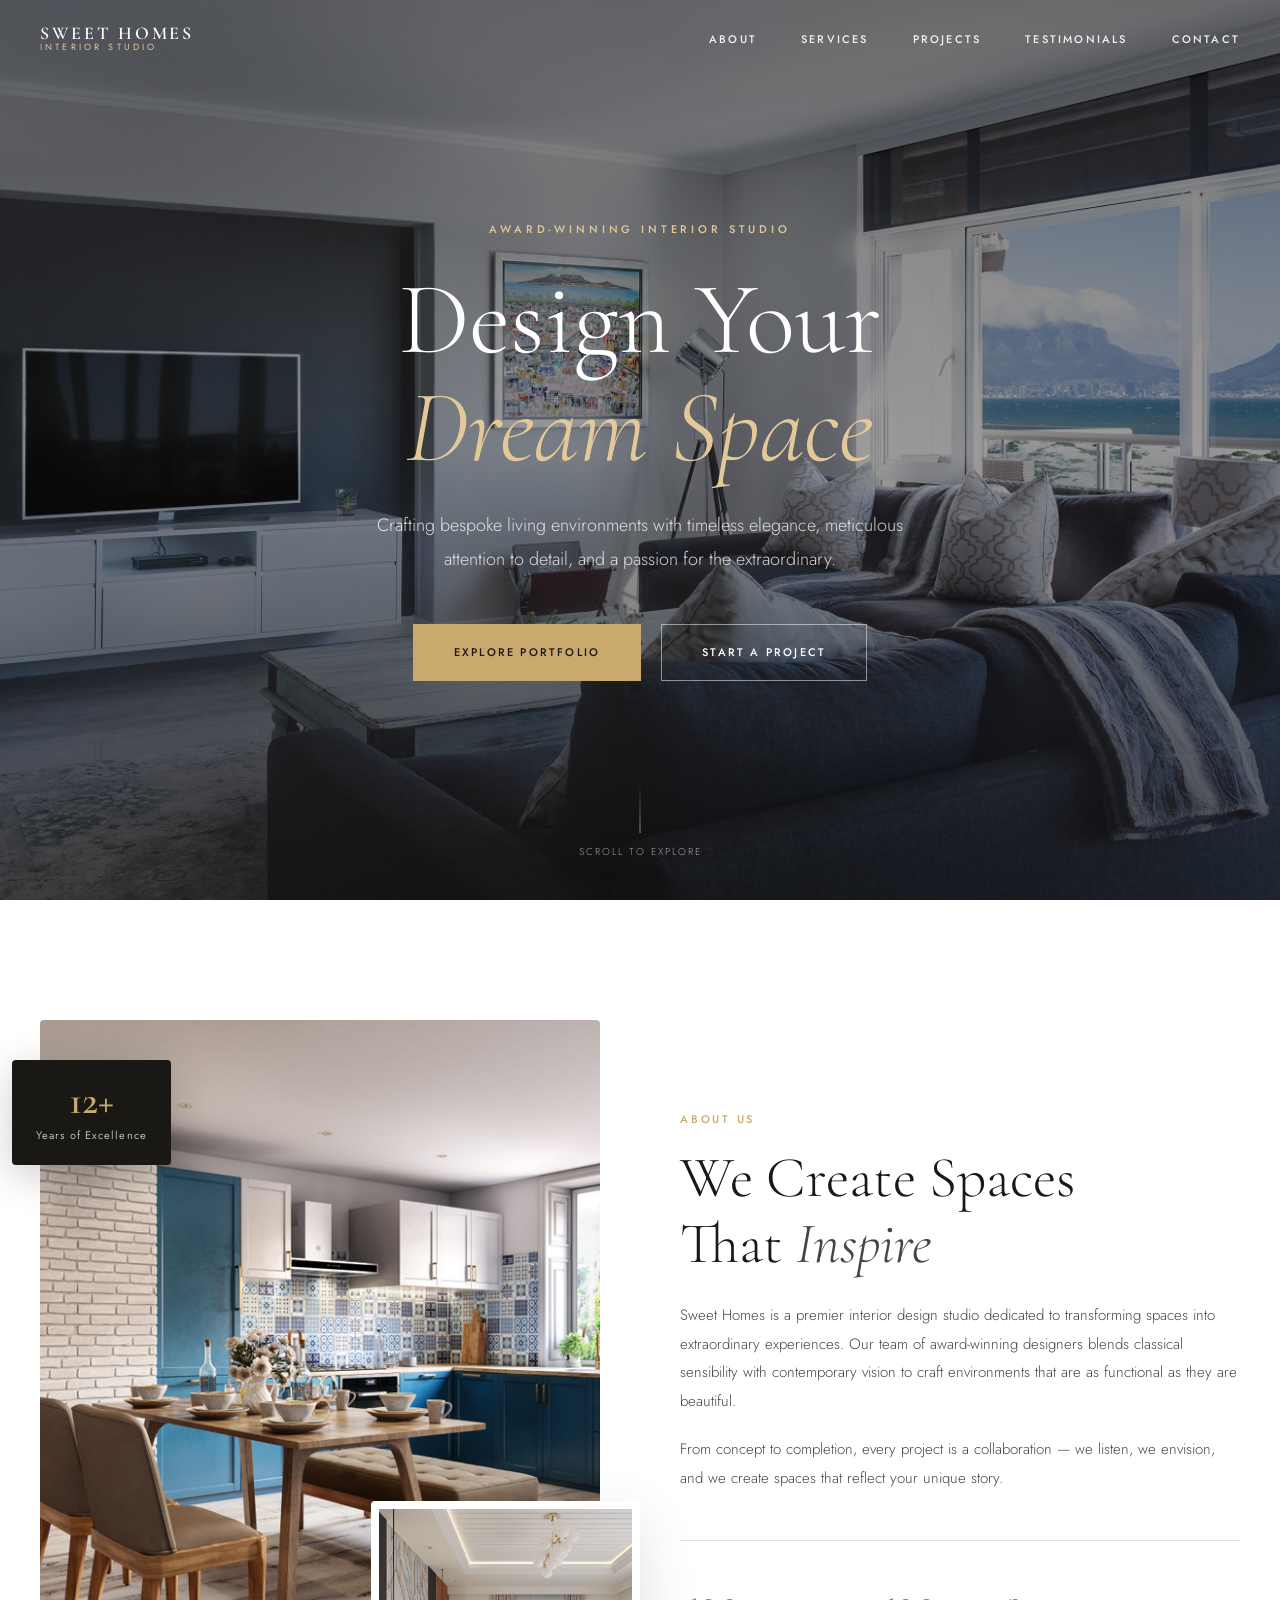
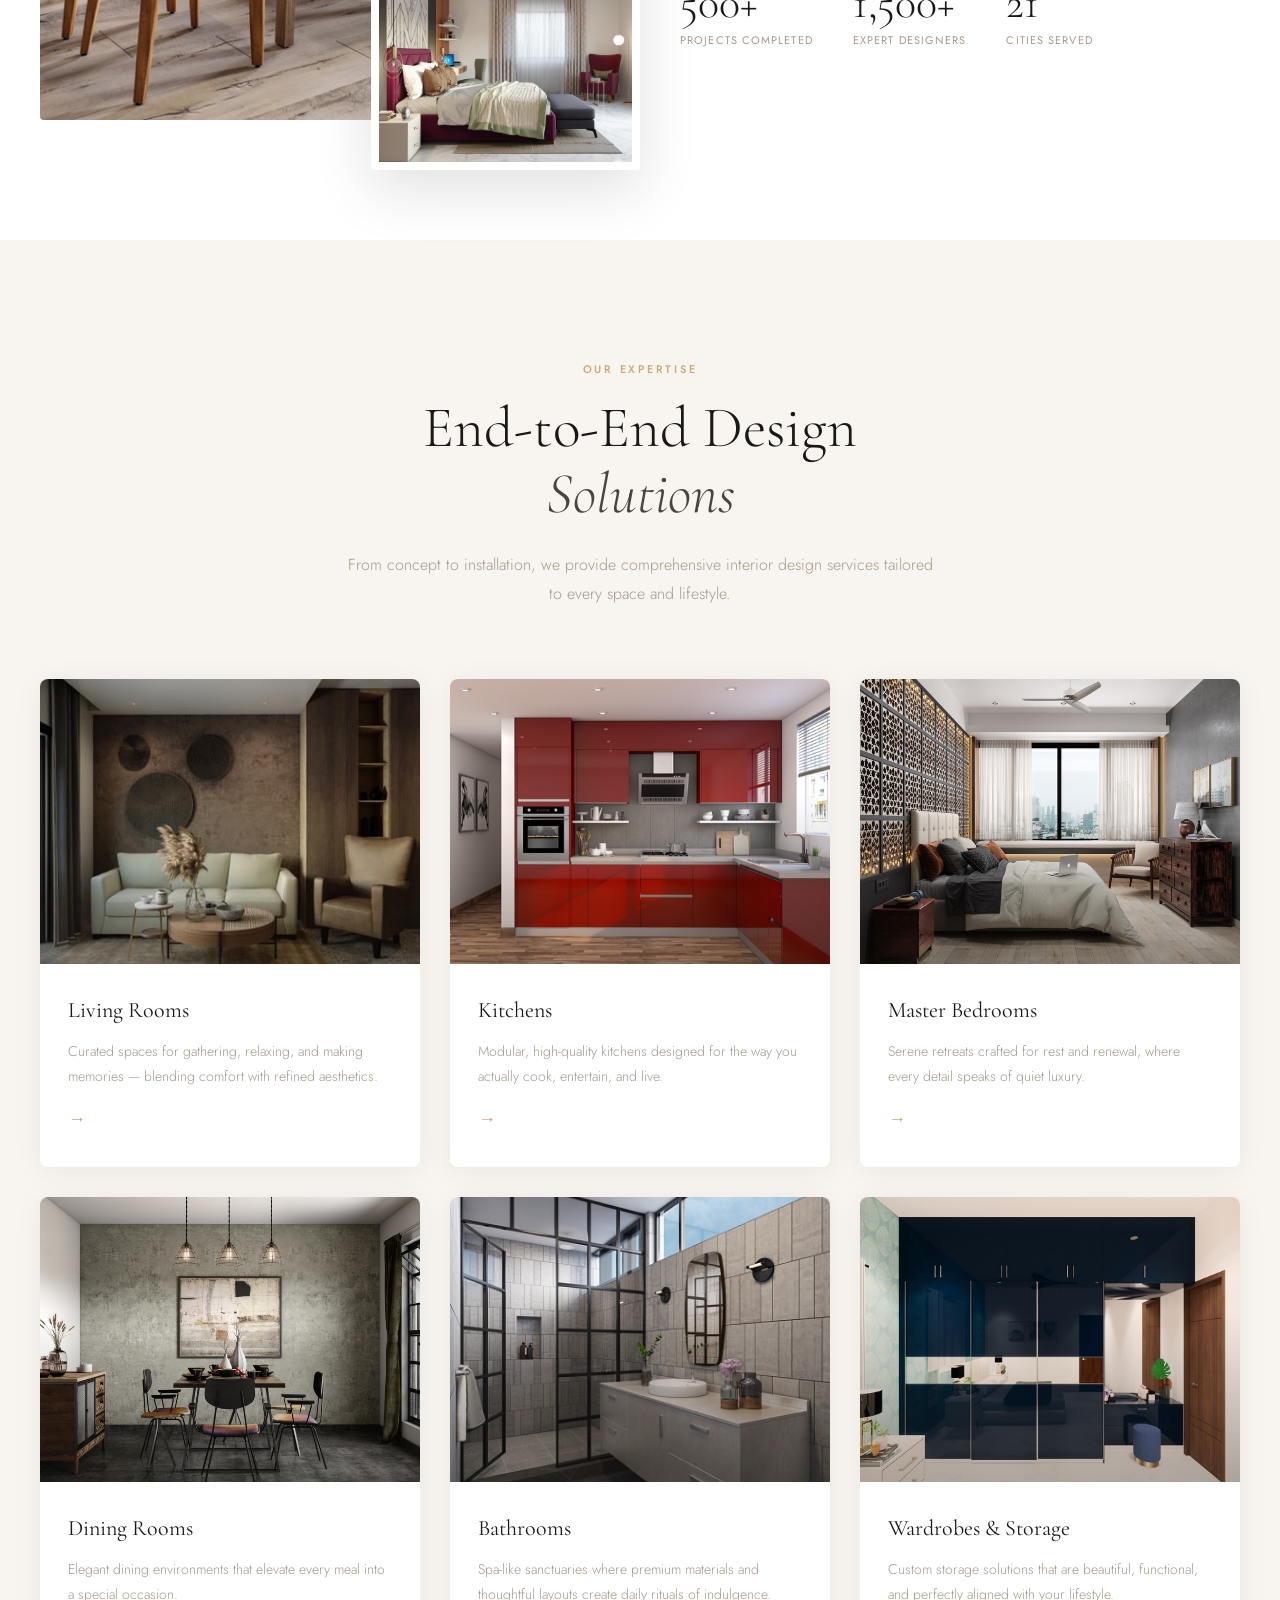
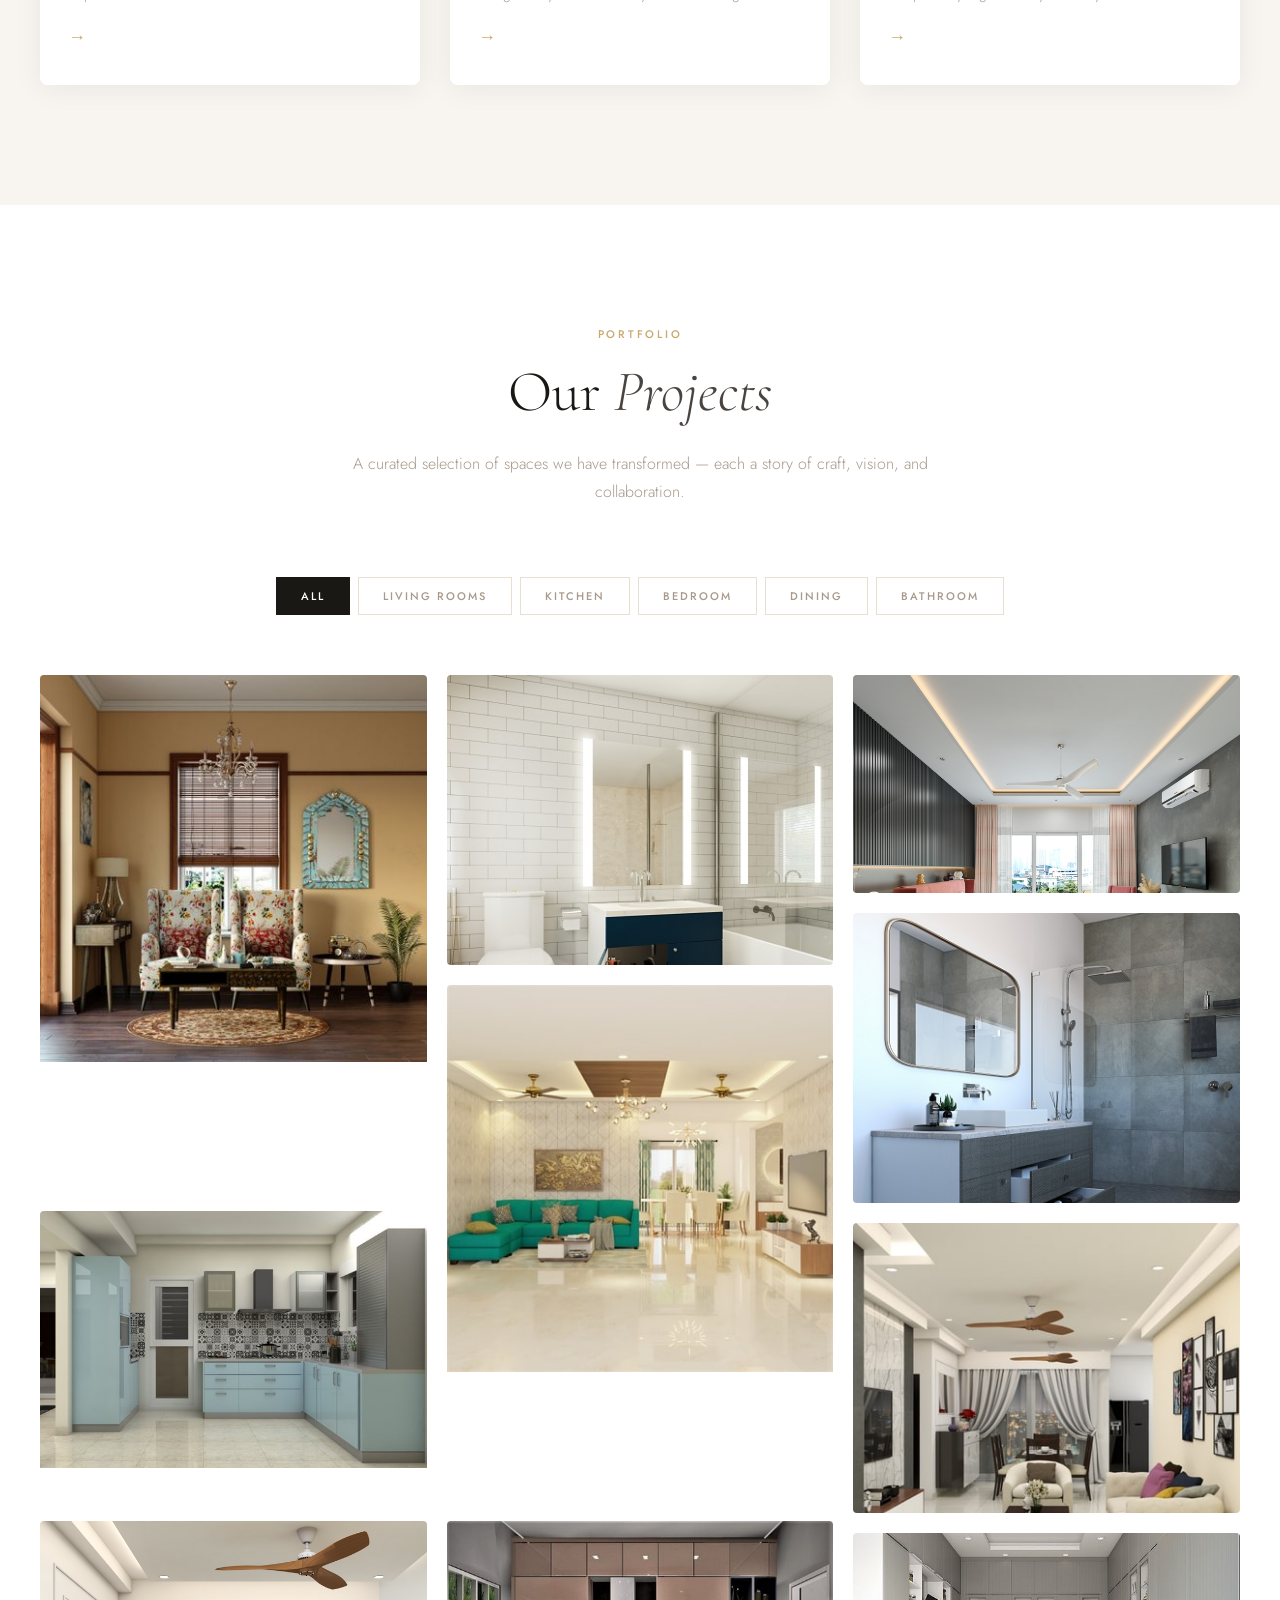
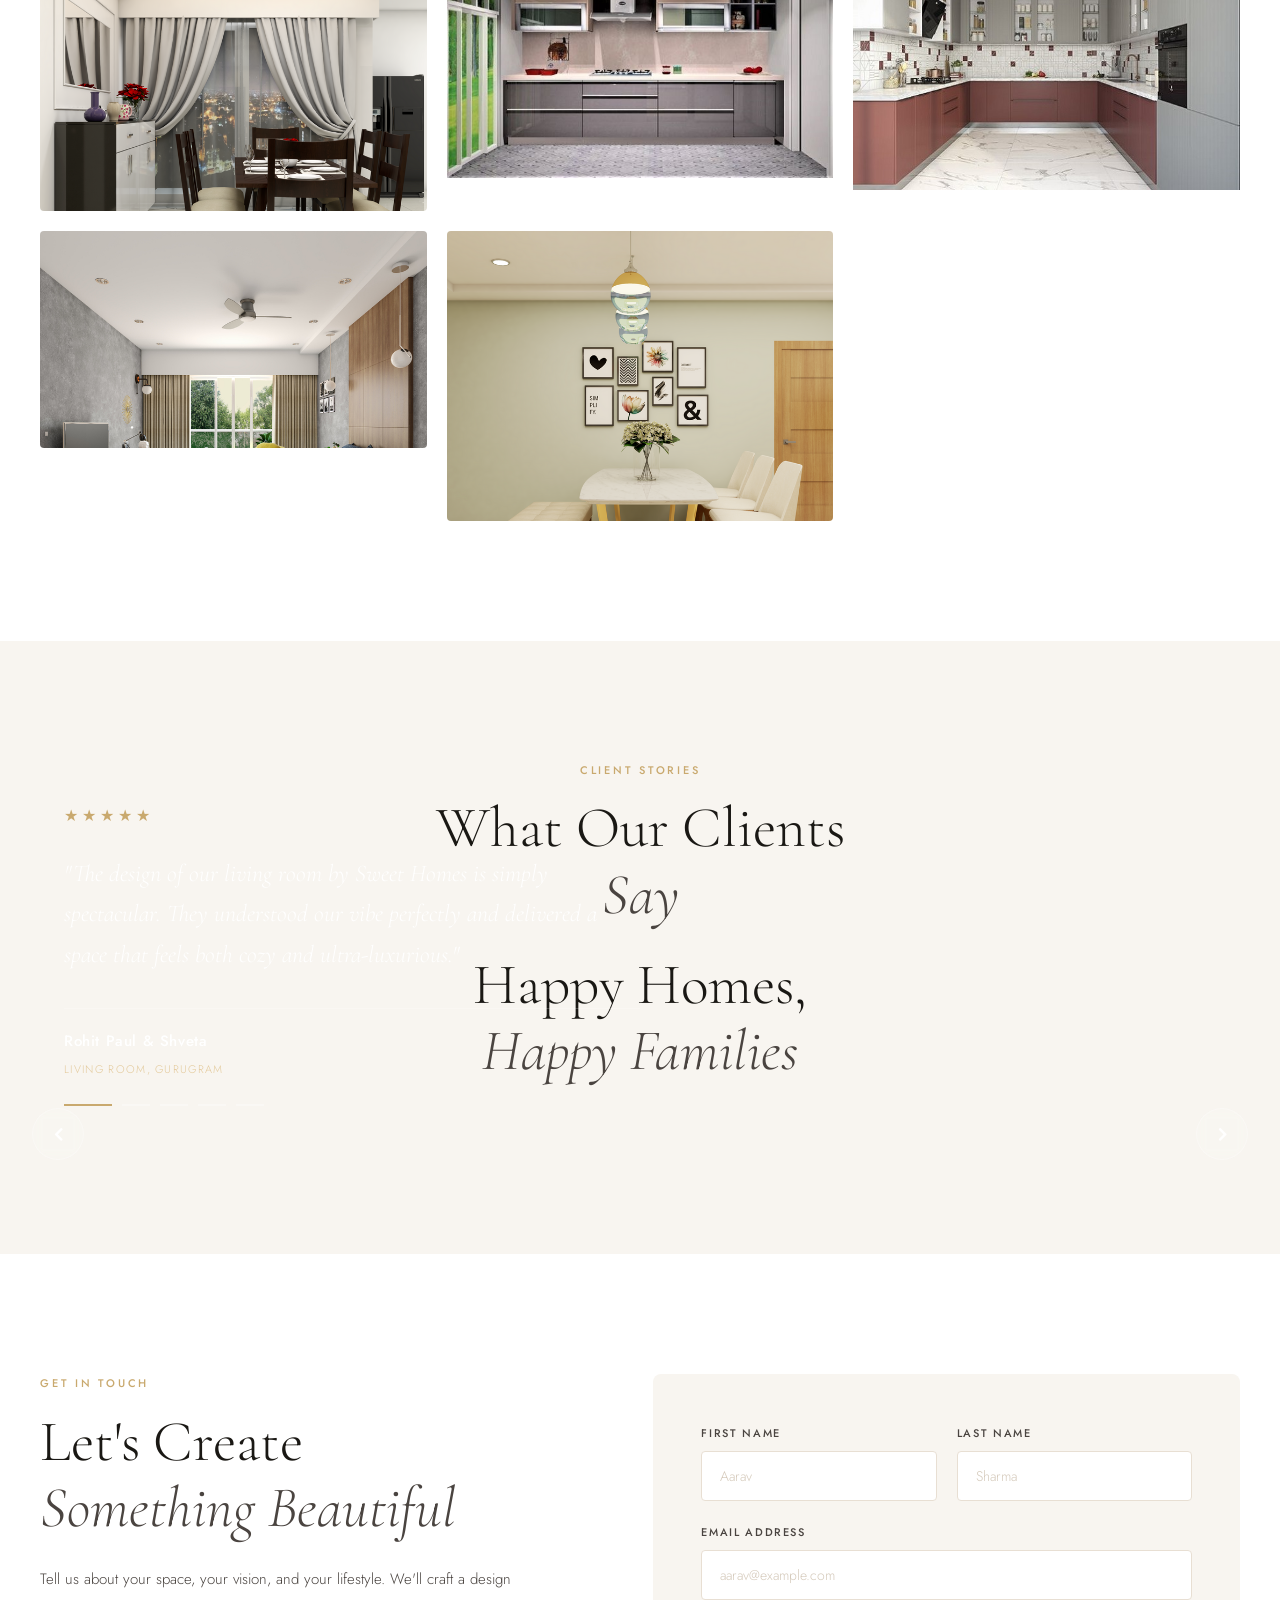
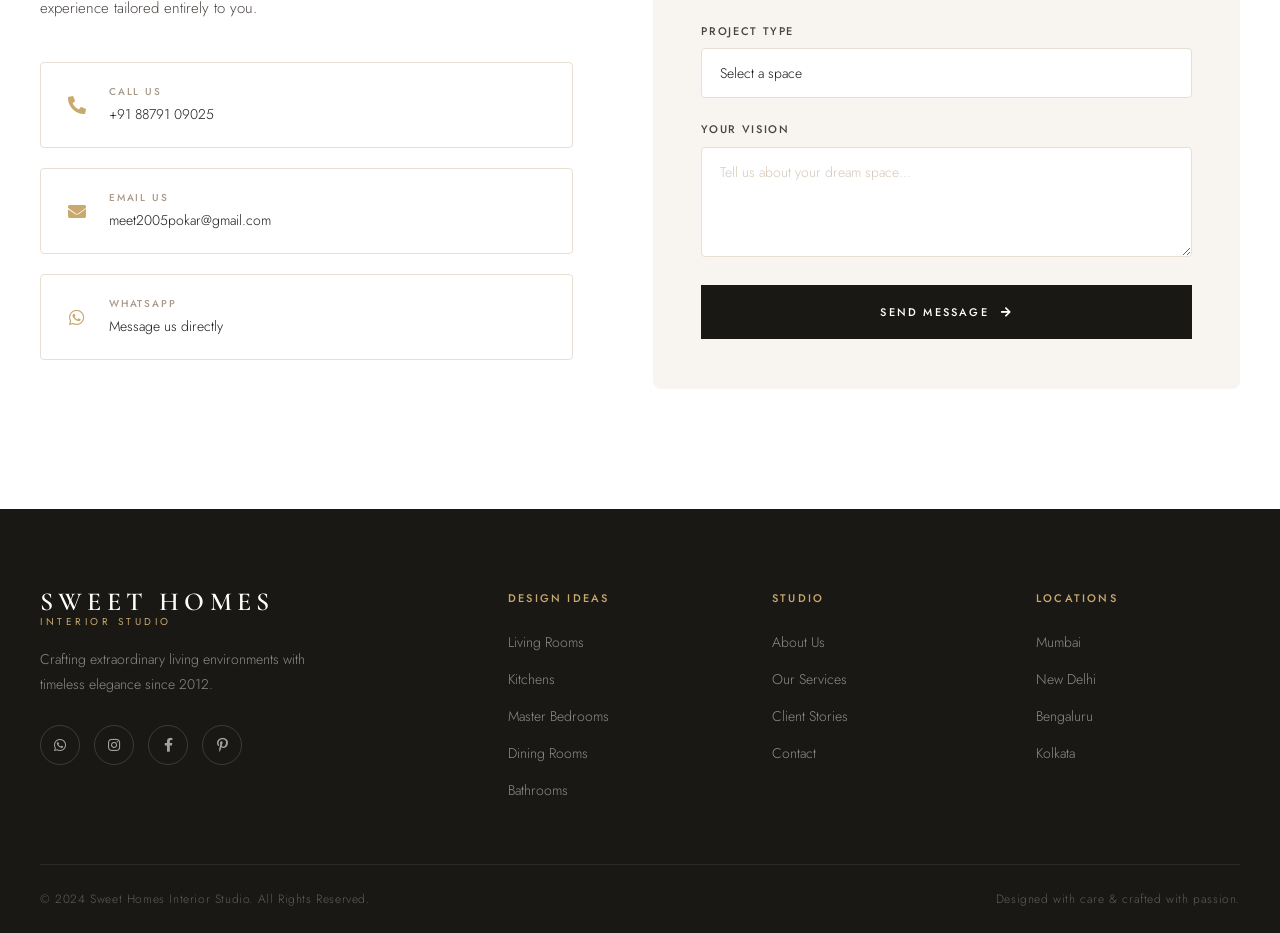
==== interior designing/Interia-main/index.html @ d879f676 "Removed gallery strip" ====
<!DOCTYPE html>
<html lang="en">

<head>
    <meta charset="UTF-8">
    <meta http-equiv="X-UA-Compatible" content="IE=edge">
    <meta name="viewport" content="width=device-width, initial-scale=1.0">
    <meta name="description"
        content="Sweet Homes — Award-winning luxury interior design studio crafting bespoke residential and commercial spaces with timeless elegance.">
    <title>Sweet Homes — Luxury Interior Design Studio</title>
    <link rel="preconnect" href="https://fonts.googleapis.com">
    <link rel="preconnect" href="https://fonts.gstatic.com" crossorigin>
    <link
        href="https://fonts.googleapis.com/css2?family=Cormorant+Garamond:ital,wght@0,300;0,400;0,600;1,300;1,400&family=Jost:wght@300;400;500;600&display=swap"
        rel="stylesheet">
    <link rel="stylesheet" href="icons/css/all.css">
    <link rel="shortcut icon" href="source/favicon.ico" type="image/x-icon">
    <link rel="stylesheet" href="luxury-style.css">
</head>

<body>

    <!-- ═══════════════════════════════════════ NAVIGATION ═══════════════════════════════════════ -->
    <nav id="navbar" class="navbar">
        <div class="nav-inner">
            <a href="#hero" class="nav-logo">
                <span class="logo-text">SWEET HOMES</span>
                <span class="logo-sub">INTERIOR STUDIO</span>
            </a>
            <ul class="nav-links">
                <li><a href="#about">About</a></li>
                <li><a href="#services">Services</a></li>
                <li><a href="#projects">Projects</a></li>
                <li><a href="#testimonials">Testimonials</a></li>
                <li><a href="#contact">Contact</a></li>
            </ul>
            <button class="nav-toggle" id="navToggle" aria-label="Toggle menu">
                <span></span><span></span><span></span>
            </button>
        </div>
    </nav>

    <!-- Mobile Menu -->
    <div class="mobile-menu" id="mobileMenu">
        <ul>
            <li><a href="#about" onclick="closeMobile()">About</a></li>
            <li><a href="#services" onclick="closeMobile()">Services</a></li>
            <li><a href="#projects" onclick="closeMobile()">Projects</a></li>
            <li><a href="#testimonials" onclick="closeMobile()">Testimonials</a></li>
            <li><a href="#contact" onclick="closeMobile()">Contact</a></li>
        </ul>
    </div>

    <!-- ═══════════════════════════════════════ HERO ═══════════════════════════════════════════ -->
    <section id="hero" class="hero">
        <div class="hero-bg"></div>
        <div class="hero-overlay"></div>
        <div class="hero-content">
            <p class="hero-eyebrow">Award-Winning Interior Studio</p>
            <h1 class="hero-title">Design Your<br><em>Dream Space</em></h1>
            <p class="hero-subtitle">Crafting bespoke living environments with timeless elegance, meticulous attention
                to detail, and a passion for the extraordinary.</p>
            <div class="hero-actions">
                <a href="#projects" class="btn-primary">Explore Portfolio</a>
                <a href="#contact" class="btn-outline">Start a Project</a>
            </div>
        </div>
        <div class="hero-scroll-indicator">
            <span></span>
            <p>Scroll to explore</p>
        </div>
    </section>

    <!-- ═══════════════════════════════════════ ABOUT ═════════════════════════════════════════ -->
    <section id="about" class="about section-padding">
        <div class="container">
            <div class="about-grid">
                <div class="about-images">
                    <div class="about-img-main">
                        <img src="source/dining-room1.jpg" alt="Luxury dining room interior design" loading="lazy">
                    </div>
                    <div class="about-img-accent">
                        <img src="source/master-bedroom1.jpg" alt="Master bedroom interior design" loading="lazy">
                    </div>
                    <div class="about-badge">
                        <span class="badge-num">12+</span>
                        <span class="badge-text">Years of Excellence</span>
                    </div>
                </div>
                <div class="about-text">
                    <p class="section-label">About Us</p>
                    <h2 class="section-title">We Create Spaces<br>That <em>Inspire</em></h2>
                    <p class="body-text">Sweet Homes is a premier interior design studio dedicated to transforming
                        spaces
                        into extraordinary experiences. Our team of award-winning designers blends classical sensibility
                        with contemporary vision to craft environments that are as functional as they are beautiful.</p>
                    <p class="body-text">From concept to completion, every project is a collaboration — we listen, we
                        envision, and we create spaces that reflect your unique story.</p>
                    <div class="about-stats">
                        <div class="stat">
                            <span class="stat-num">500+</span>
                            <span class="stat-label">Projects Completed</span>
                        </div>
                        <div class="stat">
                            <span class="stat-num">1,500+</span>
                            <span class="stat-label">Expert Designers</span>
                        </div>
                        <div class="stat">
                            <span class="stat-num">21</span>
                            <span class="stat-label">Cities Served</span>
                        </div>
                    </div>
                </div>
            </div>
        </div>
    </section>

    <!-- ═══════════════════════════════════════ SERVICES ══════════════════════════════════════ -->
    <section id="services" class="services section-padding bg-cream">
        <div class="container">
            <div class="section-header">
                <p class="section-label">Our Expertise</p>
                <h2 class="section-title">End-to-End Design<br><em>Solutions</em></h2>
                <p class="section-desc">From concept to installation, we provide comprehensive interior design services
                    tailored to every space and lifestyle.</p>
            </div>
            <div class="services-grid">
                <div class="service-card">
                    <div class="service-img">
                        <img src="source/living1.jpg" alt="Living room interior design" loading="lazy">
                        <div class="service-overlay"></div>
                    </div>
                    <div class="service-info">
                        <h3>Living Rooms</h3>
                        <p>Curated spaces for gathering, relaxing, and making memories — blending comfort with refined
                            aesthetics.</p>
                        <span class="service-arrow">→</span>
                    </div>
                </div>
                <div class="service-card">
                    <div class="service-img">
                        <img src="source/kitchen1.jpg" alt="Kitchen interior design" loading="lazy">
                        <div class="service-overlay"></div>
                    </div>
                    <div class="service-info">
                        <h3>Kitchens</h3>
                        <p>Modular, high-quality kitchens designed for the way you actually cook, entertain, and live.
                        </p>
                        <span class="service-arrow">→</span>
                    </div>
                </div>
                <div class="service-card">
                    <div class="service-img">
                        <img src="source/master-bedroom2.jpg" alt="Master bedroom interior design" loading="lazy">
                        <div class="service-overlay"></div>
                    </div>
                    <div class="service-info">
                        <h3>Master Bedrooms</h3>
                        <p>Serene retreats crafted for rest and renewal, where every detail speaks of quiet luxury.</p>
                        <span class="service-arrow">→</span>
                    </div>
                </div>
                <div class="service-card">
                    <div class="service-img">
                        <img src="source/dining-room3.jpg" alt="Dining room interior design" loading="lazy">
                        <div class="service-overlay"></div>
                    </div>
                    <div class="service-info">
                        <h3>Dining Rooms</h3>
                        <p>Elegant dining environments that elevate every meal into a special occasion.</p>
                        <span class="service-arrow">→</span>
                    </div>
                </div>
                <div class="service-card">
                    <div class="service-img">
                        <img src="source/bathroom1.jpg" alt="Bathroom interior design" loading="lazy">
                        <div class="service-overlay"></div>
                    </div>
                    <div class="service-info">
                        <h3>Bathrooms</h3>
                        <p>Spa-like sanctuaries where premium materials and thoughtful layouts create daily rituals of
                            indulgence.</p>
                        <span class="service-arrow">→</span>
                    </div>
                </div>
                <div class="service-card">
                    <div class="service-img">
                        <img src="source/wardrobe1.jpg" alt="Wardrobe interior design" loading="lazy">
                        <div class="service-overlay"></div>
                    </div>
                    <div class="service-info">
                        <h3>Wardrobes & Storage</h3>
                        <p>Custom storage solutions that are beautiful, functional, and perfectly aligned with your
                            lifestyle.</p>
                        <span class="service-arrow">→</span>
                    </div>
                </div>
            </div>
        </div>
    </section>

    <!-- ═══════════════════════════════════════ PROJECTS ══════════════════════════════════════ -->
    <section id="projects" class="projects section-padding">
        <div class="container">
            <div class="section-header">
                <p class="section-label">Portfolio</p>
                <h2 class="section-title">Our <em>Projects</em></h2>
                <p class="section-desc">A curated selection of spaces we have transformed — each a story of craft,
                    vision, and collaboration.</p>
            </div>

            <!-- Filter Tabs -->
            <div class="filter-tabs" id="filterTabs">
                <button class="filter-btn active" data-filter="all">All</button>
                <button class="filter-btn" data-filter="living">Living Rooms</button>
                <button class="filter-btn" data-filter="kitchen">Kitchen</button>
                <button class="filter-btn" data-filter="bedroom">Bedroom</button>
                <button class="filter-btn" data-filter="dining">Dining</button>
                <button class="filter-btn" data-filter="bathroom">Bathroom</button>
            </div>

            <!-- Masonry Gallery -->
            <div class="masonry-gallery" id="masonryGallery">

                <div class="masonry-item tall" data-category="living">
                    <div class="masonry-inner">
                        <img src="source/living2.jpg" alt="Modern living room" loading="lazy">
                        <div class="masonry-caption">
                            <span class="caption-tag">Living Room</span>
                            <h4>Modern Minimal Living</h4>
                            <p>3 BHK, Mumbai</p>
                        </div>
                    </div>
                </div>

                <div class="masonry-item" data-category="kitchen">
                    <div class="masonry-inner">
                        <img src="source/kitchen2.jpg" alt="Luxury modular kitchen" loading="lazy">
                        <div class="masonry-caption">
                            <span class="caption-tag">Kitchen</span>
                            <h4>Chef's Modular Kitchen</h4>
                            <p>Villa, Bengaluru</p>
                        </div>
                    </div>
                </div>

                <div class="masonry-item" data-category="dining">
                    <div class="masonry-inner">
                        <img src="source/dining-room4.jpg" alt="Elegant dining room" loading="lazy">
                        <div class="masonry-caption">
                            <span class="caption-tag">Dining</span>
                            <h4>Refined Dining Alcove</h4>
                            <p>Penthouse, Delhi</p>
                        </div>
                    </div>
                </div>

                <div class="masonry-item wide" data-category="bedroom">
                    <div class="masonry-inner">
                        <img src="source/master-bedroom3.jpg" alt="Master bedroom suite" loading="lazy">
                        <div class="masonry-caption">
                            <span class="caption-tag">Bedroom</span>
                            <h4>Serene Master Suite</h4>
                            <p>4 BHK, Gurugram</p>
                        </div>
                    </div>
                </div>

                <div class="masonry-item" data-category="bathroom">
                    <div class="masonry-inner">
                        <img src="source/bathroom3.jpg" alt="Spa-style bathroom" loading="lazy">
                        <div class="masonry-caption">
                            <span class="caption-tag">Bathroom</span>
                            <h4>Spa Sanctuary</h4>
                            <p>Luxury Apartment, Pune</p>
                        </div>
                    </div>
                </div>

                <div class="masonry-item tall" data-category="living">
                    <div class="masonry-inner">
                        <img src="source/living4.jpg" alt="Contemporary living area" loading="lazy">
                        <div class="masonry-caption">
                            <span class="caption-tag">Living Room</span>
                            <h4>Contemporary Open Plan</h4>
                            <p>2 BHK, Hyderabad</p>
                        </div>
                    </div>
                </div>

                <div class="masonry-item" data-category="kitchen">
                    <div class="masonry-inner">
                        <img src="source/kitchen5.jpg" alt="White kitchen design" loading="lazy">
                        <div class="masonry-caption">
                            <span class="caption-tag">Kitchen</span>
                            <h4>All-White Culinary Space</h4>
                            <p>3 BHK, Chennai</p>
                        </div>
                    </div>
                </div>

                <div class="masonry-item" data-category="dining">
                    <div class="masonry-inner">
                        <img src="source/dining-room6.jpg" alt="Dining room with chandelier" loading="lazy">
                        <div class="masonry-caption">
                            <span class="caption-tag">Dining</span>
                            <h4>Grand Dining Room</h4>
                            <p>Bungalow, Kolkata</p>
                        </div>
                    </div>
                </div>

                <div class="masonry-item wide" data-category="bedroom">
                    <div class="masonry-inner">
                        <img src="source/master-bedroom5.jpg" alt="Luxury bedroom with walk-in" loading="lazy">
                        <div class="masonry-caption">
                            <span class="caption-tag">Bedroom</span>
                            <h4>Ivory & Gold Retreat</h4>
                            <p>5 BHK, Ahmedabad</p>
                        </div>
                    </div>
                </div>

                <div class="masonry-item" data-category="bathroom">
                    <div class="masonry-inner">
                        <img src="source/bathroom6.jpg" alt="Marble bathroom" loading="lazy">
                        <div class="masonry-caption">
                            <span class="caption-tag">Bathroom</span>
                            <h4>Marble & Matte Black</h4>
                            <p>Villa, Jaipur</p>
                        </div>
                    </div>
                </div>

                <div class="masonry-item" data-category="living">
                    <div class="masonry-inner">
                        <img src="source/living6.jpg" alt="Cozy living room" loading="lazy">
                        <div class="masonry-caption">
                            <span class="caption-tag">Living Room</span>
                            <h4>Warm Minimalist Haven</h4>
                            <p>2 BHK, Noida</p>
                        </div>
                    </div>
                </div>

                <div class="masonry-item" data-category="kitchen">
                    <div class="masonry-inner">
                        <img src="source/kitchen7.jpg" alt="Dark kitchen design" loading="lazy">
                        <div class="masonry-caption">
                            <span class="caption-tag">Kitchen</span>
                            <h4>Matte Dark Kitchen</h4>
                            <p>Penthouse, Mumbai</p>
                        </div>
                    </div>
                </div>

            </div>
        </div>
    </section>

    <!-- ═══════════════════════════════════════ TESTIMONIALS ══════════════════════════════════ -->
    <section id="testimonials" class="testimonials section-padding bg-cream">
        <div class="container">
            <div class="section-header">
                <p class="section-label">Client Stories</p>
                <h2 class="section-title">What Our Clients<br><em>Say</em></h2>
                <h2 class="section-title">Happy Homes,<br><em>Happy Families</em></h2>
            </div>
        </div>

        <!-- Full-width Photo Slider -->
        <div class="testi-slider" id="testiSlider">
            <!-- Slide 1 -->
            <div class="testi-slide active">

                <div class="testi-overlay"></div>
                <div class="testi-quote">
                    <div class="stars">★★★★★</div>
                    <blockquote>"The design of our living room by Sweet Homes is simply spectacular. They understood our
                        vibe perfectly and delivered a space that feels both cozy and ultra-luxurious."</blockquote>
                    <div class="testimonial-author">
                        <strong>Rohit Paul &amp; Shveta</strong>
                        <span>Living Room, Gurugram</span>
                    </div>
                </div>
            </div>
            <!-- Slide 2 -->
            <div class="testi-slide">

                <div class="testi-overlay"></div>
                <div class="testi-quote">
                    <div class="stars">★★★★★</div>
                    <blockquote>"Our experience with Sweet Homes was exceptional. The bedroom design is a peaceful
                        sanctuary with gorgeous textures and smart layout options that make it a joy to wake up in every
                        morning."</blockquote>
                    <div class="testimonial-author">
                        <strong>Swati &amp; Gaurav</strong>
                        <span>Master Suite, Bangalore</span>
                    </div>
                </div>
            </div>
            <!-- Slide 3 -->
            <div class="testi-slide">

                <div class="testi-quote">
                    <div class="stars">★★★★★</div>
                    <blockquote>"The modular kitchen Sweet Homes built for us is highly functional and absolutely
                        beautiful. Every cabinet and pull-out is ergonomically perfect. We love cooking here!"
                    </blockquote>
                    <div class="testimonial-author">
                        <strong>Puja Bhatia</strong>
                        <span>Modular Kitchen, Gurugram</span>
                    </div>
                </div>
            </div>
            <!-- Slide 4 -->
            <div class="testi-slide">

                <div class="testi-overlay"></div>
                <div class="testi-quote">
                    <div class="stars">★★★★★</div>
                    <blockquote>"We reached out to Sweet Homes to design our open dining space, and they created a
                        masterpiece. It's the highlight of our home where we love hosting friends and family."
                    </blockquote>
                    <div class="testimonial-author">
                        <strong>Ananya &amp; Vikram Shah</strong>
                        <span>Dining Area, Mumbai</span>
                    </div>
                </div>
            </div>
            <!-- Slide 5 -->
            <div class="testi-slide">

                <div class="testi-overlay"></div>
                <div class="testi-quote">
                    <div class="stars">★★★★★</div>
                    <blockquote>"Our master bathroom feels like a five-star spa resort. The stone selection, minimal
                        fixtures, and perfect ambient lighting elevated the room beyond our wildest expectations."
                    </blockquote>
                    <div class="testimonial-author">
                        <strong>Meera &amp; Arjun Kapoor</strong>
                        <span>Spa Bathroom, Pune</span>
                    </div>
                </div>
            </div>

            <!-- Slider Controls -->
            <button class="testi-prev" id="testiPrev" aria-label="Previous slide">
                <i class="fas fa-chevron-left"></i>
            </button>
            <button class="testi-next" id="testiNext" aria-label="Next slide">
                <i class="fas fa-chevron-right"></i>
            </button>

            <!-- Dots -->
            <div class="testi-dots" id="testiDots">
                <button class="testi-dot active" data-slide="0" aria-label="Slide 1"></button>
                <button class="testi-dot" data-slide="1" aria-label="Slide 2"></button>
                <button class="testi-dot" data-slide="2" aria-label="Slide 3"></button>
                <button class="testi-dot" data-slide="3" aria-label="Slide 4"></button>
                <button class="testi-dot" data-slide="4" aria-label="Slide 5"></button>
            </div>
        </div>
    </section>

    <!-- ═══════════════════════════════════════ GALLERY STRIP ════════════════════════════════ -->


    <!-- ═══════════════════════════════════════ CONTACT ════════════════════════════════════ -->
    <section id="contact" class="contact section-padding">
        <div class="container">
            <div class="contact-grid">
                <div class="contact-info">
                    <p class="section-label">Get In Touch</p>
                    <h2 class="section-title">Let's Create<br><em>Something Beautiful</em></h2>
                    <p class="body-text">Tell us about your space, your vision, and your lifestyle. We'll craft a design
                        experience tailored entirely to you.</p>
                    <div class="contact-details">
                        <a href="tel:8879109025" class="contact-item">
                            <i class="fas fa-phone-alt"></i>
                            <div>
                                <span class="ci-label">Call Us</span>
                                <span class="ci-value">+91 88791 09025</span>
                            </div>
                        </a>
                        <a href="mailto:meet2005pokar@gmail.com" class="contact-item">
                            <i class="fas fa-envelope"></i>
                            <div>
                                <span class="ci-label">Email Us</span>
                                <span class="ci-value">meet2005pokar@gmail.com</span>
                            </div>
                        </a>
                        <a href="https://api.whatsapp.com/send/?phone=+918879109025&text=Hi! I am interested in interior design services."
                            target="_blank" class="contact-item">
                            <i class="fab fa-whatsapp"></i>
                            <div>
                                <span class="ci-label">WhatsApp</span>
                                <span class="ci-value">Message us directly</span>
                            </div>
                        </a>
                    </div>
                </div>
                <div class="contact-form-wrap">
                    <form class="contact-form" id="contactForm" method="POST">
                        <div class="form-row">
                            <div class="form-group">
                                <label for="firstName">First Name</label>
                                <input type="text" id="firstName" name="firstName" placeholder="Aarav" required>
                            </div>
                            <div class="form-group">
                                <label for="lastName">Last Name</label>
                                <input type="text" id="lastName" name="lastName" placeholder="Sharma" required>
                            </div>
                        </div>
                        <div class="form-group">
                            <label for="emailInput">Email Address</label>
                            <input type="email" id="emailInput" name="email" placeholder="aarav@example.com" required>
                        </div>
                        <div class="form-group">
                            <label for="projectType">Project Type</label>
                            <select id="projectType" name="projectType">
                                <option value="" disabled selected>Select a space</option>
                                <option value="full-home">Full Home Interior</option>
                                <option value="living-room">Living Room</option>
                                <option value="kitchen">Kitchen</option>
                                <option value="bedroom">Bedroom</option>
                                <option value="bathroom">Bathroom</option>
                                <option value="other">Other</option>
                            </select>
                        </div>
                        <div class="form-group">
                            <label for="messageInput">Your Vision</label>
                            <textarea id="messageInput" name="message" rows="4"
                                placeholder="Tell us about your dream space…"></textarea>
                        </div>
                        <button type="submit" class="btn-submit" id="submitBtn">
                            <span>Send Message</span>
                            <i class="fas fa-arrow-right"></i>
                        </button>
                    </form>
                </div>
            </div>
        </div>
    </section>

    <!-- ═══════════════════════════════════════ FOOTER ══════════════════════════════════════ -->
    <footer class="footer">
        <div class="container">
            <div class="footer-grid">
                <div class="footer-brand">
                    <div class="footer-logo">
                        <span class="logo-text">SWEET HOMES</span>
                        <span class="logo-sub">INTERIOR STUDIO</span>
                    </div>
                    <p>Crafting extraordinary living environments with timeless elegance since 2012.</p>
                    <div class="social-links">
                        <a href="https://api.whatsapp.com/send/?phone=+918879109025&text=Hey There!" target="_blank"
                            aria-label="WhatsApp"><i class="fab fa-whatsapp"></i></a>
                        <a href="https://www.instagram.com/meetpatel_2801/" target="_blank" aria-label="Instagram"><i
                                class="fab fa-instagram"></i></a>
                        <a href="https://www.facebook.com/profile.php?id=100061907891820" target="_blank"
                            aria-label="Facebook"><i class="fab fa-facebook-f"></i></a>
                        <a href="https://www.pinterest.com/" target="_blank" aria-label="Pinterest"><i
                                class="fab fa-pinterest-p"></i></a>
                    </div>
                </div>
                <div class="footer-col">
                    <h4>Design Ideas</h4>
                    <ul>
                        <li><a href="#projects">Living Rooms</a></li>
                        <li><a href="#projects">Kitchens</a></li>
                        <li><a href="#projects">Master Bedrooms</a></li>
                        <li><a href="#projects">Dining Rooms</a></li>
                        <li><a href="#projects">Bathrooms</a></li>
                    </ul>
                </div>
                <div class="footer-col">
                    <h4>Studio</h4>
                    <ul>
                        <li><a href="#about">About Us</a></li>
                        <li><a href="#services">Our Services</a></li>
                        <li><a href="#testimonials">Client Stories</a></li>
                        <li><a href="#contact">Contact</a></li>
                    </ul>
                </div>
                <div class="footer-col">
                    <h4>Locations</h4>
                    <ul>
                        <li><a href="https://www.google.com/maps/place/Mumbai" target="_blank">Mumbai</a></li>
                        <li><a href="https://www.google.com/maps/place/New+Delhi" target="_blank">New Delhi</a></li>
                        <li><a href="https://www.google.com/maps/place/Bengaluru" target="_blank">Bengaluru</a></li>
                        <li><a href="https://www.google.com/maps/place/Kolkata" target="_blank">Kolkata</a></li>
                    </ul>
                </div>
            </div>
            <div class="footer-bottom">
                <p>© 2024 Sweet Homes Interior Studio. All Rights Reserved.</p>
                <p>Designed with care &amp; crafted with passion.</p>
            </div>
        </div>
    </footer>

    <!-- Scroll to top -->
    <button class="scroll-top" id="scrollTop" onclick="window.scrollTo({top:0,behavior:'smooth'})"
        aria-label="Scroll to top">
        <i class="fas fa-arrow-up"></i>
    </button>

    <script src="luxury-code.js"></script>
</body>
---- interior designing/Interia-main/luxury-style.css ----
/* ═══════════════════════════════════════════════════════════
   SWEET HOMES — LUXURY INTERIOR DESIGN
   A minimal, elegant, image-focused single-page portfolio
═══════════════════════════════════════════════════════════ */

/* ── TOKENS ── */
:root {
    --white: #ffffff;
    --cream: #f8f5f0;
    --cream-deep: #f1ece4;
    --beige: #e8dfd3;
    --beige-mid: #d4c9ba;
    --taupe: #a8998a;
    --dark: #1a1814;
    --dark-mid: #2d2925;
    --charcoal: #4a4440;
    --gold: #c9a96e;
    --gold-light: #e3c99a;

    --font-serif: 'Cormorant Garamond', Georgia, serif;
    --font-sans: 'Jost', 'Helvetica Neue', sans-serif;

    --section-gap: 120px;
    --container-max: 1320px;
    --radius: 4px;
    --radius-lg: 8px;

    --transition: 0.4s cubic-bezier(0.25, 0.46, 0.45, 0.94);
    --transition-slow: 0.8s cubic-bezier(0.25, 0.46, 0.45, 0.94);
}

/* ── RESET & BASE ── */
*,
*::before,
*::after {
    margin: 0;
    padding: 0;
    box-sizing: border-box;
}

html {
    scroll-behavior: smooth;
    font-size: 16px;
}

body {
    background: var(--white);
    color: var(--dark);
    font-family: var(--font-sans);
    font-weight: 300;
    line-height: 1.7;
    overflow-x: hidden;
}

img {
    display: block;
    width: 100%;
    height: 100%;
    object-fit: cover;
}

a {
    text-decoration: none;
    color: inherit;
}

ul {
    list-style: none;
}

/* ── SCROLLBAR ── */
::-webkit-scrollbar {
    width: 5px;
}

::-webkit-scrollbar-track {
    background: var(--cream);
}

::-webkit-scrollbar-thumb {
    background: var(--beige-mid);
    border-radius: 10px;
}

/* ── CONTAINER ── */
.container {
    max-width: var(--container-max);
    margin: 0 auto;
    padding: 0 40px;
}

.section-padding {
    padding: var(--section-gap) 0;
}

.bg-cream {
    background: var(--cream);
}

/* ── TYPOGRAPHY ── */
.section-label {
    font-family: var(--font-sans);
    font-size: 11px;
    font-weight: 500;
    letter-spacing: 0.25em;
    text-transform: uppercase;
    color: var(--gold);
    display: block;
    margin-bottom: 16px;
}

.section-title {
    font-family: var(--font-serif);
    font-size: clamp(38px, 4.5vw, 60px);
    font-weight: 300;
    line-height: 1.15;
    color: var(--dark);
    margin-bottom: 24px;
}

.section-title em {
    font-style: italic;
    color: var(--charcoal);
}

.section-desc {
    font-size: 16px;
    color: var(--taupe);
    max-width: 520px;
    line-height: 1.8;
}

.body-text {
    font-size: 15px;
    color: var(--charcoal);
    line-height: 1.9;
    margin-bottom: 20px;
}

.section-header {
    text-align: center;
    margin-bottom: 70px;
}

.section-header .section-desc {
    margin: 0 auto;
    max-width: 600px;
}

/* ══════════════════════════════════════════════════════════
   NAVIGATION
══════════════════════════════════════════════════════════ */
.navbar {
    position: fixed;
    top: 0;
    left: 0;
    width: 100%;
    z-index: 1000;
    transition: var(--transition);
    padding: 24px 0;
}

.navbar.scrolled {
    background: rgba(255, 255, 255, 0.97);
    backdrop-filter: blur(12px);
    -webkit-backdrop-filter: blur(12px);
    padding: 16px 0;
    box-shadow: 0 1px 0 var(--beige);
}

.navbar.scrolled .nav-logo .logo-text,
.navbar.scrolled .nav-logo .logo-sub,
.navbar.scrolled .nav-links a {
    color: var(--dark);
}

.navbar.scrolled .nav-toggle span {
    background: var(--dark);
}

.nav-inner {
    max-width: var(--container-max);
    margin: 0 auto;
    padding: 0 40px;
    display: flex;
    align-items: center;
    justify-content: space-between;
}

.nav-logo {
    display: flex;
    flex-direction: column;
    line-height: 1;
}

.logo-text {
    font-family: var(--font-serif);
    font-size: 18px;
    font-weight: 600;
    letter-spacing: 0.15em;
    color: var(--white);
    transition: var(--transition);
}

.logo-sub {
    font-family: var(--font-sans);
    font-size: 9px;
    font-weight: 400;
    letter-spacing: 0.35em;
    color: var(--gold-light);
    transition: var(--transition);
}

.navbar.scrolled .logo-sub {
    color: var(--gold);
}

.nav-links {
    display: flex;
    gap: 44px;
    align-items: center;
}

.nav-links a {
    font-family: var(--font-sans);
    font-size: 11px;
    font-weight: 500;
    letter-spacing: 0.2em;
    text-transform: uppercase;
    color: rgba(255, 255, 255, 0.9);
    position: relative;
    padding-bottom: 4px;
    transition: var(--transition);
}

.nav-links a::after {
    content: '';
    position: absolute;
    bottom: 0;
    left: 0;
    width: 0;
    height: 1px;
    background: var(--gold);
    transition: var(--transition);
}

.nav-links a:hover::after,
.nav-links a.active::after {
    width: 100%;
}

.nav-links a:hover {
    color: var(--gold-light);
}

.navbar.scrolled .nav-links a:hover {
    color: var(--gold);
}

/* Nav Toggle (mobile) */
.nav-toggle {
    display: none;
    flex-direction: column;
    gap: 5px;
    cursor: pointer;
    background: transparent;
    border: none;
    padding: 4px;
}

.nav-toggle span {
    display: block;
    width: 24px;
    height: 1.5px;
    background: var(--white);
    transition: var(--transition);
}

/* Mobile Menu */
.mobile-menu {
    position: fixed;
    top: 0;
    right: 0;
    width: 100%;
    height: 100vh;
    background: var(--dark);
    z-index: 999;
    display: flex;
    align-items: center;
    justify-content: center;
    transform: translateX(100%);
    transition: var(--transition-slow);
}

.mobile-menu.open {
    transform: translateX(0);
}

.mobile-menu ul {
    text-align: center;
}

.mobile-menu ul li {
    margin: 24px 0;
}

.mobile-menu ul li a {
    font-family: var(--font-serif);
    font-size: 36px;
    font-weight: 300;
    color: var(--white);
    letter-spacing: 0.05em;
    transition: var(--transition);
}

.mobile-menu ul li a:hover {
    color: var(--gold);
}

/* ══════════════════════════════════════════════════════════
   HERO
══════════════════════════════════════════════════════════ */
.hero {
    position: relative;
    height: 100vh;
    min-height: 700px;
    display: flex;
    align-items: center;
    justify-content: center;
    overflow: hidden;
}

.hero-bg {
    position: absolute;
    inset: 0;
    background-image: url('source/home-background.jpg');
    background-size: cover;
    background-position: center;
    transform: scale(1.05);
    animation: heroZoom 18s ease-in-out infinite alternate;
}

@keyframes heroZoom {
    from {
        transform: scale(1.05);
    }

    to {
        transform: scale(1.12);
    }
}

.hero-overlay {
    position: absolute;
    inset: 0;
    background: linear-gradient(to bottom,
            rgba(20, 17, 14, 0.55) 0%,
            rgba(20, 17, 14, 0.42) 50%,
            rgba(20, 17, 14, 0.68) 100%);
}

.hero-content {
    position: relative;
    z-index: 2;
    text-align: center;
    color: var(--white);
    padding: 0 24px;
    max-width: 900px;
}

.hero-eyebrow {
    font-family: var(--font-sans);
    font-size: 11px;
    font-weight: 500;
    letter-spacing: 0.35em;
    text-transform: uppercase;
    color: var(--gold-light);
    margin-bottom: 28px;
    animation: fadeUp 1s ease 0.2s both;
}

.hero-title {
    font-family: var(--font-serif);
    font-size: clamp(56px, 8vw, 110px);
    font-weight: 300;
    line-height: 1.05;
    color: var(--white);
    margin-bottom: 28px;
    animation: fadeUp 1s ease 0.45s both;
}

.hero-title em {
    font-style: italic;
    color: var(--gold-light);
}

.hero-subtitle {
    font-size: clamp(15px, 1.5vw, 18px);
    font-weight: 300;
    color: rgba(255, 255, 255, 0.8);
    max-width: 580px;
    margin: 0 auto 48px;
    line-height: 1.85;
    animation: fadeUp 1s ease 0.65s both;
}

.hero-actions {
    display: flex;
    gap: 20px;
    justify-content: center;
    flex-wrap: wrap;
    animation: fadeUp 1s ease 0.85s both;
}

.hero-scroll-indicator {
    position: absolute;
    bottom: 40px;
    left: 50%;
    transform: translateX(-50%);
    display: flex;
    flex-direction: column;
    align-items: center;
    gap: 10px;
    color: rgba(255, 255, 255, 0.6);
    font-size: 10px;
    letter-spacing: 0.2em;
    text-transform: uppercase;
    z-index: 2;
    animation: fadeIn 1s ease 1.5s both;
}

.hero-scroll-indicator span {
    display: block;
    width: 1px;
    height: 50px;
    background: linear-gradient(to bottom, rgba(255, 255, 255, 0), rgba(255, 255, 255, 0.5));
    animation: scrollPulse 2s ease-in-out infinite;
}

@keyframes scrollPulse {

    0%,
    100% {
        opacity: 0.4;
        transform: scaleY(1);
    }

    50% {
        opacity: 1;
        transform: scaleY(1.1);
    }
}

/* Buttons */
.btn-primary {
    display: inline-flex;
    align-items: center;
    gap: 10px;
    font-family: var(--font-sans);
    font-size: 11px;
    font-weight: 500;
    letter-spacing: 0.2em;
    text-transform: uppercase;
    padding: 18px 40px;
    background: var(--gold);
    color: var(--dark);
    border: 1.5px solid var(--gold);
    border-radius: 0;
    cursor: pointer;
    transition: var(--transition);
    position: relative;
    overflow: hidden;
}

.btn-primary::before {
    content: '';
    position: absolute;
    inset: 0;
    background: var(--gold-light);
    transform: scaleX(0);
    transform-origin: left;
    transition: var(--transition);
}

.btn-primary:hover::before {
    transform: scaleX(1);
}

.btn-primary span,
.btn-primary {
    z-index: 1;
}

.btn-primary:hover {
    color: var(--dark);
}

.btn-outline {
    display: inline-flex;
    align-items: center;
    font-family: var(--font-sans);
    font-size: 11px;
    font-weight: 500;
    letter-spacing: 0.2em;
    text-transform: uppercase;
    padding: 18px 40px;
    background: transparent;
    color: var(--white);
    border: 1.5px solid rgba(255, 255, 255, 0.5);
    cursor: pointer;
    transition: var(--transition);
}

.btn-outline:hover {
    background: rgba(255, 255, 255, 0.08);
    border-color: var(--white);
}

/* ══════════════════════════════════════════════════════════
   ABOUT
══════════════════════════════════════════════════════════ */
.about-grid {
    display: grid;
    grid-template-columns: 1fr 1fr;
    gap: 80px;
    align-items: center;
}

.about-images {
    position: relative;
}

.about-img-main {
    width: 100%;
    aspect-ratio: 4/5;
    overflow: hidden;
    border-radius: var(--radius);
}

.about-img-main img {
    transition: var(--transition-slow);
}

.about-img-main:hover img {
    transform: scale(1.04);
}

.about-img-accent {
    position: absolute;
    bottom: -50px;
    right: -40px;
    width: 48%;
    aspect-ratio: 1;
    overflow: hidden;
    border-radius: var(--radius);
    border: 8px solid var(--white);
    box-shadow: 0 20px 60px rgba(0, 0, 0, 0.12);
}

.about-img-accent img {
    transition: var(--transition-slow);
}

.about-img-accent:hover img {
    transform: scale(1.04);
}

.about-badge {
    position: absolute;
    top: 40px;
    left: -28px;
    background: var(--dark);
    color: var(--white);
    padding: 20px 24px;
    border-radius: var(--radius);
    text-align: center;
    box-shadow: 0 10px 40px rgba(0, 0, 0, 0.2);
}

.badge-num {
    display: block;
    font-family: var(--font-serif);
    font-size: 40px;
    font-weight: 600;
    color: var(--gold);
    line-height: 1;
}

.badge-text {
    display: block;
    font-size: 11px;
    font-weight: 400;
    letter-spacing: 0.1em;
    color: rgba(255, 255, 255, 0.7);
    margin-top: 6px;
}

.about-text {
    padding-top: 20px;
}

.about-stats {
    display: flex;
    gap: 40px;
    margin-top: 48px;
    padding-top: 40px;
    border-top: 1px solid var(--beige);
}

.stat {}

.stat-num {
    display: block;
    font-family: var(--font-serif);
    font-size: 44px;
    font-weight: 300;
    color: var(--dark);
    line-height: 1;
}

.stat-label {
    display: block;
    font-size: 11px;
    font-weight: 400;
    letter-spacing: 0.1em;
    color: var(--taupe);
    margin-top: 6px;
    text-transform: uppercase;
}

/* ══════════════════════════════════════════════════════════
   SERVICES
══════════════════════════════════════════════════════════ */
.services-grid {
    display: grid;
    grid-template-columns: repeat(3, 1fr);
    gap: 30px;
}

.service-card {
    border-radius: var(--radius-lg);
    overflow: hidden;
    background: var(--white);
    box-shadow: 0 4px 30px rgba(0, 0, 0, 0.06);
    transition: var(--transition);
    cursor: pointer;
}

.service-card:hover {
    transform: translateY(-6px);
    box-shadow: 0 16px 50px rgba(0, 0, 0, 0.12);
}

.service-img {
    position: relative;
    aspect-ratio: 4/3;
    overflow: hidden;
}

.service-img img {
    transition: var(--transition-slow);
}

.service-card:hover .service-img img {
    transform: scale(1.08);
}

.service-overlay {
    position: absolute;
    inset: 0;
    background: linear-gradient(to top, rgba(26, 24, 20, 0.3), transparent 60%);
}

.service-info {
    padding: 28px 28px 32px;
    background: var(--white);
    position: relative;
}

.service-info h3 {
    font-family: var(--font-serif);
    font-size: 22px;
    font-weight: 400;
    color: var(--dark);
    margin-bottom: 10px;
}

.service-info p {
    font-size: 14px;
    color: var(--taupe);
    line-height: 1.75;
    margin-bottom: 16px;
}

.service-arrow {
    font-size: 18px;
    color: var(--gold);
    display: inline-block;
    transition: var(--transition);
}

.service-card:hover .service-arrow {
    transform: translateX(6px);
}

/* ══════════════════════════════════════════════════════════
   PROJECTS / MASONRY
══════════════════════════════════════════════════════════ */
.filter-tabs {
    display: flex;
    gap: 8px;
    justify-content: center;
    flex-wrap: wrap;
    margin-bottom: 60px;
}

.filter-btn {
    font-family: var(--font-sans);
    font-size: 11px;
    font-weight: 500;
    letter-spacing: 0.18em;
    text-transform: uppercase;
    padding: 10px 24px;
    border: 1.5px solid var(--beige);
    background: transparent;
    color: var(--taupe);
    cursor: pointer;
    border-radius: 0;
    transition: var(--transition);
}

.filter-btn:hover,
.filter-btn.active {
    background: var(--dark);
    border-color: var(--dark);
    color: var(--white);
}

/* Masonry */
.masonry-gallery {
    columns: 3;
    column-gap: 20px;
}

.masonry-item {
    break-inside: avoid;
    margin-bottom: 20px;
    border-radius: var(--radius);
    overflow: hidden;
    cursor: pointer;
}

.masonry-item.hidden {
    display: none;
}

.masonry-inner {
    position: relative;
    overflow: hidden;
}

.masonry-item.tall .masonry-inner {
    aspect-ratio: 3/4;
}

.masonry-item.wide .masonry-inner {
    aspect-ratio: 16/9;
}

.masonry-item:not(.tall):not(.wide) .masonry-inner {
    aspect-ratio: 4/3;
}

.masonry-inner img {
    transition: var(--transition-slow);
    width: 100%;
    height: auto;
    object-fit: cover;
}

.masonry-item:hover .masonry-inner img {
    transform: scale(1.07);
}

.masonry-caption {
    position: absolute;
    inset: 0;
    background: linear-gradient(to top, rgba(20, 17, 14, 0.75) 0%, rgba(20, 17, 14, 0) 55%);
    display: flex;
    flex-direction: column;
    justify-content: flex-end;
    padding: 28px;
    color: var(--white);
    opacity: 0;
    transition: var(--transition);
}

.masonry-item:hover .masonry-caption {
    opacity: 1;
}

.caption-tag {
    font-size: 10px;
    font-weight: 500;
    letter-spacing: 0.22em;
    text-transform: uppercase;
    color: var(--gold-light);
    margin-bottom: 8px;
}

.masonry-caption h4 {
    font-family: var(--font-serif);
    font-size: 20px;
    font-weight: 400;
    line-height: 1.2;
    margin-bottom: 4px;
}

.masonry-caption p {
    font-size: 12px;
    color: rgba(255, 255, 255, 0.7);
    letter-spacing: 0.08em;
}

/* ══════════════════════════════════════════════════════════
   TESTIMONIALS — FULL-WIDTH PHOTO SLIDER
══════════════════════════════════════════════════════════ */
.testimonials .section-header {
    margin-bottom: 50px;
}

.testi-slider {
    position: relative;
    width: 100%;
    height: auto;
    overflow: visible;
    background: transparent;
}


.testi-slide {
    position: relative;
    opacity: 1;
}

.testi-slide.active {
    opacity: 1;
    pointer-events: auto;
}

.testi-slide img {
    width: 100%;
    height: 100%;
    object-fit: cover;
    object-position: center;
}

.testi-overlay {
    position: absolute;
    inset: 0;
    background: linear-gradient(to right,
            rgba(20, 17, 14, 0.72) 0%,
            rgba(20, 17, 14, 0.45) 55%,
            rgba(20, 17, 14, 0.1) 100%);
}

.testi-quote {
    position: absolute;
    bottom: 0;
    left: 0;
    width: 55%;
    padding: 56px 64px;
    color: var(--white);
    transform: translateY(20px);
    opacity: 0;
    transition: transform 0.7s ease 0.3s, opacity 0.7s ease 0.3s;
}

.testi-slide.active .testi-quote {
    transform: translateY(0);
    opacity: 1;
}

.testi-quote .stars {
    color: var(--gold);
    font-size: 16px;
    letter-spacing: 4px;
    margin-bottom: 24px;
}

.testi-quote blockquote {
    font-family: var(--font-serif);
    font-size: clamp(17px, 2vw, 24px);
    font-style: italic;
    font-weight: 300;
    line-height: 1.7;
    color: rgba(255, 255, 255, 0.95);
    margin-bottom: 32px;
}

.testimonial-author {
    display: flex;
    flex-direction: column;
    gap: 5px;
    padding-top: 20px;
    border-top: 1px solid rgba(255, 255, 255, 0.2);
}

.testimonial-author strong {
    font-size: 15px;
    font-weight: 500;
    color: var(--white);
    letter-spacing: 0.04em;
}

.testimonial-author span {
    font-size: 11px;
    color: var(--gold-light);
    letter-spacing: 0.12em;
    text-transform: uppercase;
}

/* Arrows */
.testi-prev,
.testi-next {
    position: absolute;
    top: 50%;
    transform: translateY(-50%);
    width: 52px;
    height: 52px;
    background: rgba(255, 255, 255, 0.1);
    backdrop-filter: blur(6px);
    border: 1px solid rgba(255, 255, 255, 0.25);
    border-radius: 50%;
    color: var(--white);
    font-size: 15px;
    display: flex;
    align-items: center;
    justify-content: center;
    cursor: pointer;
    z-index: 10;
    transition: var(--transition);
}

.testi-prev {
    left: 32px;
}

.testi-next {
    right: 32px;
}

.testi-prev:hover,
.testi-next:hover {
    background: var(--gold);
    border-color: var(--gold);
    color: var(--dark);
}

/* Dot indicators */
.testi-dots {
    position: absolute;
    bottom: 28px;
    left: 64px;
    display: flex;
    gap: 10px;
    z-index: 10;
}

.testi-dot {
    width: 28px;
    height: 2px;
    border-radius: 0;
    background: rgba(255, 255, 255, 0.3);
    border: none;
    cursor: pointer;
    transition: var(--transition);
    padding: 0;
}

.testi-dot.active,
.testi-dot:hover {
    background: var(--gold);
    width: 48px;
}

.testi-spacer {
    height: 0;
}

/* Stars global (needed for slider) */
.stars {
    color: var(--gold);
    font-size: 14px;
    letter-spacing: 2px;
    margin-bottom: 16px;
}

/* ══════════════════════════════════════════════════════════
   GALLERY STRIP (Infinite Scroll)
══════════════════════════════════════════════════════════ */


.gallery-strip:hover .strip-track {
    animation-play-state: paused;
}

/* ══════════════════════════════════════════════════════════
   CONTACT
══════════════════════════════════════════════════════════ */
.contact-grid {
    display: grid;
    grid-template-columns: 1fr 1.1fr;
    gap: 80px;
    align-items: start;
}

.contact-details {
    display: flex;
    flex-direction: column;
    gap: 20px;
    margin-top: 40px;
}

.contact-item {
    display: flex;
    align-items: center;
    gap: 20px;
    padding: 20px 24px;
    border: 1px solid var(--beige);
    border-radius: var(--radius);
    transition: var(--transition);
    color: var(--dark);
}

.contact-item:hover {
    border-color: var(--gold);
    background: var(--cream);
}

.contact-item i {
    font-size: 18px;
    color: var(--gold);
    width: 24px;
    text-align: center;
}

.contact-item div {
    display: flex;
    flex-direction: column;
    gap: 3px;
}

.ci-label {
    font-size: 10px;
    font-weight: 500;
    letter-spacing: 0.18em;
    text-transform: uppercase;
    color: var(--taupe);
}

.ci-value {
    font-size: 14px;
    color: var(--dark);
}

/* Form */
.contact-form-wrap {
    background: var(--cream);
    padding: 50px 48px;
    border-radius: var(--radius-lg);
}

.contact-form {
    display: flex;
    flex-direction: column;
    gap: 22px;
}

.form-row {
    display: grid;
    grid-template-columns: 1fr 1fr;
    gap: 20px;
}

.form-group {
    display: flex;
    flex-direction: column;
    gap: 8px;
}

.form-group label {
    font-size: 11px;
    font-weight: 500;
    letter-spacing: 0.15em;
    text-transform: uppercase;
    color: var(--charcoal);
}

.form-group input,
.form-group select,
.form-group textarea {
    font-family: var(--font-sans);
    font-size: 14px;
    font-weight: 300;
    color: var(--dark);
    background: var(--white);
    border: 1.5px solid var(--beige);
    border-radius: var(--radius);
    padding: 14px 18px;
    transition: var(--transition);
    outline: none;
    appearance: none;
    -webkit-appearance: none;
}

.form-group input::placeholder,
.form-group textarea::placeholder {
    color: var(--beige-mid);
}

.form-group input:focus,
.form-group select:focus,
.form-group textarea:focus {
    border-color: var(--gold);
    box-shadow: 0 0 0 3px rgba(201, 169, 110, 0.12);
}

.form-group textarea {
    resize: vertical;
    min-height: 100px;
}

.btn-submit {
    display: inline-flex;
    align-items: center;
    gap: 12px;
    justify-content: center;
    font-family: var(--font-sans);
    font-size: 11px;
    font-weight: 500;
    letter-spacing: 0.2em;
    text-transform: uppercase;
    padding: 18px 40px;
    background: var(--dark);
    color: var(--white);
    border: 1.5px solid var(--dark);
    cursor: pointer;
    transition: var(--transition);
    border-radius: 0;
    width: 100%;
    margin-top: 6px;
}

.btn-submit:hover {
    background: var(--gold);
    border-color: var(--gold);
    color: var(--dark);
}

.form-success {
    display: none;
    text-align: center;
    color: var(--gold);
    font-size: 13px;
    letter-spacing: 0.05em;
    padding: 12px;
    border: 1px solid var(--gold-light);
    border-radius: var(--radius);
    background: rgba(201, 169, 110, 0.05);
}

/* ══════════════════════════════════════════════════════════
   FOOTER
══════════════════════════════════════════════════════════ */
.footer {
    background: var(--dark);
    color: var(--white);
    padding: 80px 0 0;
}

.footer-grid {
    display: grid;
    grid-template-columns: 2fr 1fr 1fr 1fr;
    gap: 60px;
    padding-bottom: 60px;
    border-bottom: 1px solid rgba(255, 255, 255, 0.08);
}

.footer-logo {
    display: flex;
    flex-direction: column;
    line-height: 1;
    margin-bottom: 20px;
}

.footer-logo .logo-text {
    font-family: var(--font-serif);
    font-size: 26px;
    font-weight: 600;
    letter-spacing: 0.2em;
    color: var(--white);
}

.footer-logo .logo-sub {
    font-size: 10px;
    letter-spacing: 0.35em;
    color: var(--gold);
    margin-top: 2px;
}

.footer-brand p {
    font-size: 14px;
    color: rgba(255, 255, 255, 0.5);
    line-height: 1.8;
    max-width: 280px;
}

.social-links {
    display: flex;
    gap: 14px;
    margin-top: 28px;
}

.social-links a {
    width: 40px;
    height: 40px;
    border: 1px solid rgba(255, 255, 255, 0.15);
    border-radius: 50%;
    display: flex;
    align-items: center;
    justify-content: center;
    color: rgba(255, 255, 255, 0.6);
    font-size: 14px;
    transition: var(--transition);
}

.social-links a:hover {
    border-color: var(--gold);
    color: var(--gold);
    background: rgba(201, 169, 110, 0.08);
}

.footer-col h4 {
    font-family: var(--font-sans);
    font-size: 11px;
    font-weight: 500;
    letter-spacing: 0.2em;
    text-transform: uppercase;
    color: var(--gold);
    margin-bottom: 20px;
}

.footer-col ul {
    display: flex;
    flex-direction: column;
    gap: 10px;
}

.footer-col ul li a {
    font-size: 14px;
    color: rgba(255, 255, 255, 0.5);
    transition: var(--transition);
}

.footer-col ul li a:hover {
    color: var(--white);
}

.footer-bottom {
    display: flex;
    justify-content: space-between;
    align-items: center;
    padding: 24px 0;
}

.footer-bottom p {
    font-size: 12px;
    color: rgba(255, 255, 255, 0.3);
    letter-spacing: 0.05em;
}

/* ══════════════════════════════════════════════════════════
   SCROLL TO TOP
══════════════════════════════════════════════════════════ */
.scroll-top {
    position: fixed;
    bottom: 32px;
    right: 32px;
    width: 48px;
    height: 48px;
    background: var(--dark);
    color: var(--white);
    border: none;
    border-radius: 50%;
    display: flex;
    align-items: center;
    justify-content: center;
    font-size: 14px;
    cursor: pointer;
    opacity: 0;
    visibility: hidden;
    transform: translateY(10px);
    transition: var(--transition);
    z-index: 900;
    box-shadow: 0 4px 20px rgba(0, 0, 0, 0.2);
}

.scroll-top.visible {
    opacity: 1;
    visibility: visible;
    transform: translateY(0);
}

.scroll-top:hover {
    background: var(--gold);
    color: var(--dark);
}

/* ══════════════════════════════════════════════════════════
   ANIMATIONS
══════════════════════════════════════════════════════════ */
@keyframes fadeUp {
    from {
        opacity: 0;
        transform: translateY(30px);
    }

    to {
        opacity: 1;
        transform: translateY(0);
    }
}

@keyframes fadeIn {
    from {
        opacity: 0;
    }

    to {
        opacity: 1;
    }
}

/* Scroll reveal */
.reveal {
    opacity: 0;
    transform: translateY(40px);
    transition: opacity 0.8s ease, transform 0.8s ease;
}

.reveal.visible {
    opacity: 1;
    transform: translateY(0);
}

.reveal-delay-1 {
    transition-delay: 0.1s;
}

.reveal-delay-2 {
    transition-delay: 0.2s;
}

.reveal-delay-3 {
    transition-delay: 0.3s;
}

/* ══════════════════════════════════════════════════════════
   RESPONSIVE
══════════════════════════════════════════════════════════ */
@media (max-width: 1100px) {
    .services-grid {
        grid-template-columns: repeat(2, 1fr);
    }

    .testimonial-grid {
        grid-template-columns: 1fr 1fr;
    }

    .testimonial-card.featured {
        grid-column: span 2;
    }

    .testimonial-card.featured .testimonial-img {
        aspect-ratio: 16/7;
    }

    .footer-grid {
        grid-template-columns: 1.5fr 1fr 1fr;
    }

    .footer-col:last-child {
        grid-column: span 2;
    }
}

@media (max-width: 900px) {
    :root {
        --section-gap: 80px;
    }

    .container {
        padding: 0 24px;
    }

    .about-grid {
        grid-template-columns: 1fr;
        gap: 100px;
    }

    .about-images {
        min-height: 440px;
    }

    .masonry-gallery {
        columns: 2;
    }

    .contact-grid {
        grid-template-columns: 1fr;
        gap: 50px;
    }

    .footer-grid {
        grid-template-columns: 1fr 1fr;
        gap: 40px;
    }

    .footer-brand {
        grid-column: span 2;
    }

    .nav-links {
        display: none;
    }

    .nav-toggle {
        display: flex;
    }
}

@media (max-width: 640px) {
    :root {
        --section-gap: 60px;
    }

    .container {
        padding: 0 20px;
    }

    .services-grid {
        grid-template-columns: 1fr;
    }

    .testimonial-grid {
        grid-template-columns: 1fr;
    }

    .testimonial-card.featured {
        grid-column: span 1;
    }

    .masonry-gallery {
        columns: 1;
    }

    .form-row {
        grid-template-columns: 1fr;
    }

    .contact-form-wrap {
        padding: 32px 24px;
    }

    .footer-grid {
        grid-template-columns: 1fr;
    }

    .footer-brand {
        grid-column: span 1;
    }

    .footer-bottom {
        flex-direction: column;
        gap: 8px;
        text-align: center;
    }

    .hero-actions {
        flex-direction: column;
        align-items: center;
    }

    .about-badge {
        left: 0;
        top: 20px;
    }

    .about-img-accent {
        right: 0;
        bottom: -30px;
    }

    .strip-track img {
        width: 260px;
        height: 180px;
    }
}
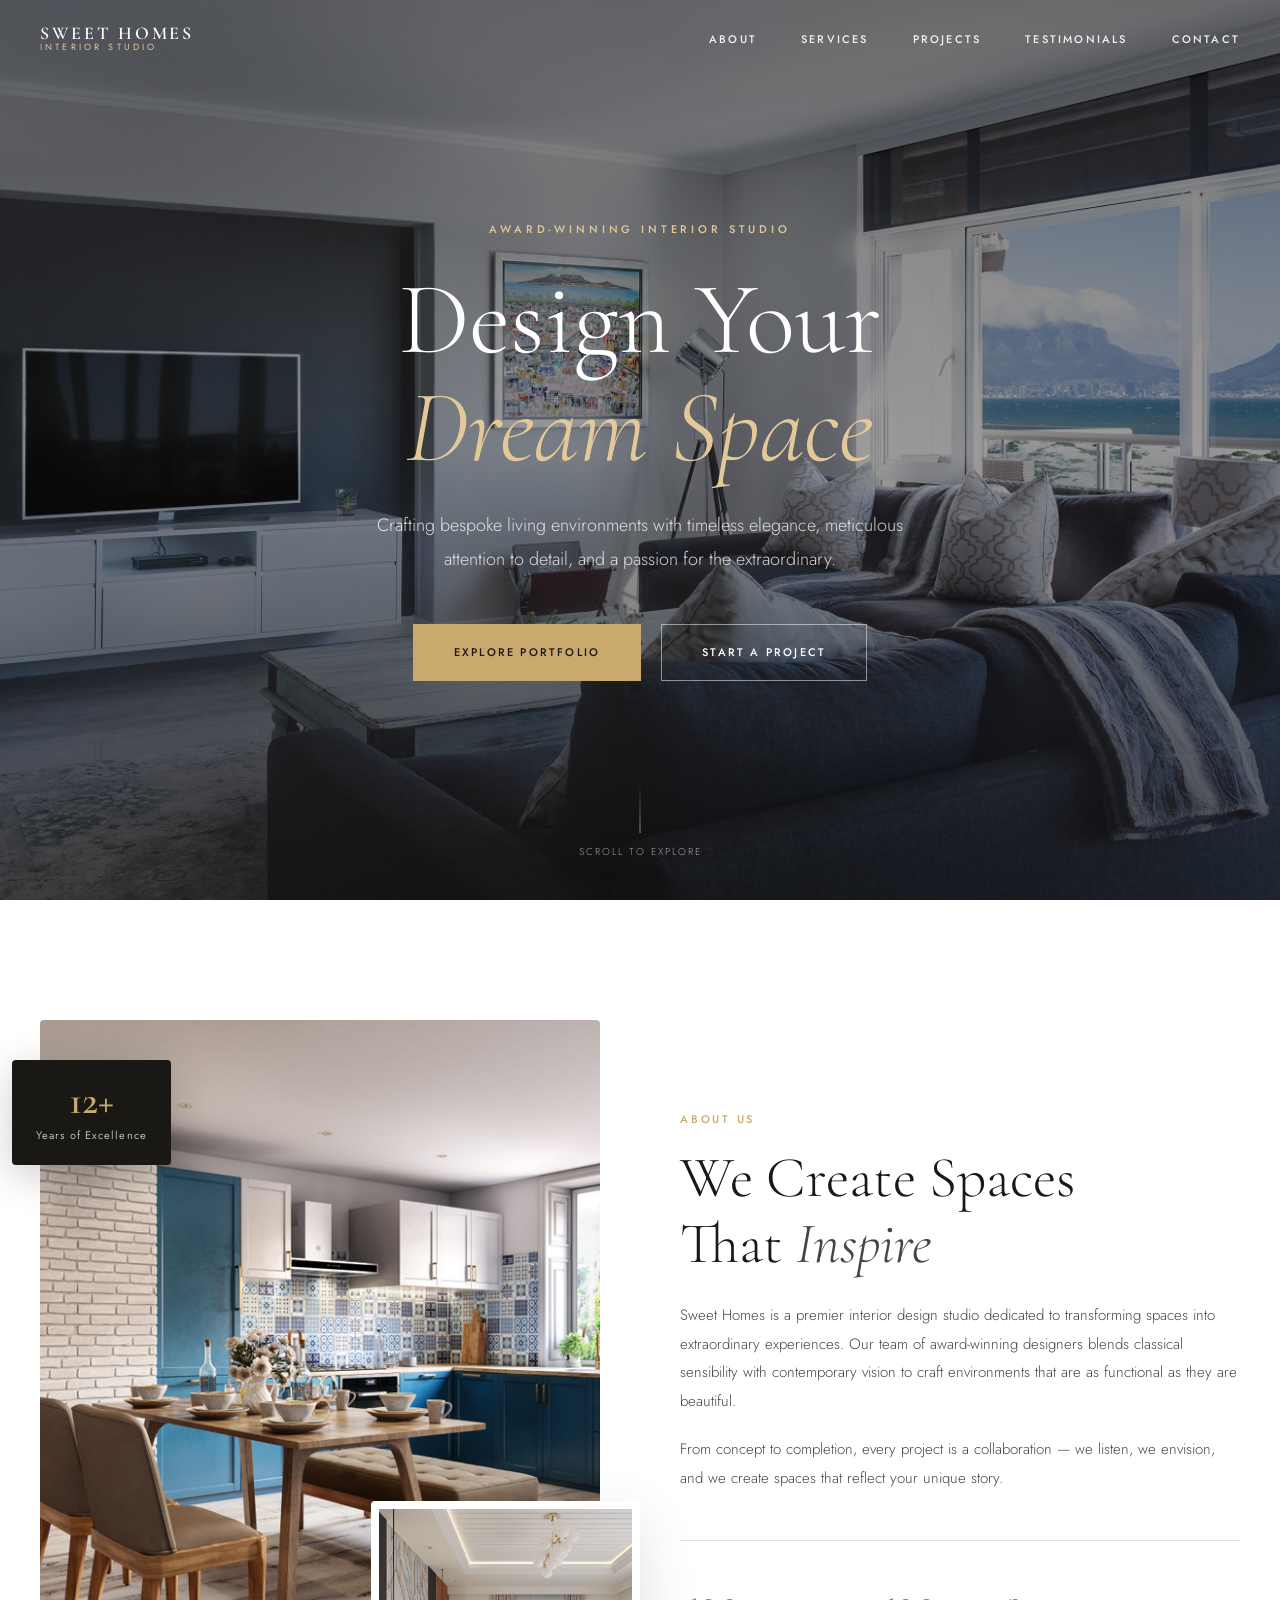
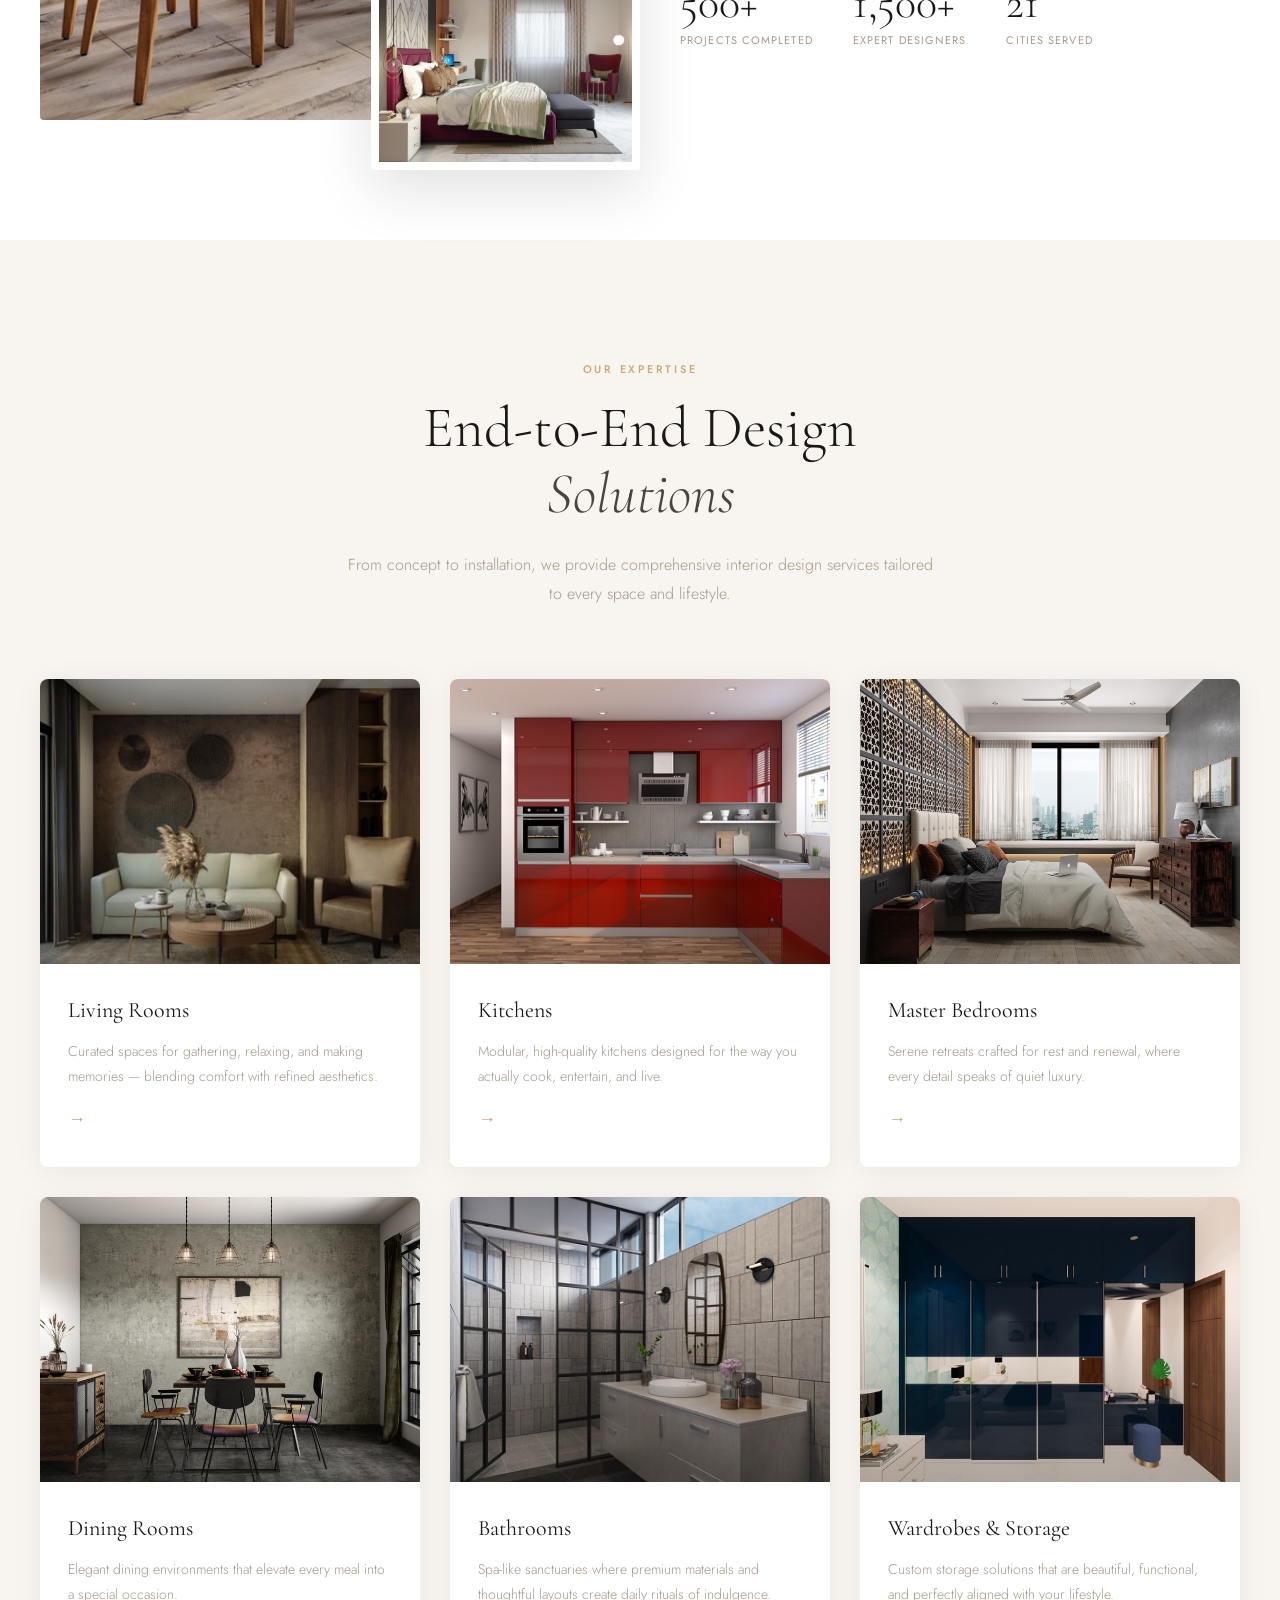
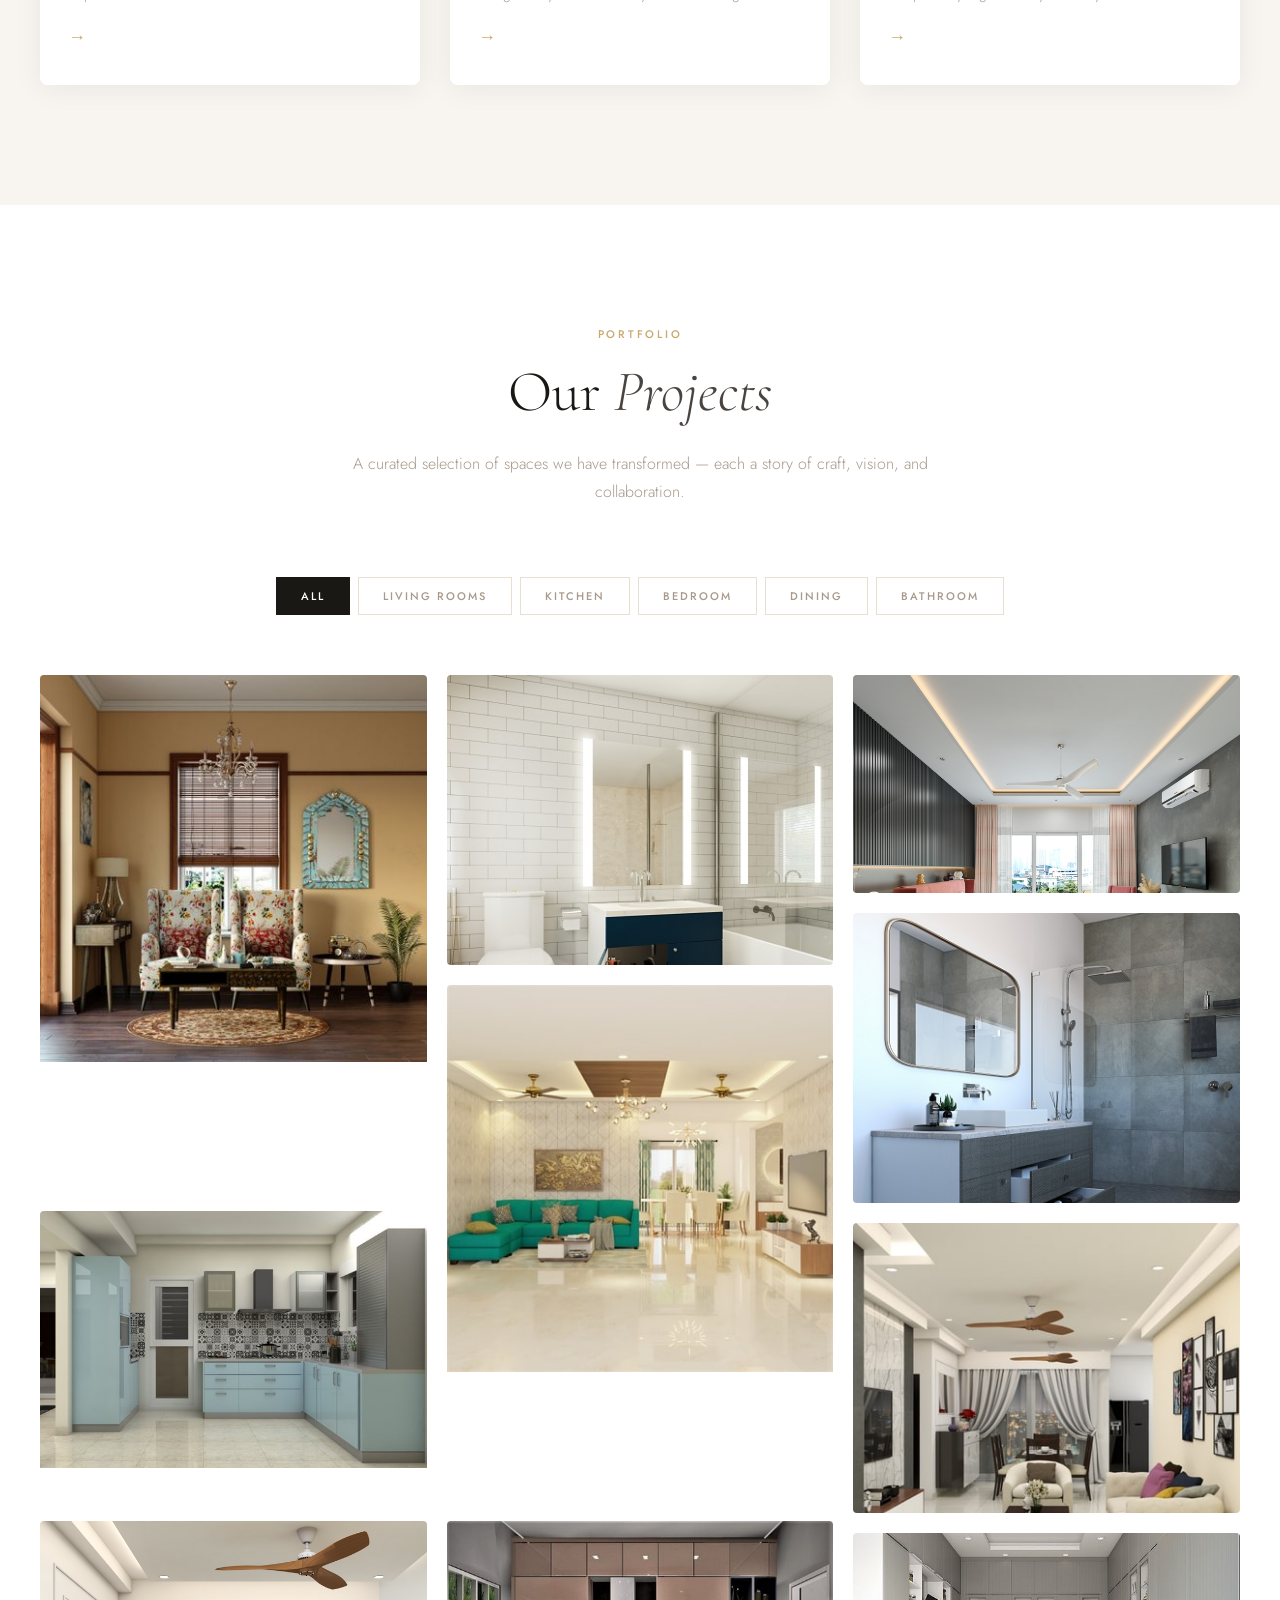
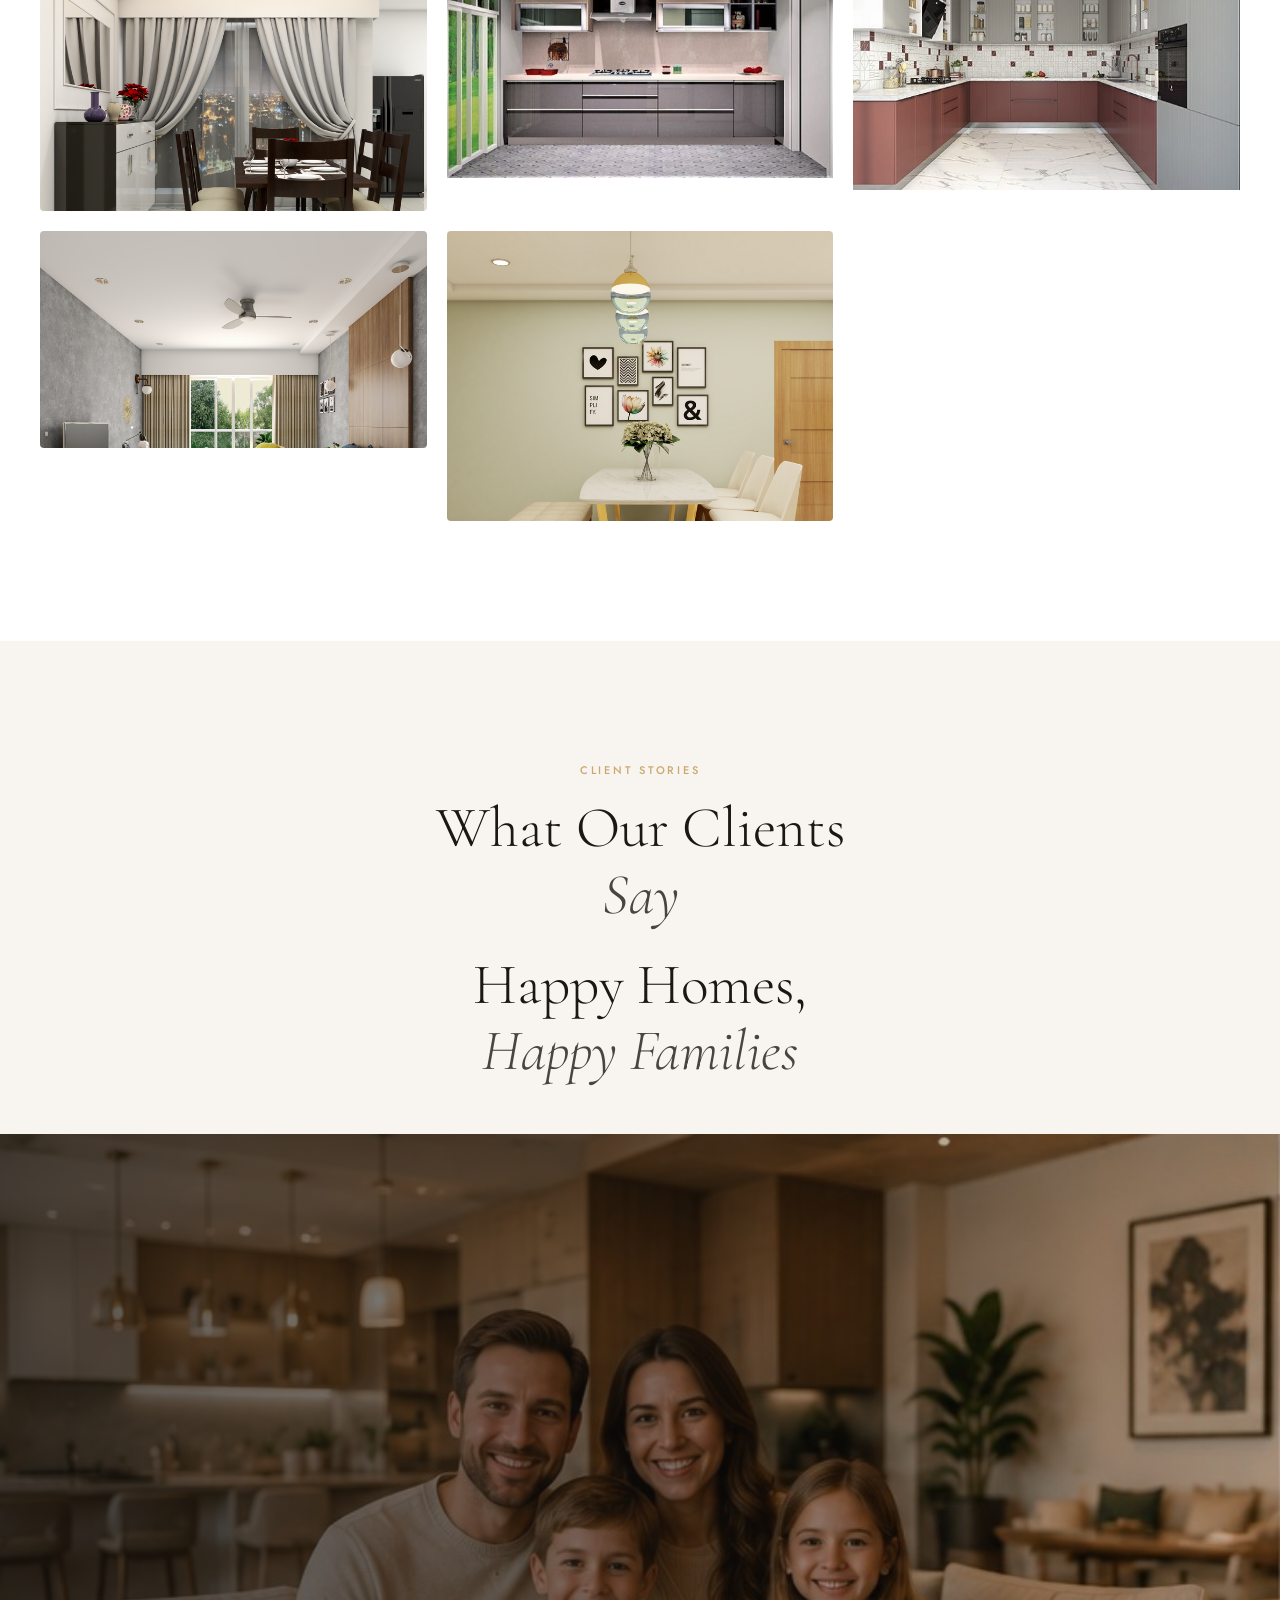
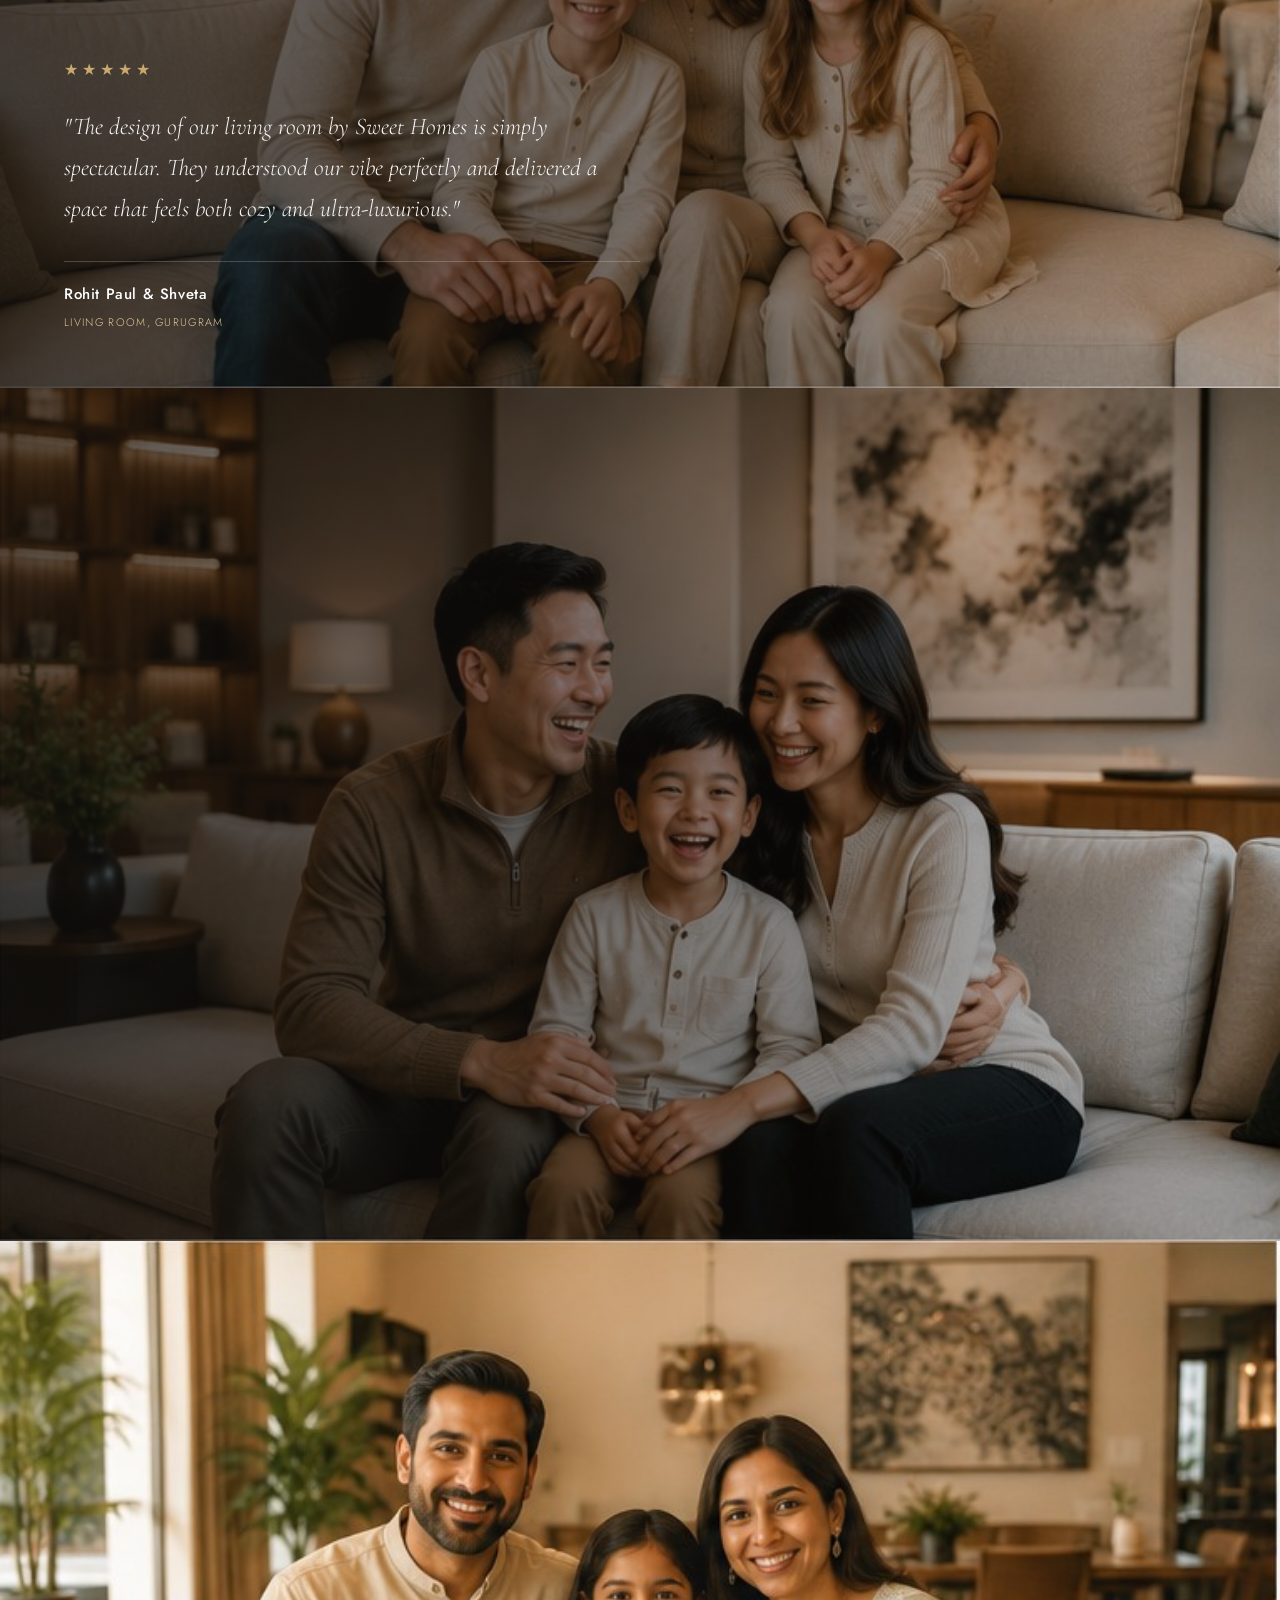
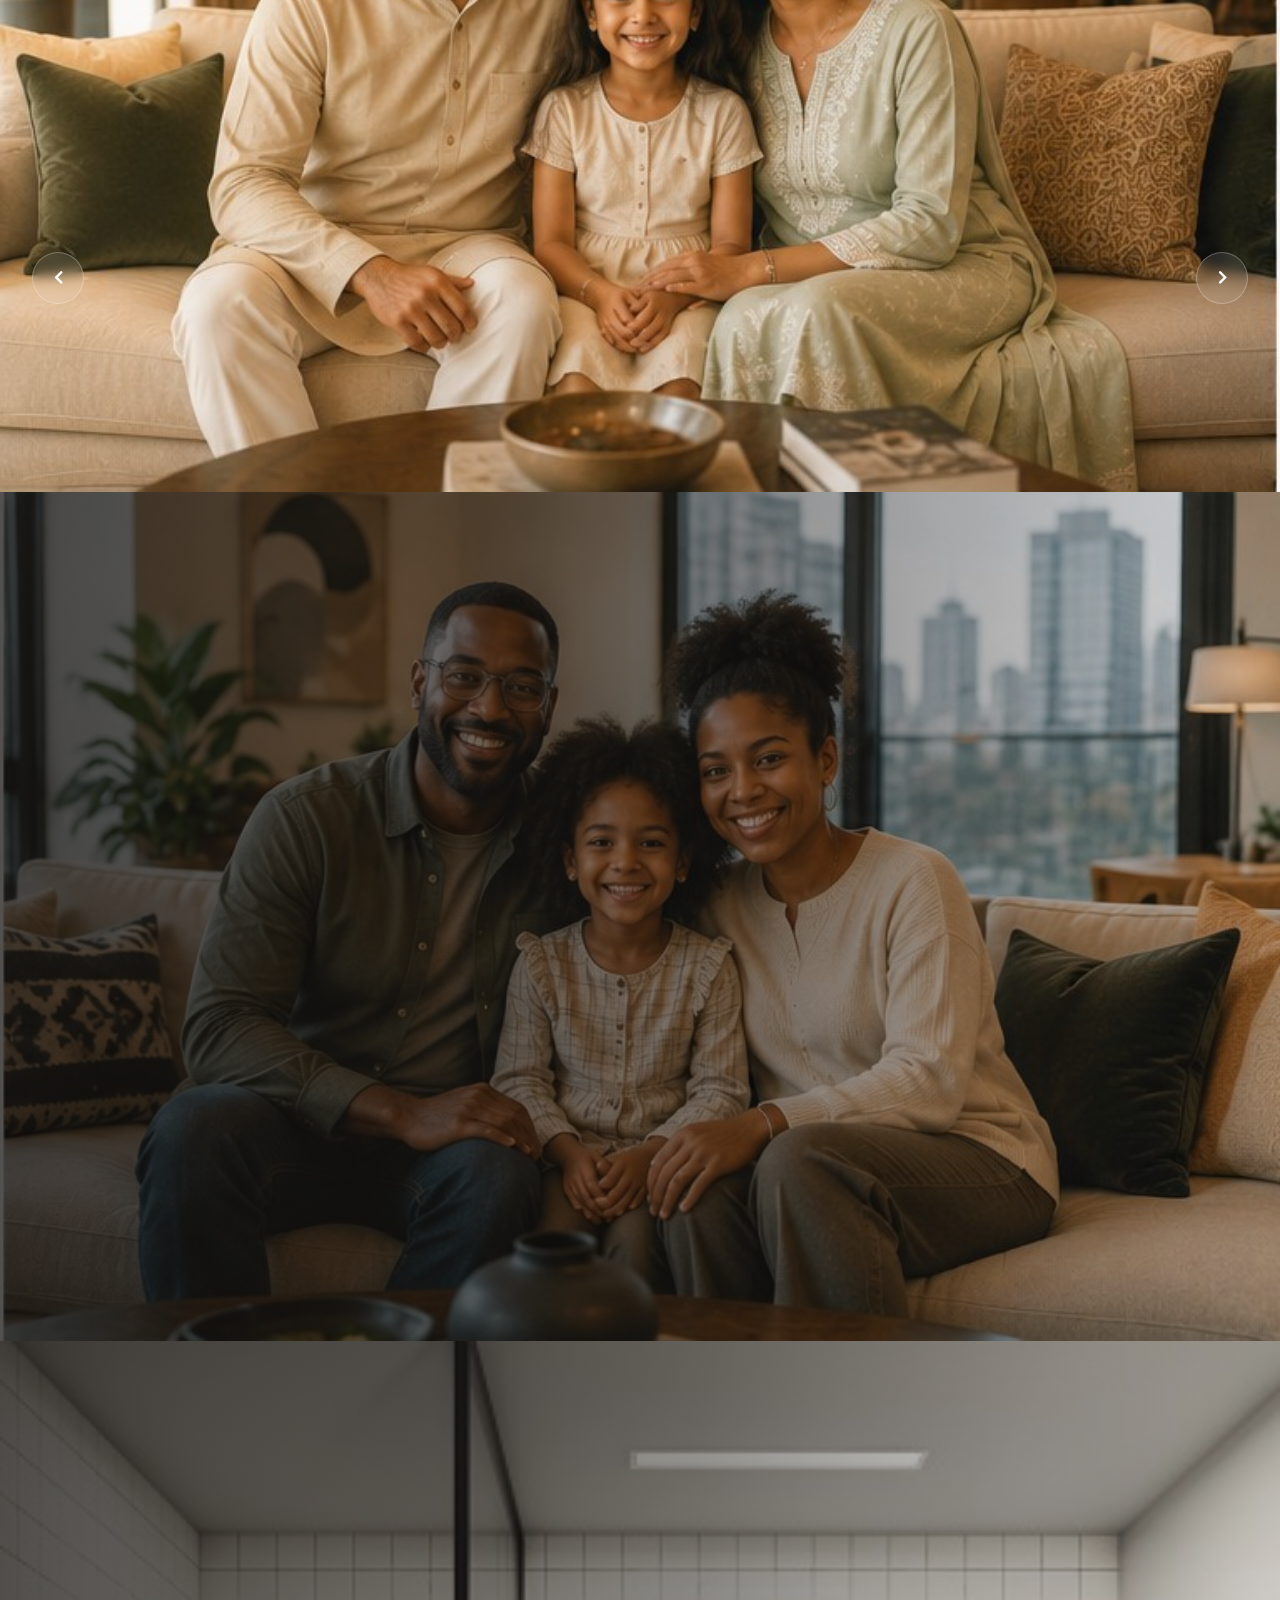
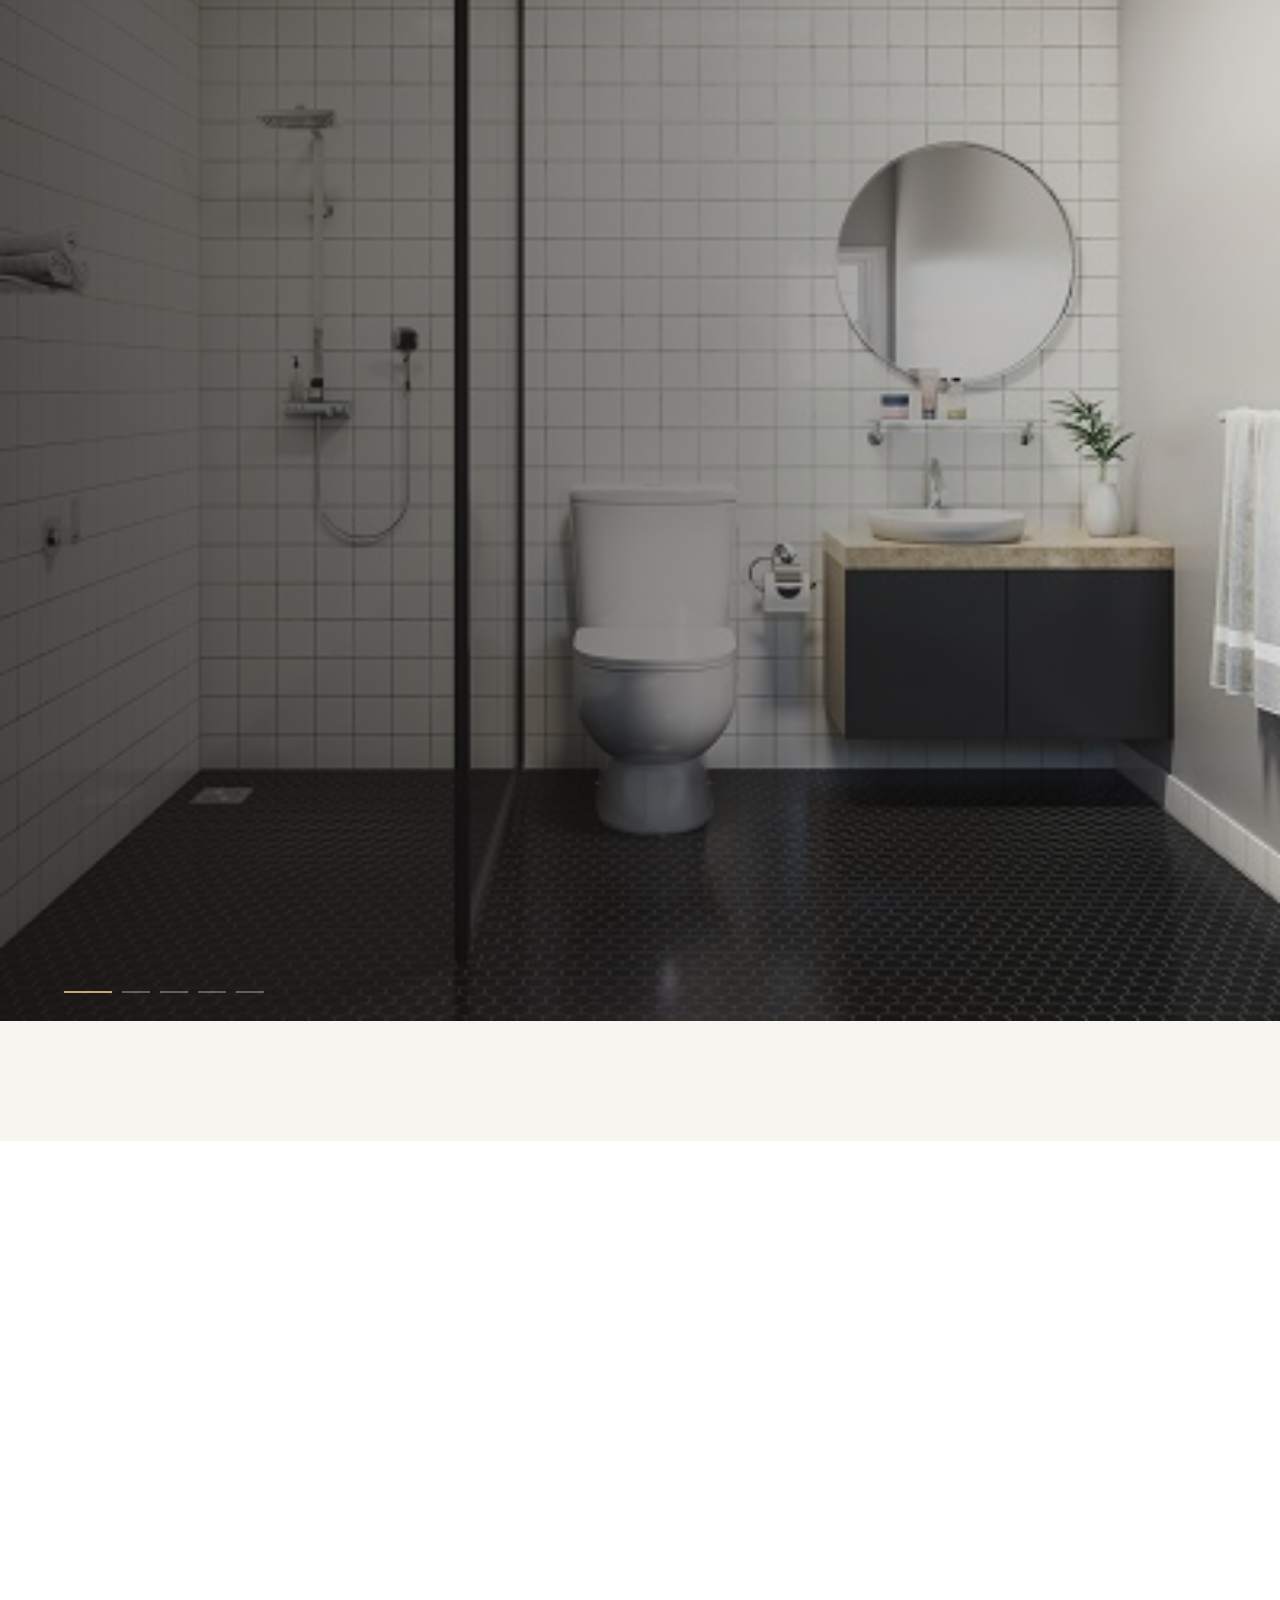
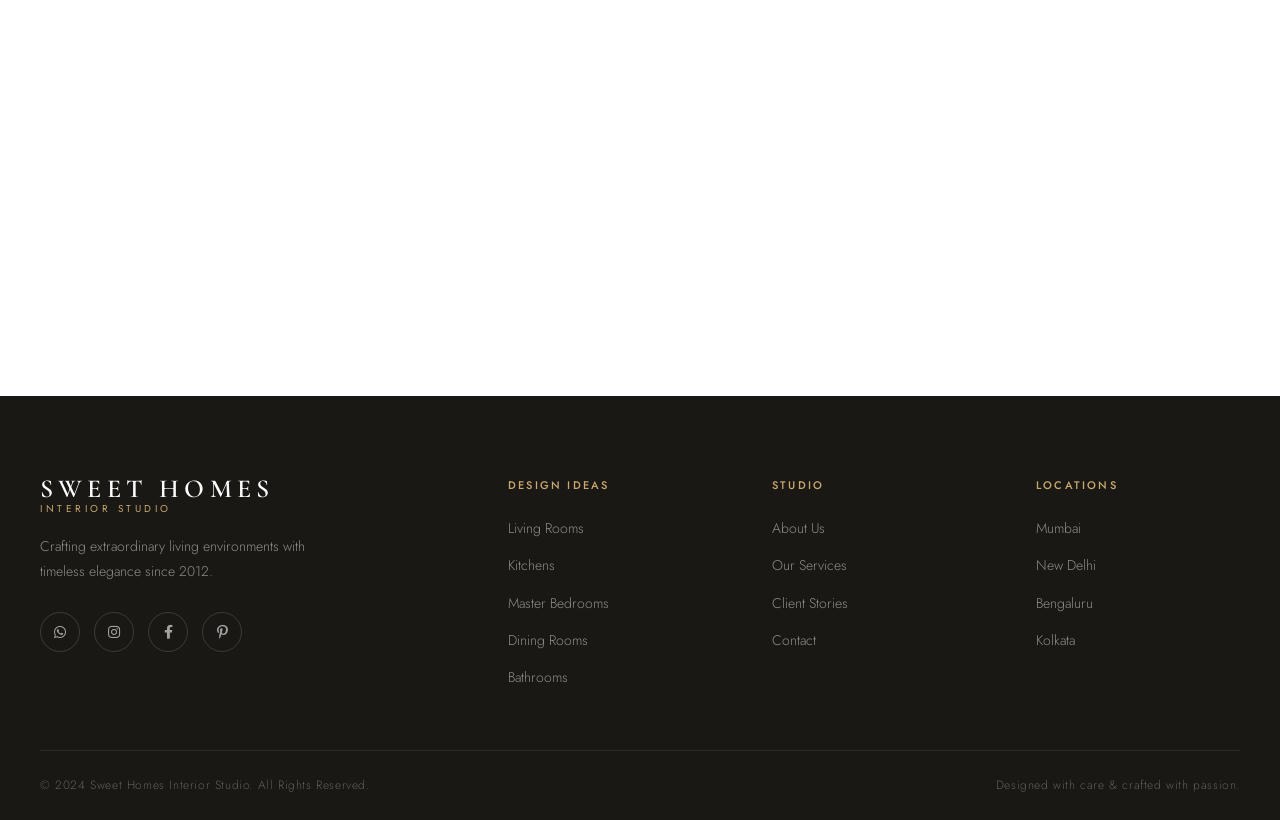
==== commit 9858aa43: "Fixed testimonials and removed gallery strip" ====
--- a/interior designing/Interia-main/index.html
+++ b/interior designing/Interia-main/index.html
@@ -372,6 +372,7 @@
         <div class="testi-slider" id="testiSlider">
             <!-- Slide 1 -->
             <div class="testi-slide active">
+                <img src="source/living8.jpg" alt="Living room project" loading="lazy">
 
                 <div class="testi-overlay"></div>
                 <div class="testi-quote">
@@ -386,6 +387,8 @@
             </div>
             <!-- Slide 2 -->
             <div class="testi-slide">
+                <img src="source/master-bedroom7.jpg" alt="Bedroom project" loading="lazy">
+
 
                 <div class="testi-overlay"></div>
                 <div class="testi-quote">
@@ -401,6 +404,7 @@
             </div>
             <!-- Slide 3 -->
             <div class="testi-slide">
+                <img src="source/kitchen3.jpg" alt="Kitchen project" loading="lazy">
 
                 <div class="testi-quote">
                     <div class="stars">★★★★★</div>
@@ -415,6 +419,7 @@
             </div>
             <!-- Slide 4 -->
             <div class="testi-slide">
+                <img src="source/dining-room5.jpg" alt="Dining room project" loading="lazy">
 
                 <div class="testi-overlay"></div>
                 <div class="testi-quote">
@@ -430,6 +435,7 @@
             </div>
             <!-- Slide 5 -->
             <div class="testi-slide">
+                <img src="source/bathroom9.jpg" alt="Bathroom project" loading="lazy">
 
                 <div class="testi-overlay"></div>
                 <div class="testi-quote">
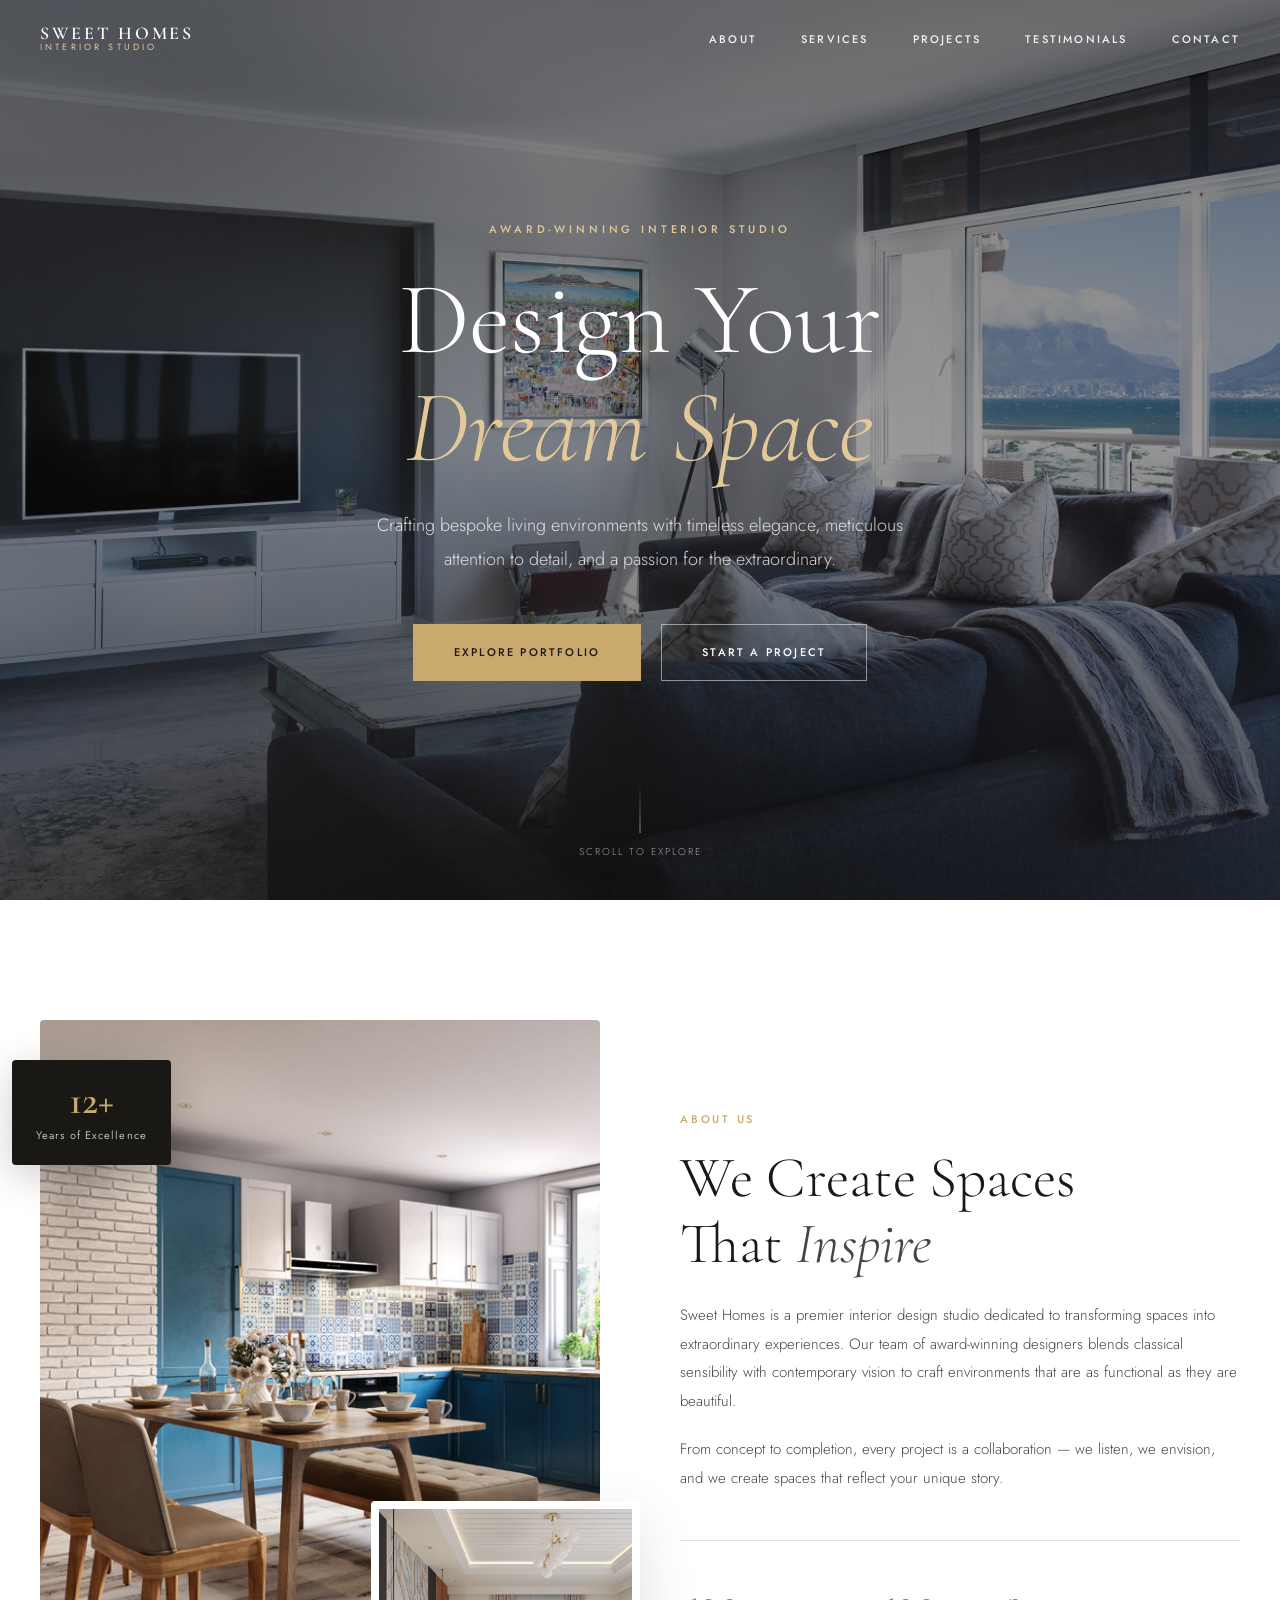
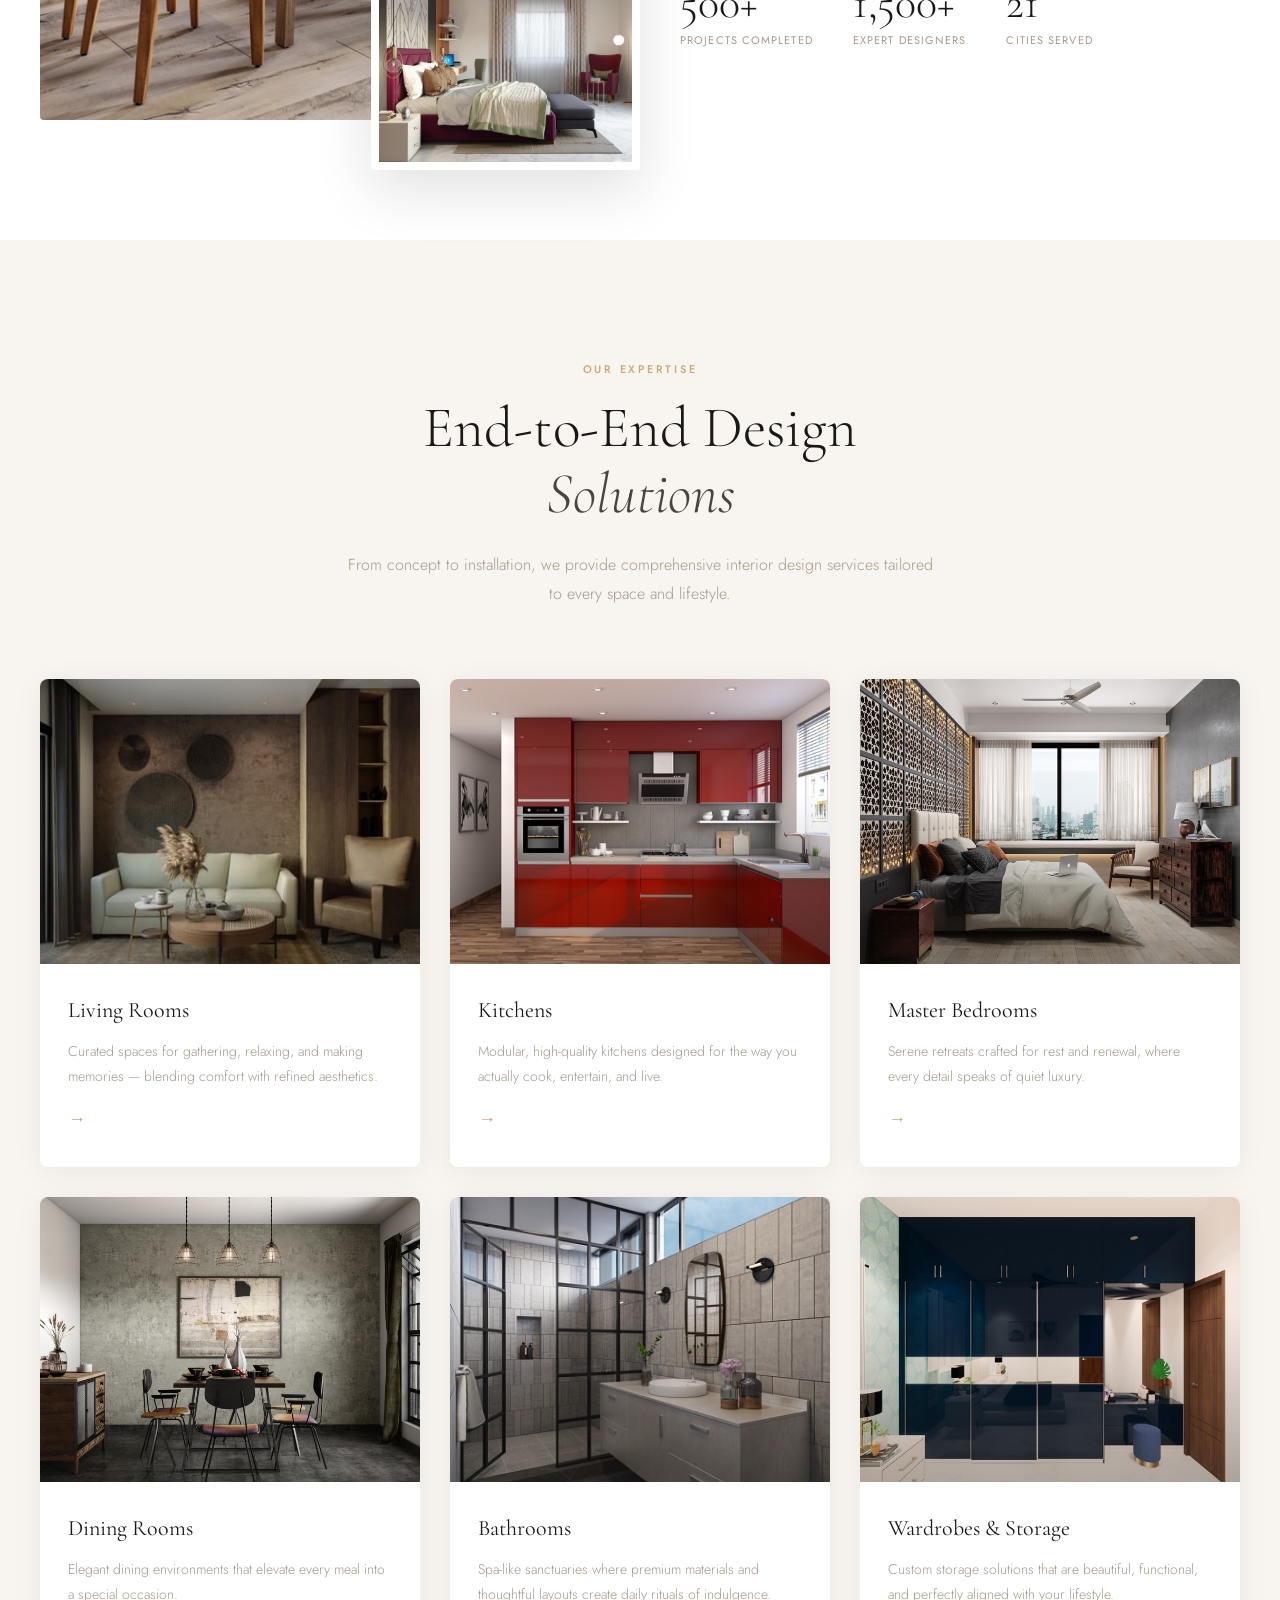
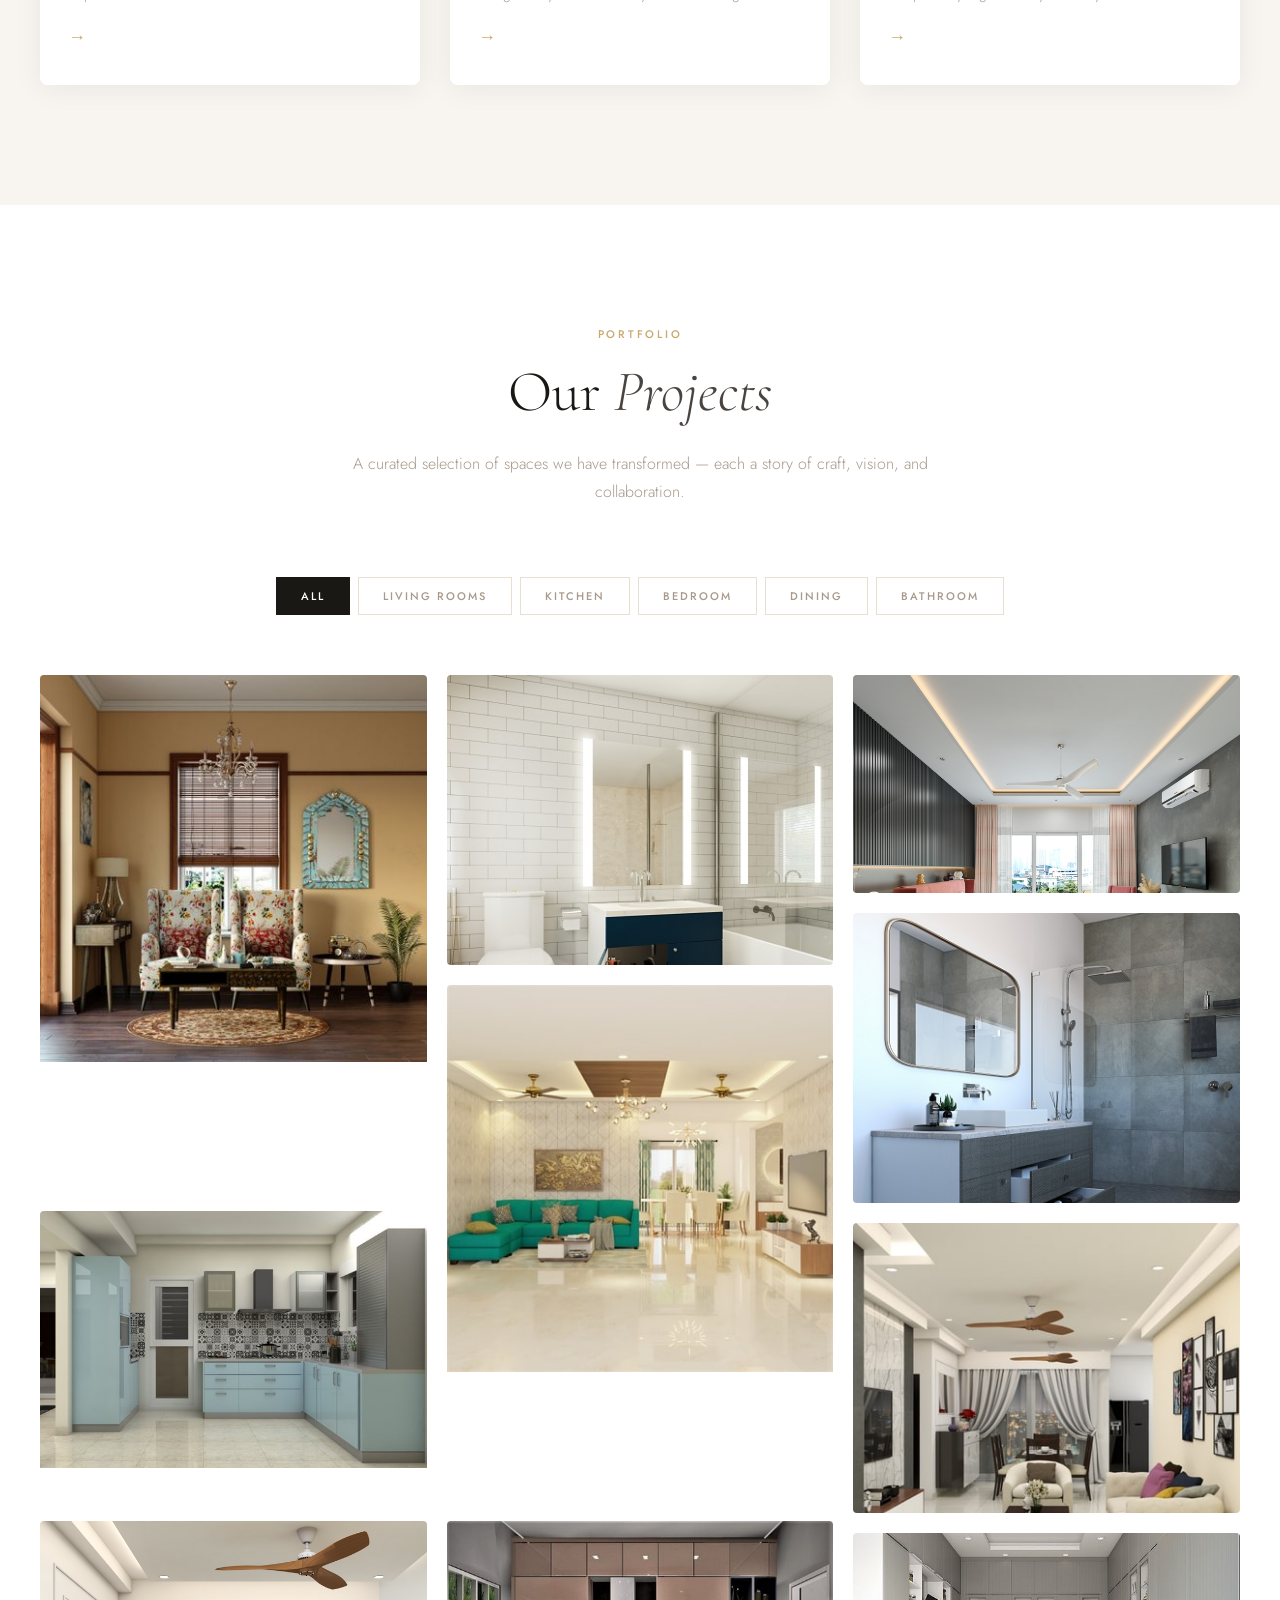
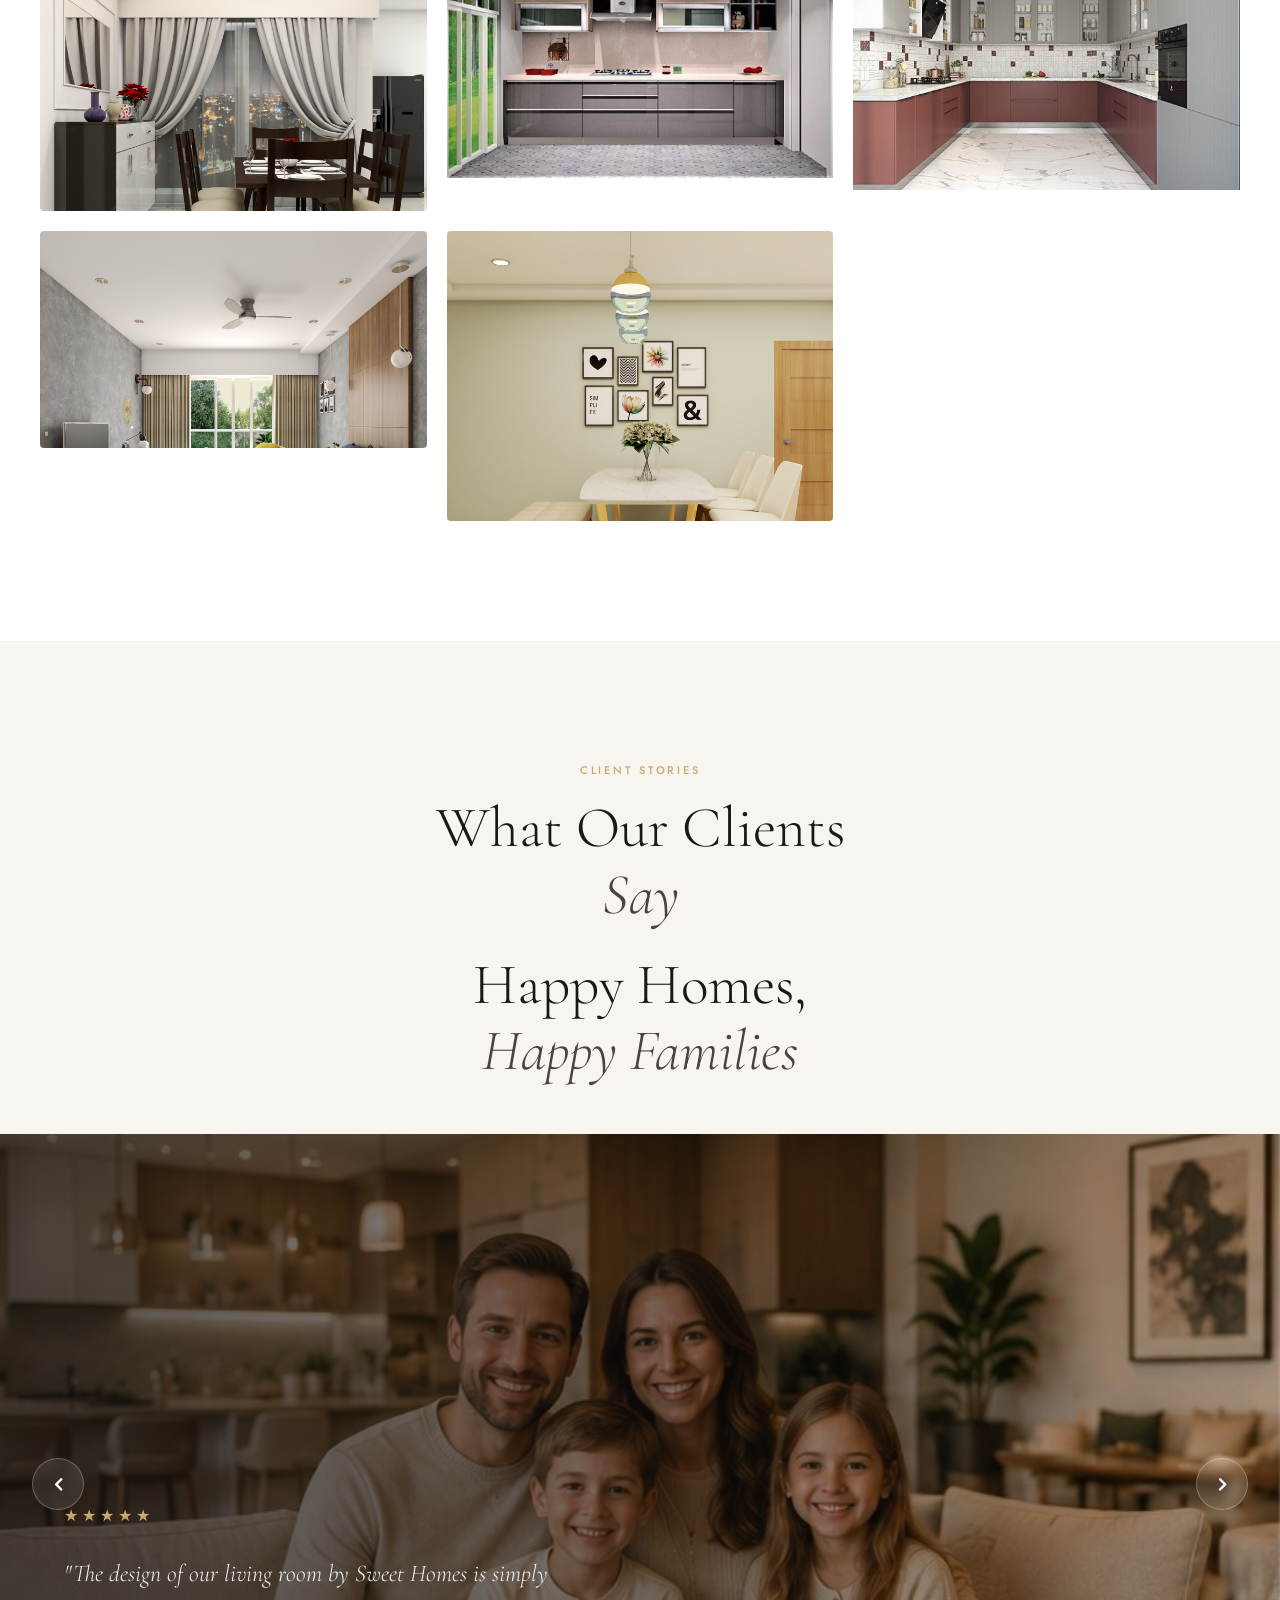
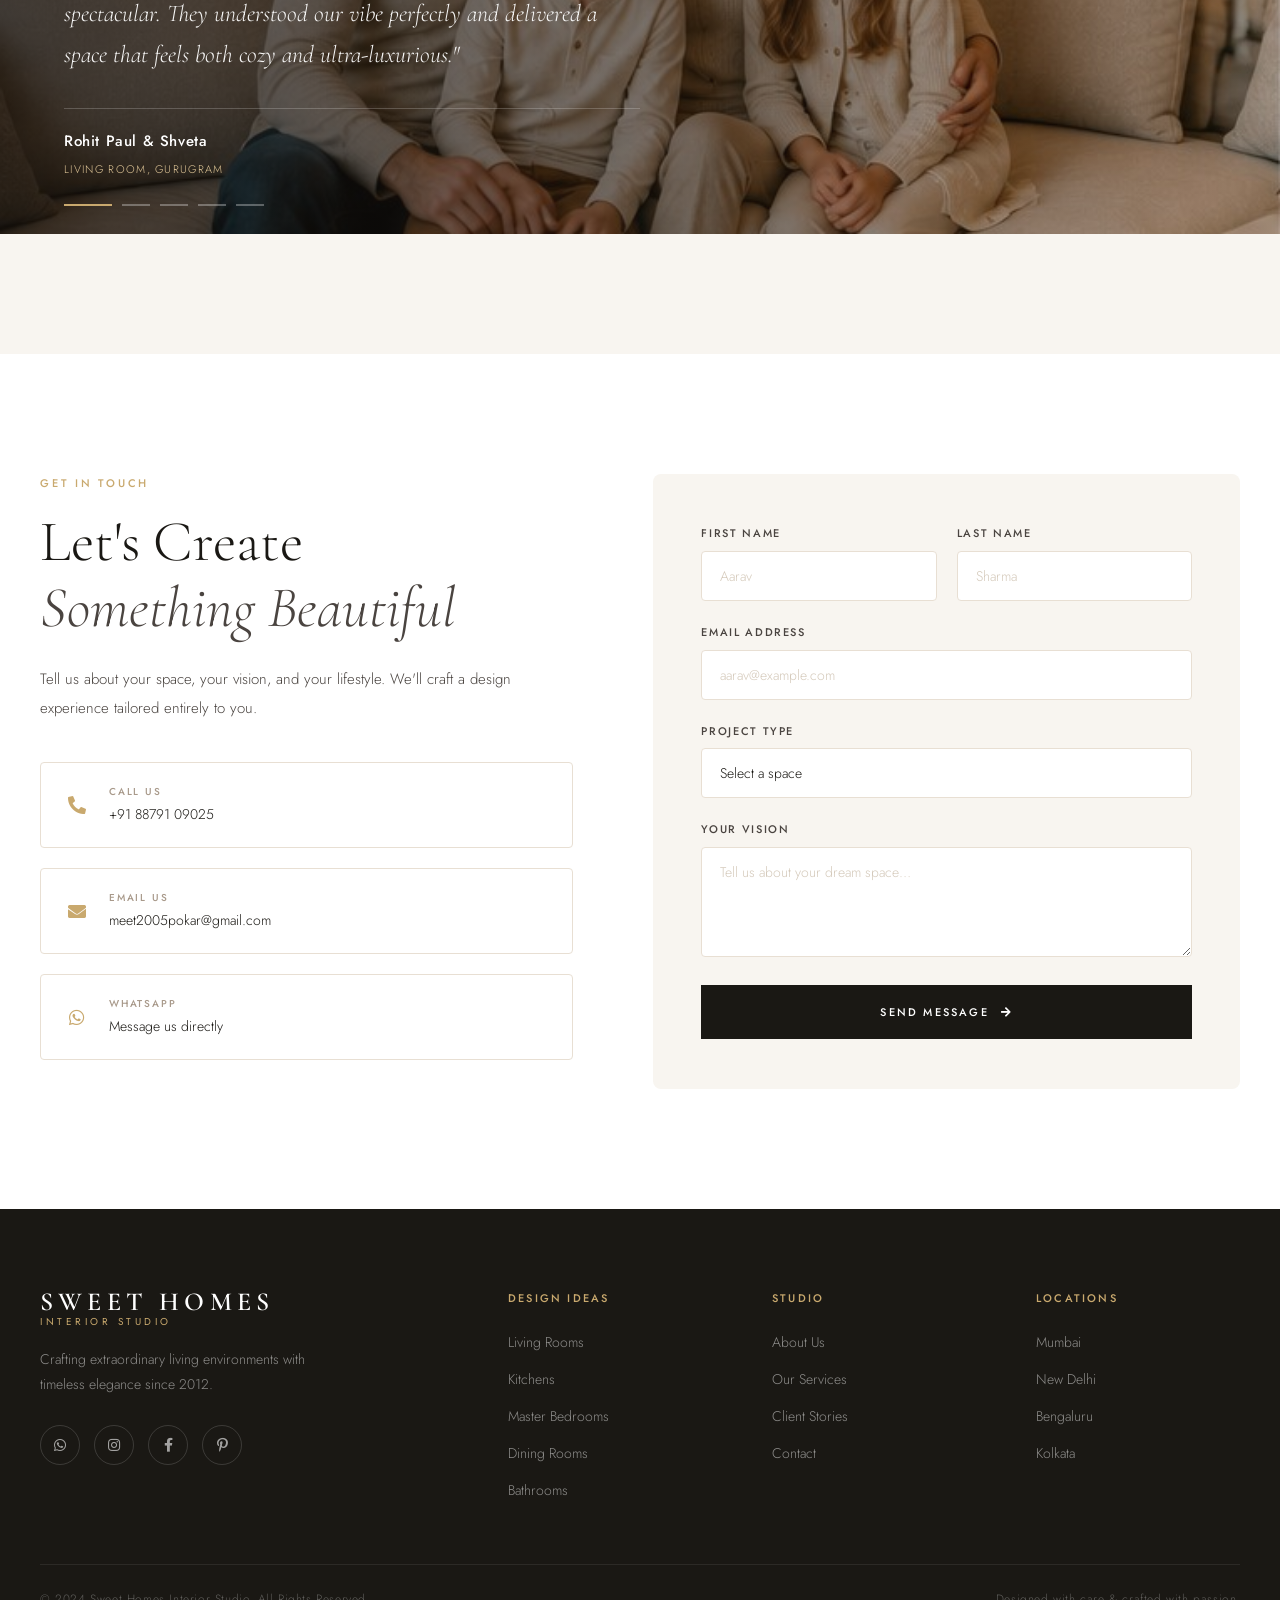
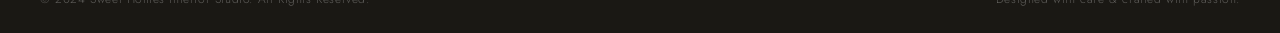
==== commit eb723836: "Fixed testimonials slider" ====
--- a/interior designing/Interia-main/index.html
+++ b/interior designing/Interia-main/index.html
@@ -405,6 +405,7 @@
             <!-- Slide 3 -->
             <div class="testi-slide">
                 <img src="source/kitchen3.jpg" alt="Kitchen project" loading="lazy">
+                <div class="testi-overlay"></div>
 
                 <div class="testi-quote">
                     <div class="stars">★★★★★</div>
--- a/interior designing/Interia-main/luxury-style.css
+++ b/interior designing/Interia-main/luxury-style.css
@@ -832,15 +832,17 @@
 .testi-slider {
     position: relative;
     width: 100%;
-    height: auto;
-    overflow: visible;
-    background: transparent;
-}
-
+    height: 700px;
+    overflow: hidden;
+    background: var(--dark);
+}
 
 .testi-slide {
-    position: relative;
-    opacity: 1;
+    position: absolute;
+    inset: 0;
+    opacity: 0;
+    transition: opacity 0.8s ease;
+    pointer-events: none;
 }
 
 .testi-slide.active {
@@ -849,6 +851,8 @@
 }
 
 .testi-slide img {
+    position: absolute;
+    inset: 0;
     width: 100%;
     height: 100%;
     object-fit: cover;
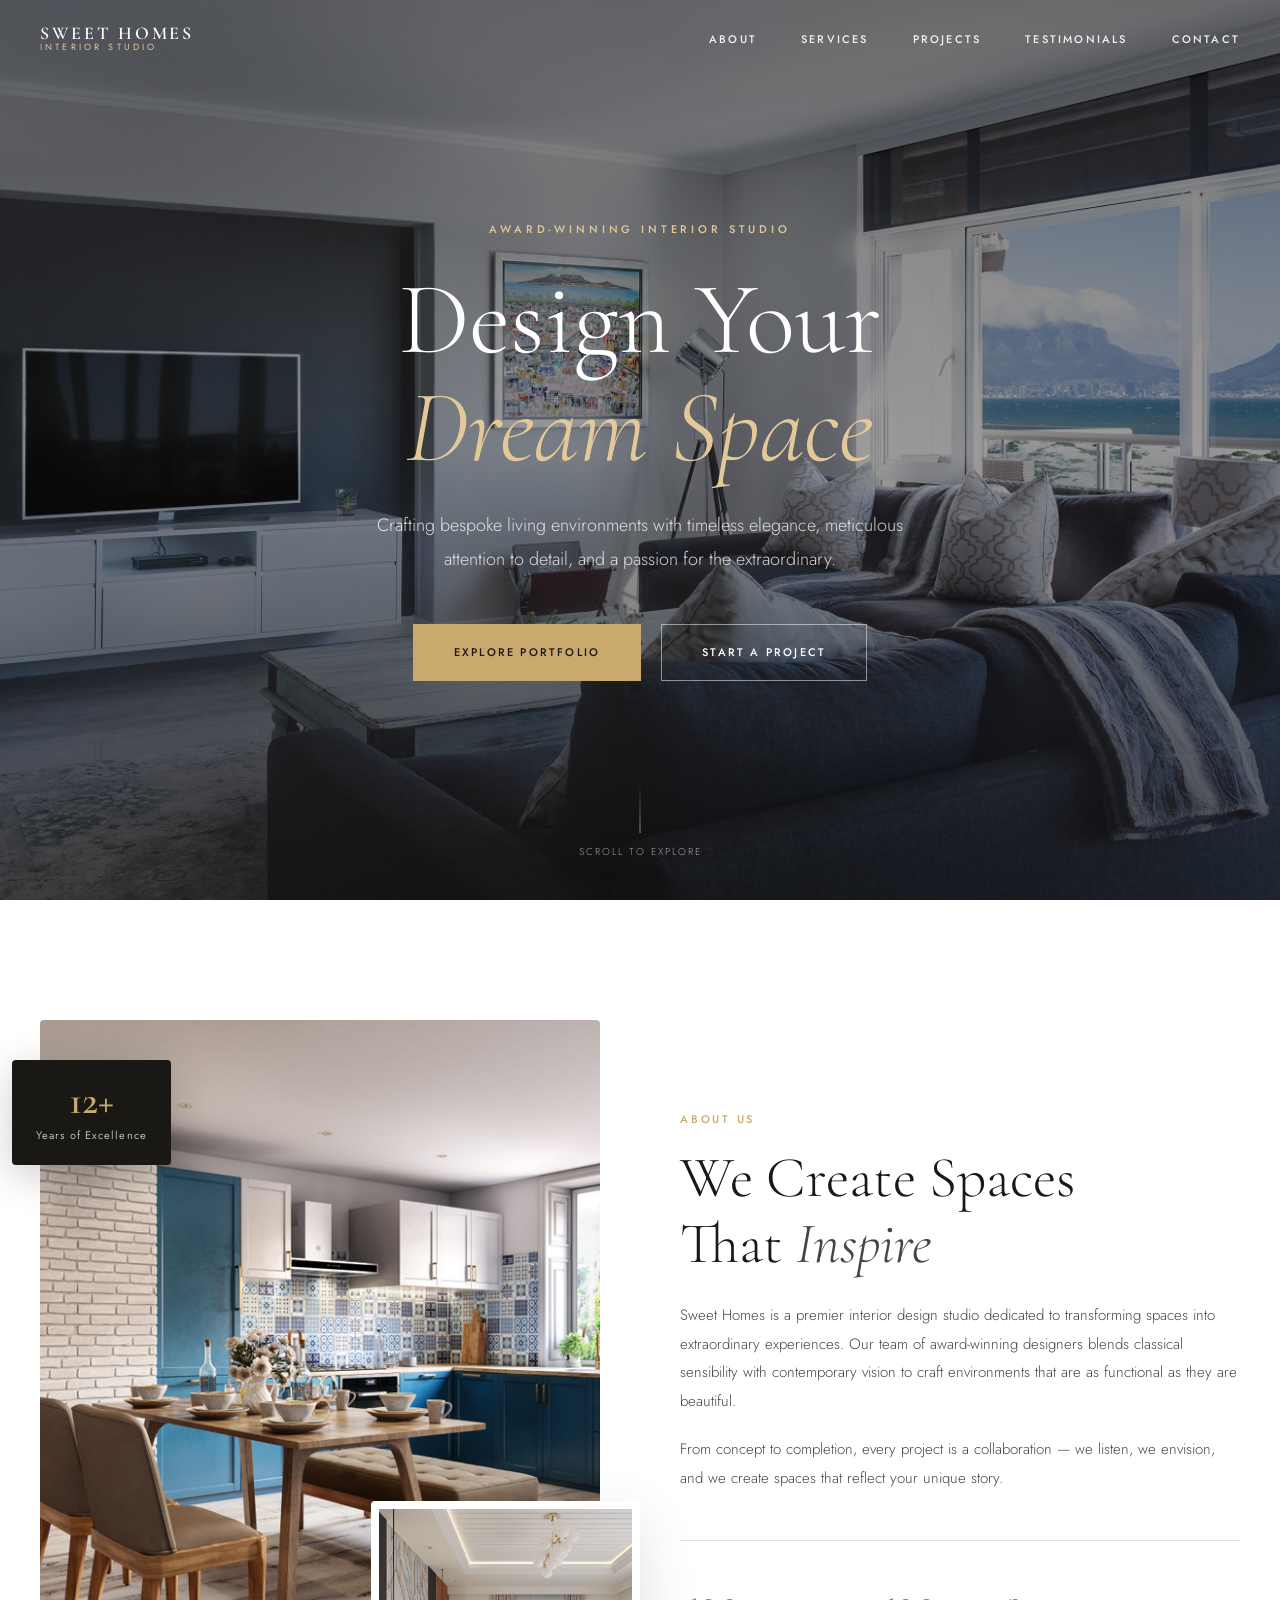
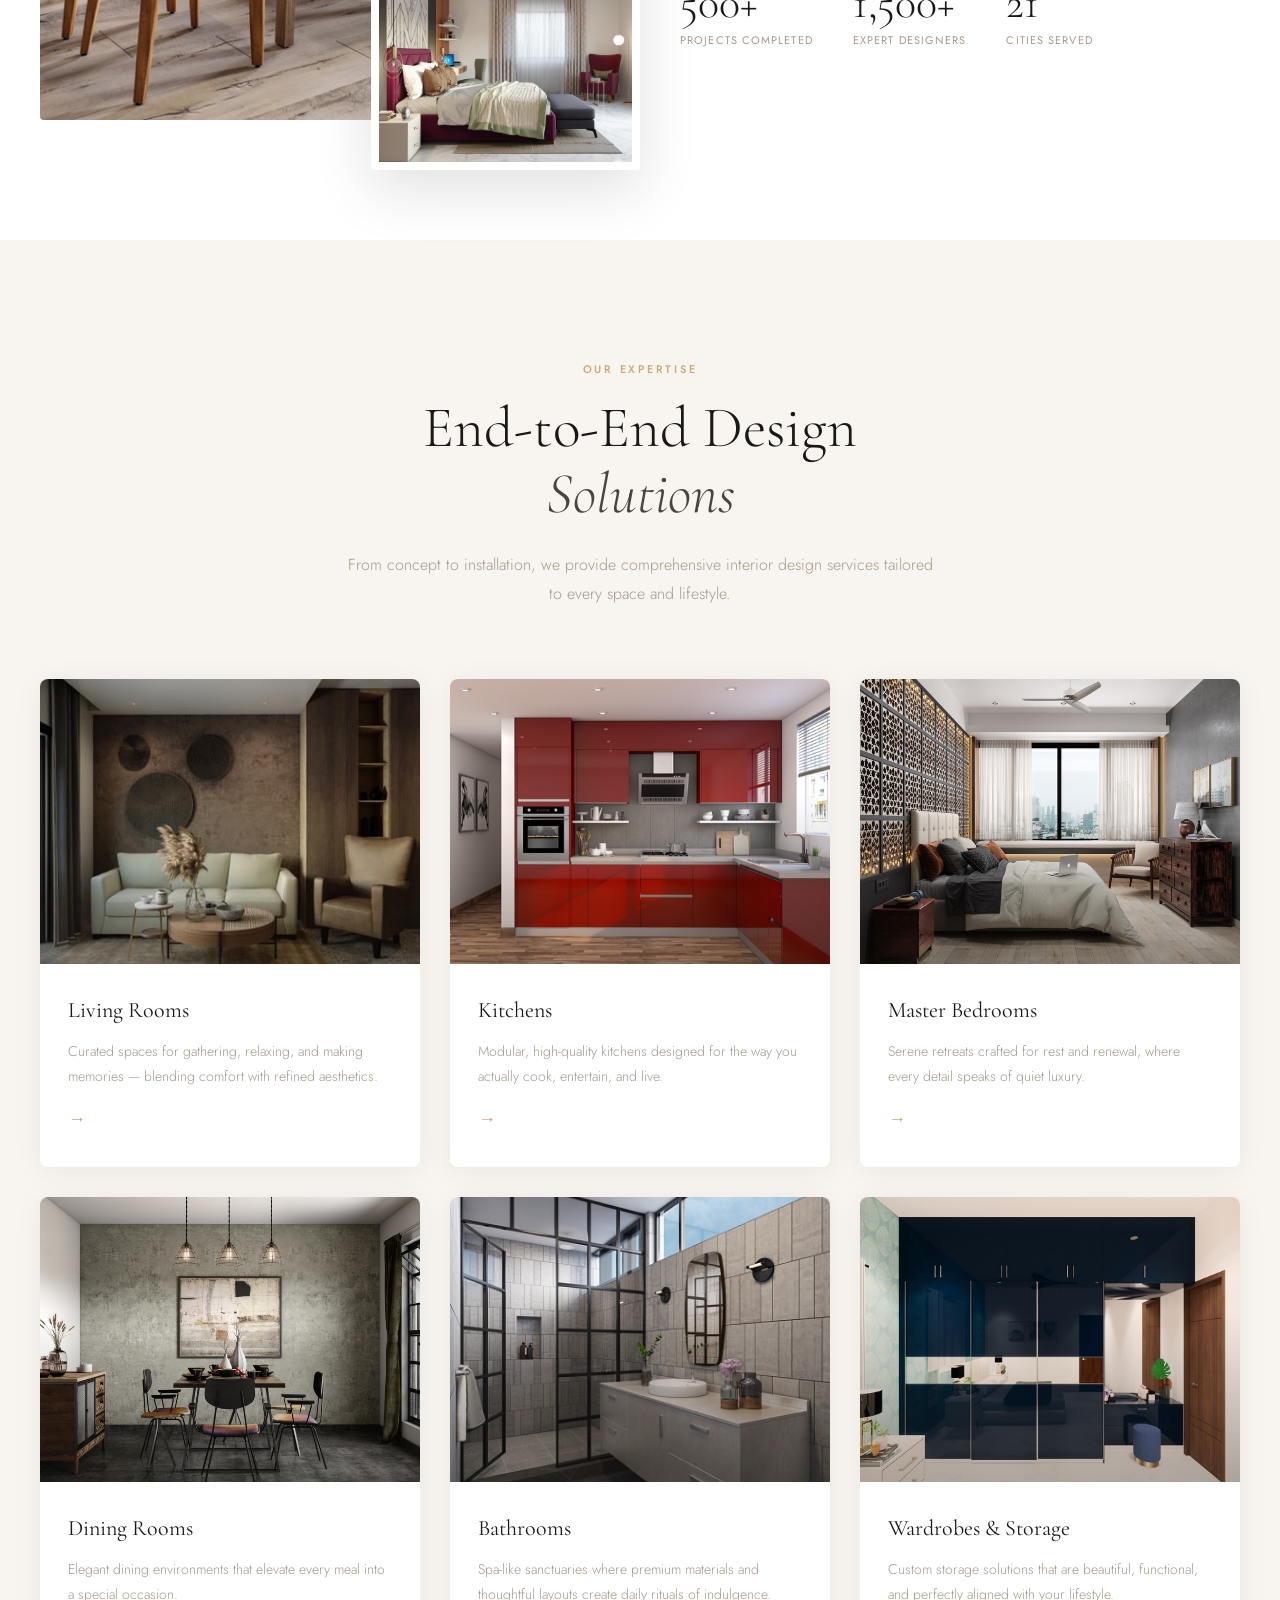
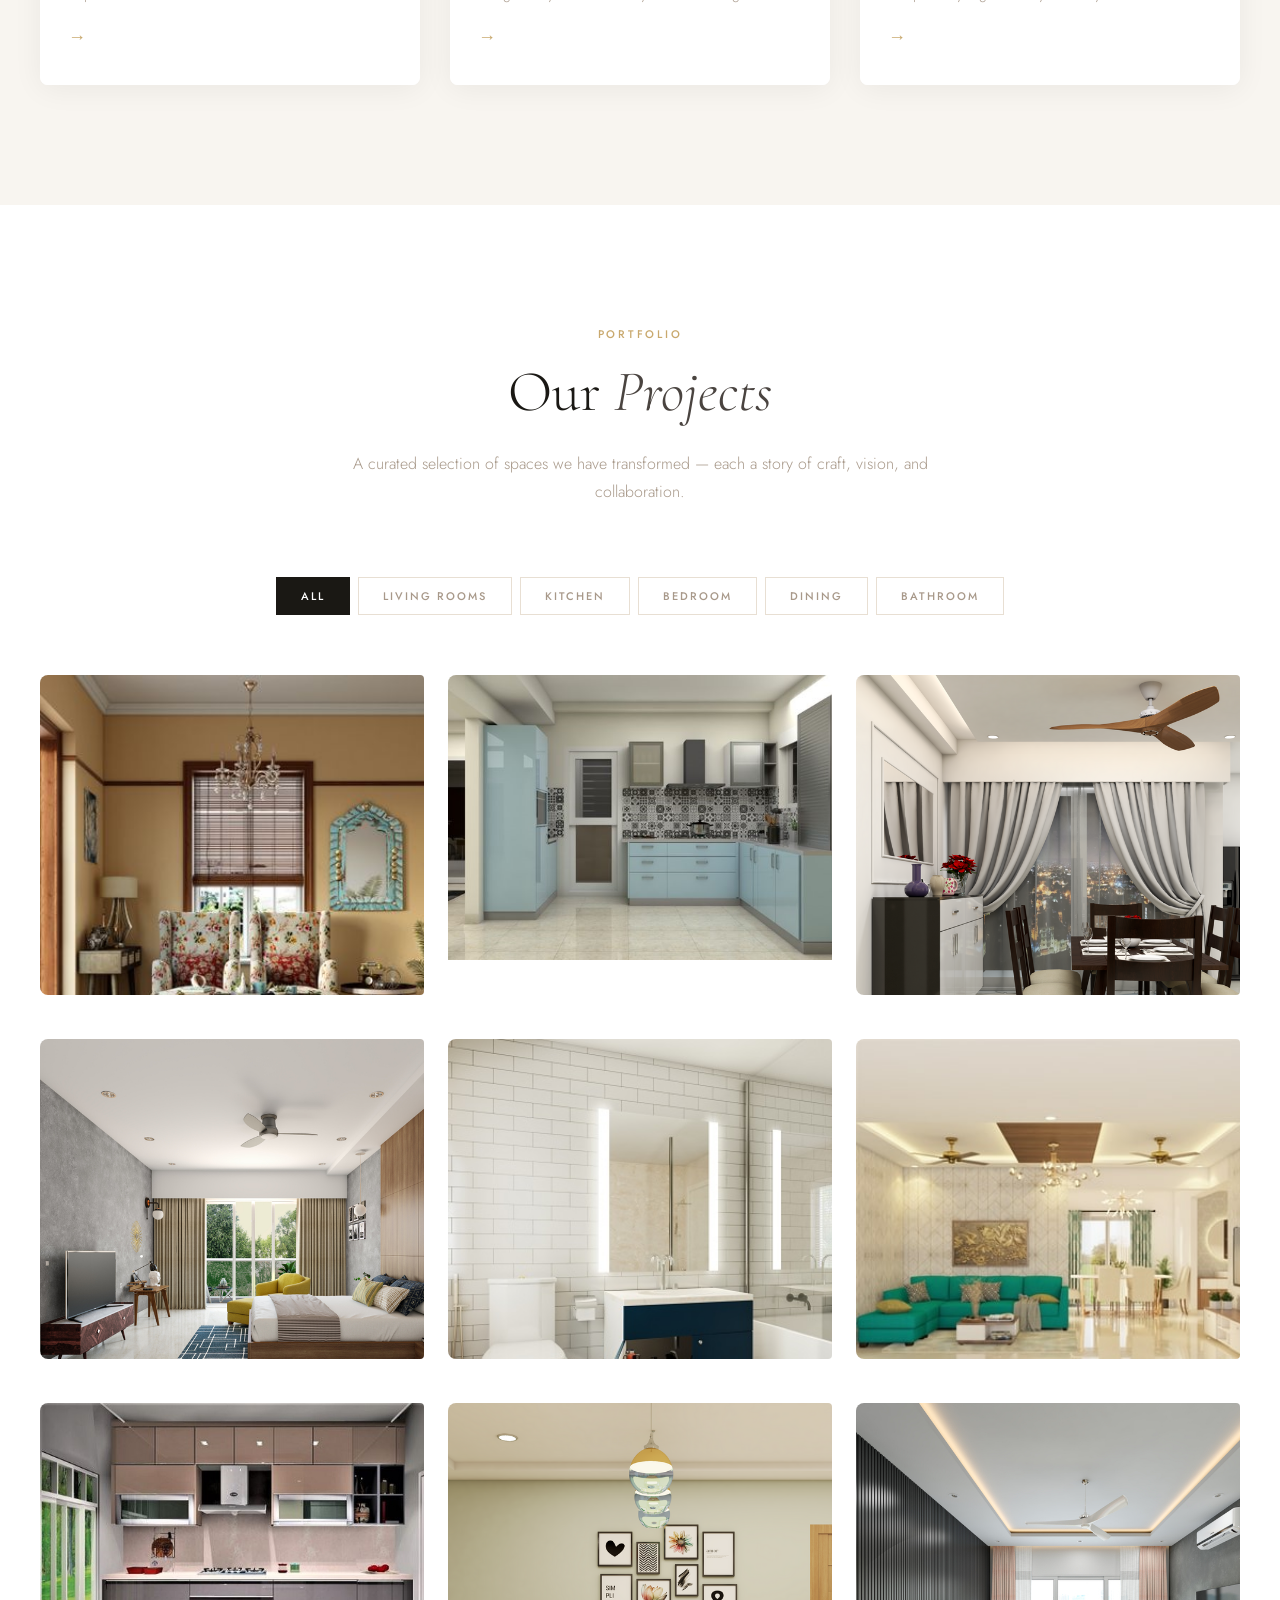
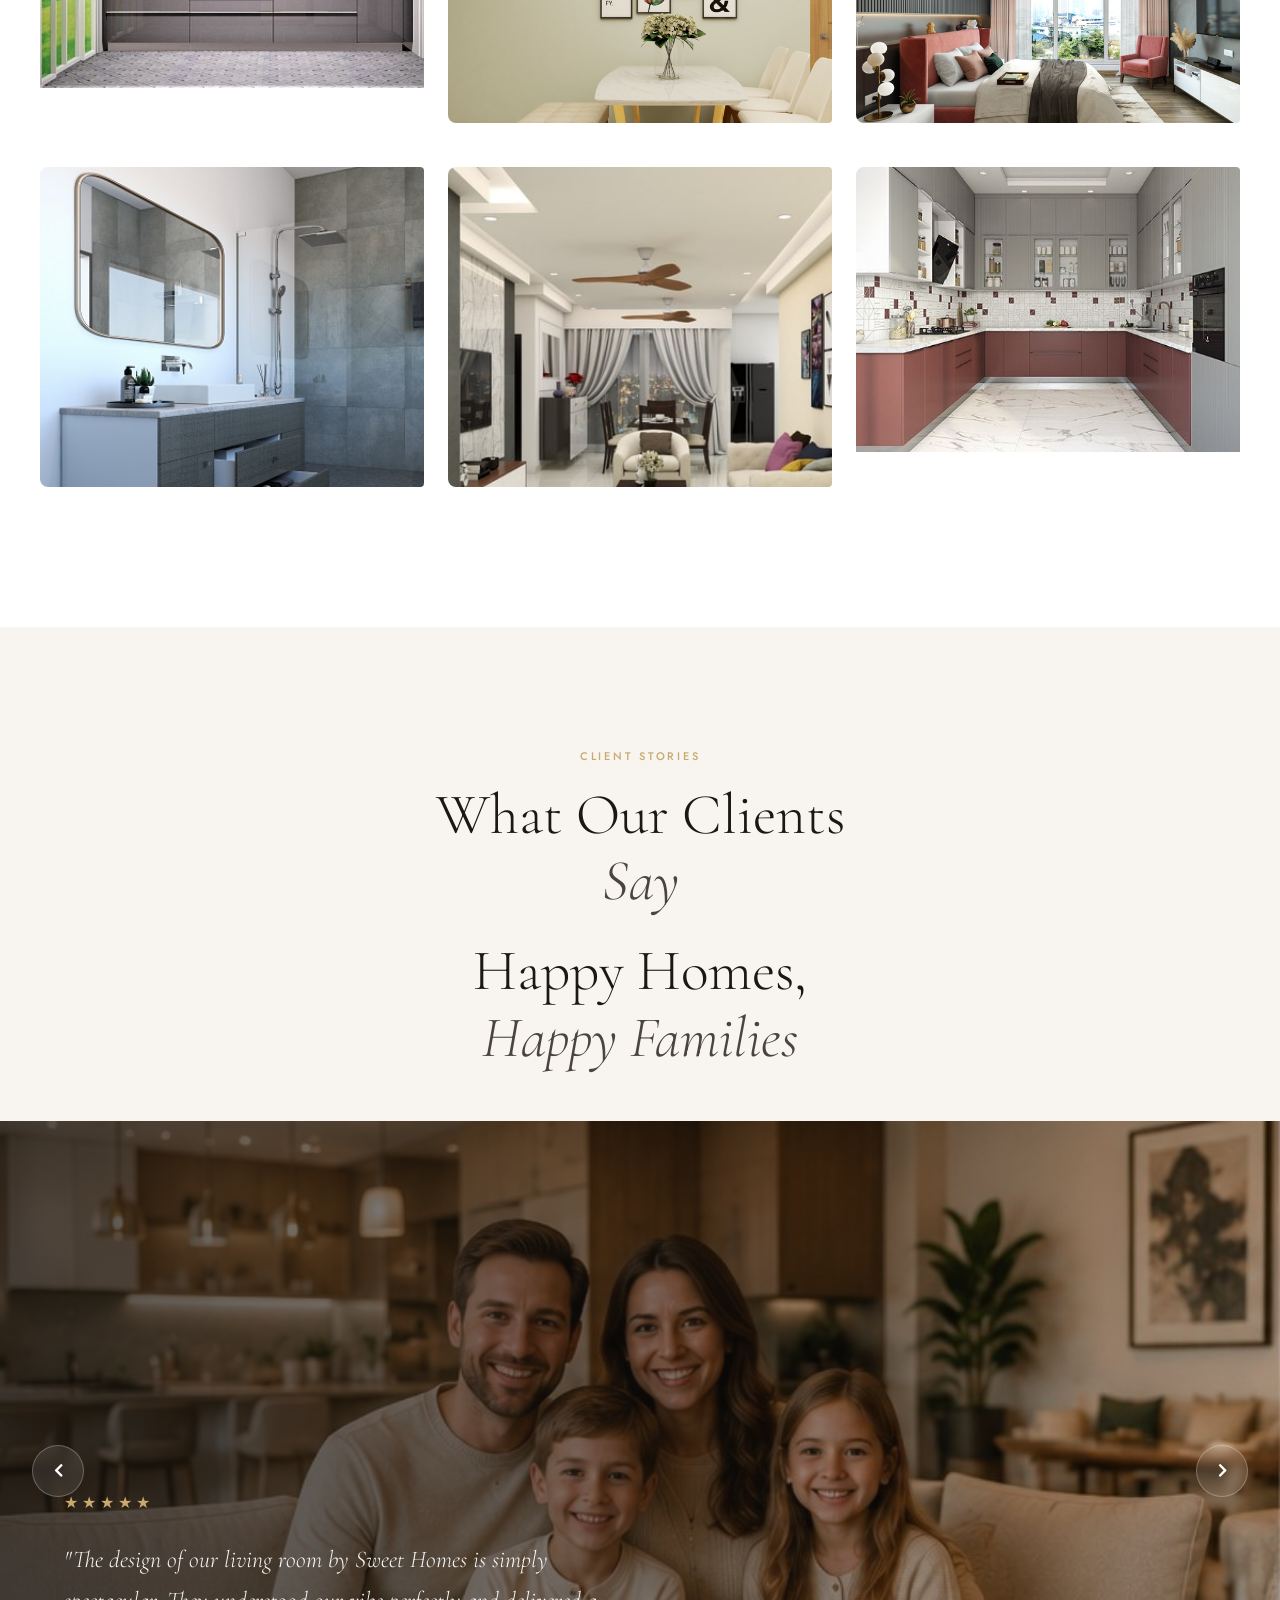
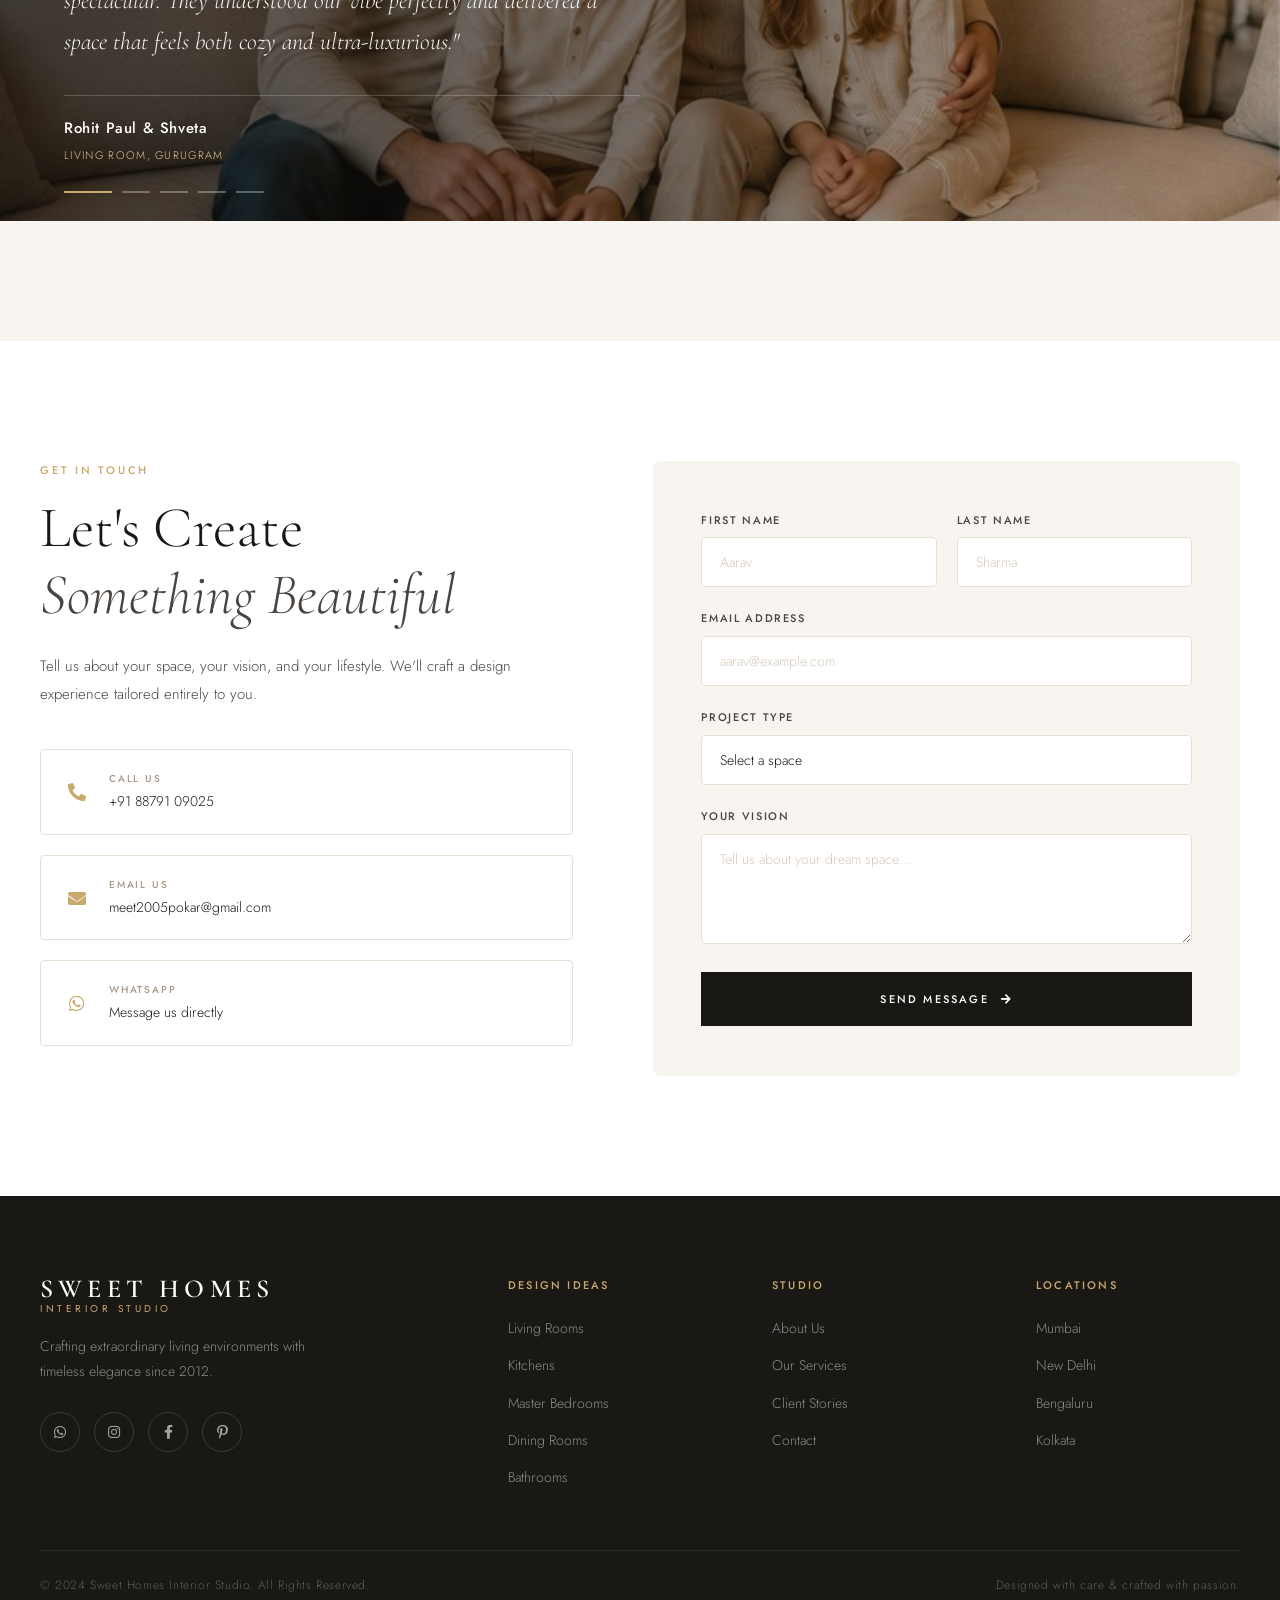
==== commit f36f7bc9: "Make project gallery images uniform" ====
--- a/interior designing/Interia-main/index.html
+++ b/interior designing/Interia-main/index.html
@@ -61,7 +61,9 @@
             <p class="hero-subtitle">Crafting bespoke living environments with timeless elegance, meticulous attention
                 to detail, and a passion for the extraordinary.</p>
             <div class="hero-actions">
-                <a href="#projects" class="btn-primary">Explore Portfolio</a>
+                <a href="#projects" class="btn-primary">
+                    <span>Explore Portfolio</span>
+                </a>
                 <a href="#contact" class="btn-outline">Start a Project</a>
             </div>
         </div>
@@ -222,7 +224,7 @@
             <!-- Masonry Gallery -->
             <div class="masonry-gallery" id="masonryGallery">
 
-                <div class="masonry-item tall" data-category="living">
+                <div class="masonry-item" data-category="living">
                     <div class="masonry-inner">
                         <img src="source/living2.jpg" alt="Modern living room" loading="lazy">
                         <div class="masonry-caption">
@@ -255,7 +257,7 @@
                     </div>
                 </div>
 
-                <div class="masonry-item wide" data-category="bedroom">
+                <div class="masonry-item" data-category="bedroom">
                     <div class="masonry-inner">
                         <img src="source/master-bedroom3.jpg" alt="Master bedroom suite" loading="lazy">
                         <div class="masonry-caption">
@@ -277,7 +279,7 @@
                     </div>
                 </div>
 
-                <div class="masonry-item tall" data-category="living">
+                <div class="masonry-item" data-category="living">
                     <div class="masonry-inner">
                         <img src="source/living4.jpg" alt="Contemporary living area" loading="lazy">
                         <div class="masonry-caption">
@@ -310,7 +312,7 @@
                     </div>
                 </div>
 
-                <div class="masonry-item wide" data-category="bedroom">
+                <div class="masonry-item" data-category="bedroom">
                     <div class="masonry-inner">
                         <img src="source/master-bedroom5.jpg" alt="Luxury bedroom with walk-in" loading="lazy">
                         <div class="masonry-caption">
--- a/interior designing/Interia-main/luxury-style.css
+++ b/interior designing/Interia-main/luxury-style.css
@@ -738,8 +738,25 @@
 
 /* Masonry */
 .masonry-gallery {
-    columns: 3;
-    column-gap: 20px;
+    display: grid;
+    grid-template-columns: repeat(3, 1fr);
+    gap: 24px;
+}
+
+.masonry-item {
+    margin-bottom: 0;
+}
+
+.masonry-inner {
+    aspect-ratio: 4/3;
+    overflow: hidden;
+    border-radius: 8px;
+}
+
+.masonry-item.tall .masonry-inner,
+.masonry-item.wide .masonry-inner,
+.masonry-item:not(.tall):not(.wide) .masonry-inner {
+    aspect-ratio: 4/3;
 }
 
 .masonry-item {
@@ -759,16 +776,16 @@
     overflow: hidden;
 }
 
-.masonry-item.tall .masonry-inner {
-    aspect-ratio: 3/4;
-}
-
-.masonry-item.wide .masonry-inner {
-    aspect-ratio: 16/9;
-}
-
-.masonry-item:not(.tall):not(.wide) .masonry-inner {
-    aspect-ratio: 4/3;
+.masonry-item .masonry-inner {
+    aspect-ratio: 4/3 !important;
+    height: 320px;
+    overflow: hidden;
+}
+
+.masonry-item img {
+    width: 100%;
+    height: 100%;
+    object-fit: cover;
 }
 
 .masonry-inner img {
@@ -1418,7 +1435,7 @@
     }
 
     .masonry-gallery {
-        columns: 2;
+        grid-template-columns: repeat(2, 1fr);
     }
 
     .contact-grid {
@@ -1466,7 +1483,7 @@
     }
 
     .masonry-gallery {
-        columns: 1;
+        grid-template-columns: 1fr;
     }
 
     .form-row {
@@ -1510,4 +1527,18 @@
         width: 260px;
         height: 180px;
     }
+}
+
+.btn-primary span {
+    position: relative;
+    z-index: 2;
+}
+
+.btn-primary:hover {
+    background: #e3c99a !important;
+    color: #1a1814 !important;
+}
+
+.btn-primary:hover::before {
+    transform: none !important;
 }
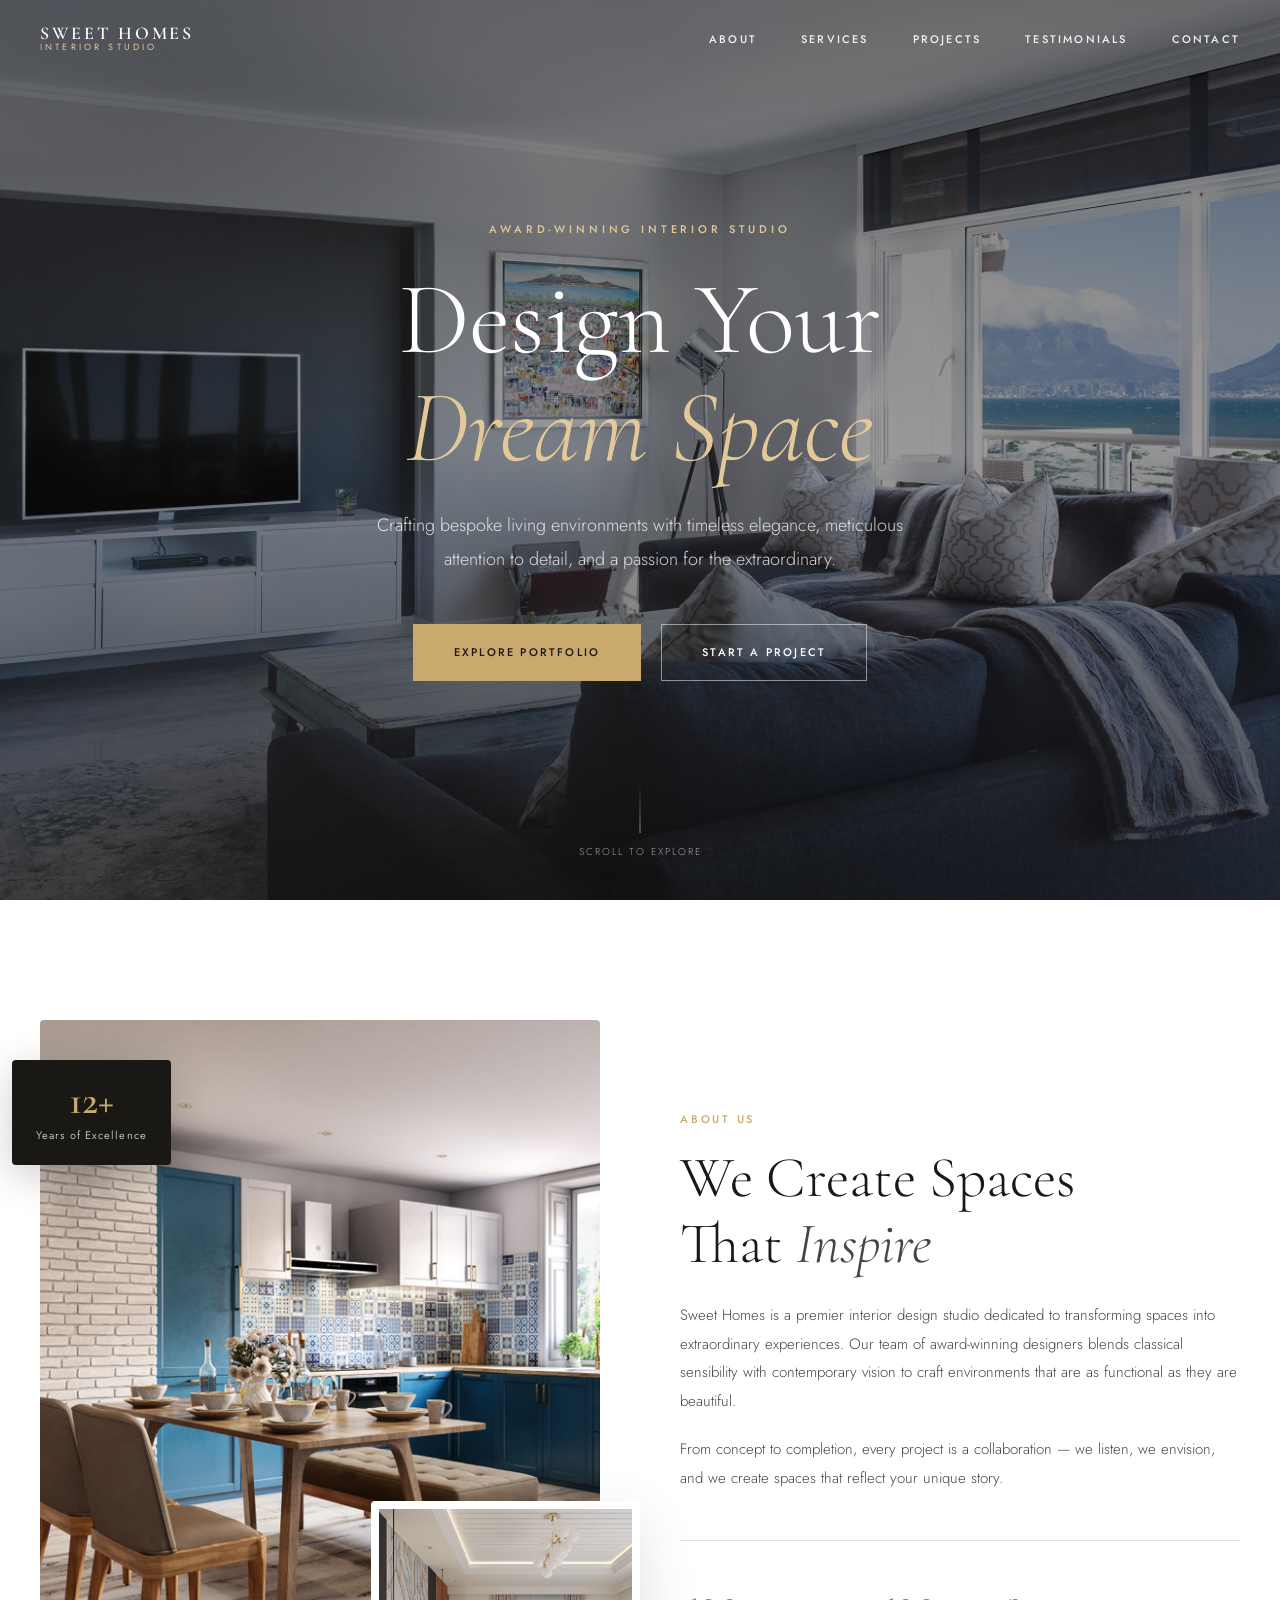
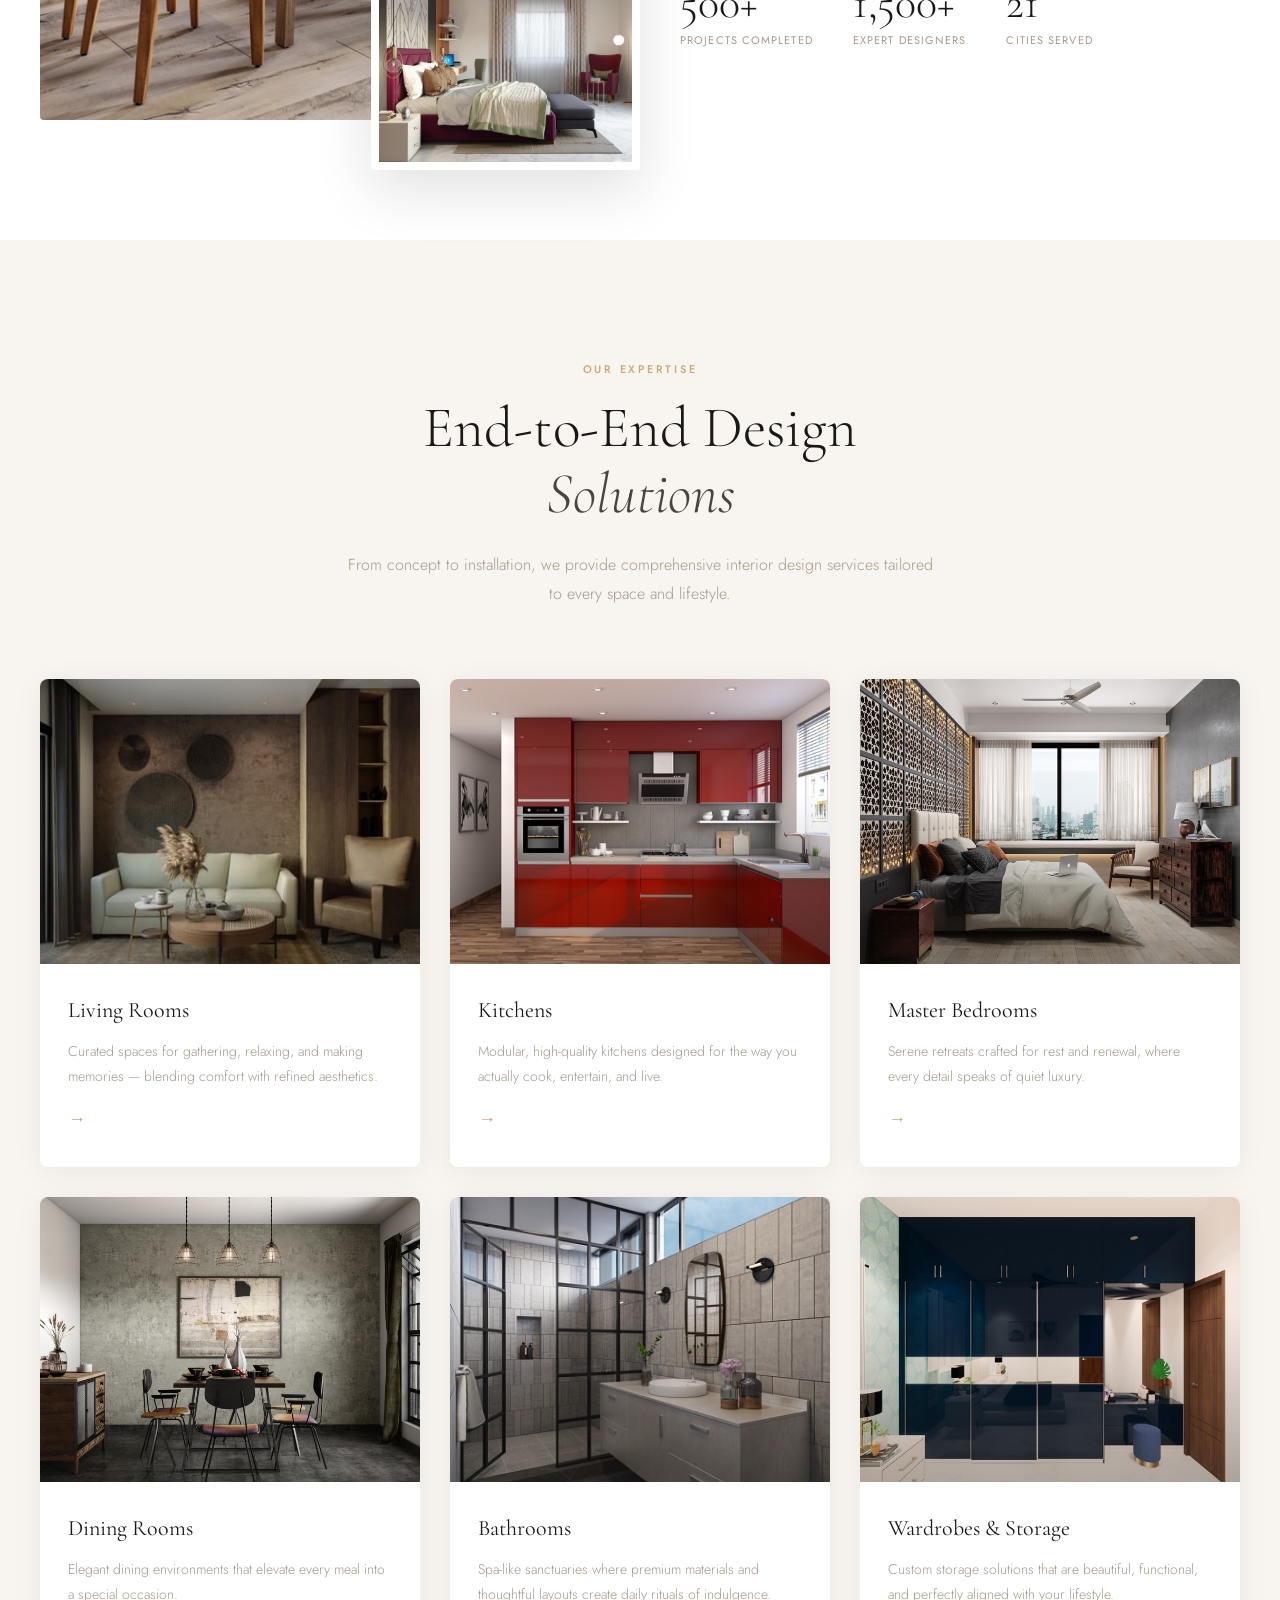
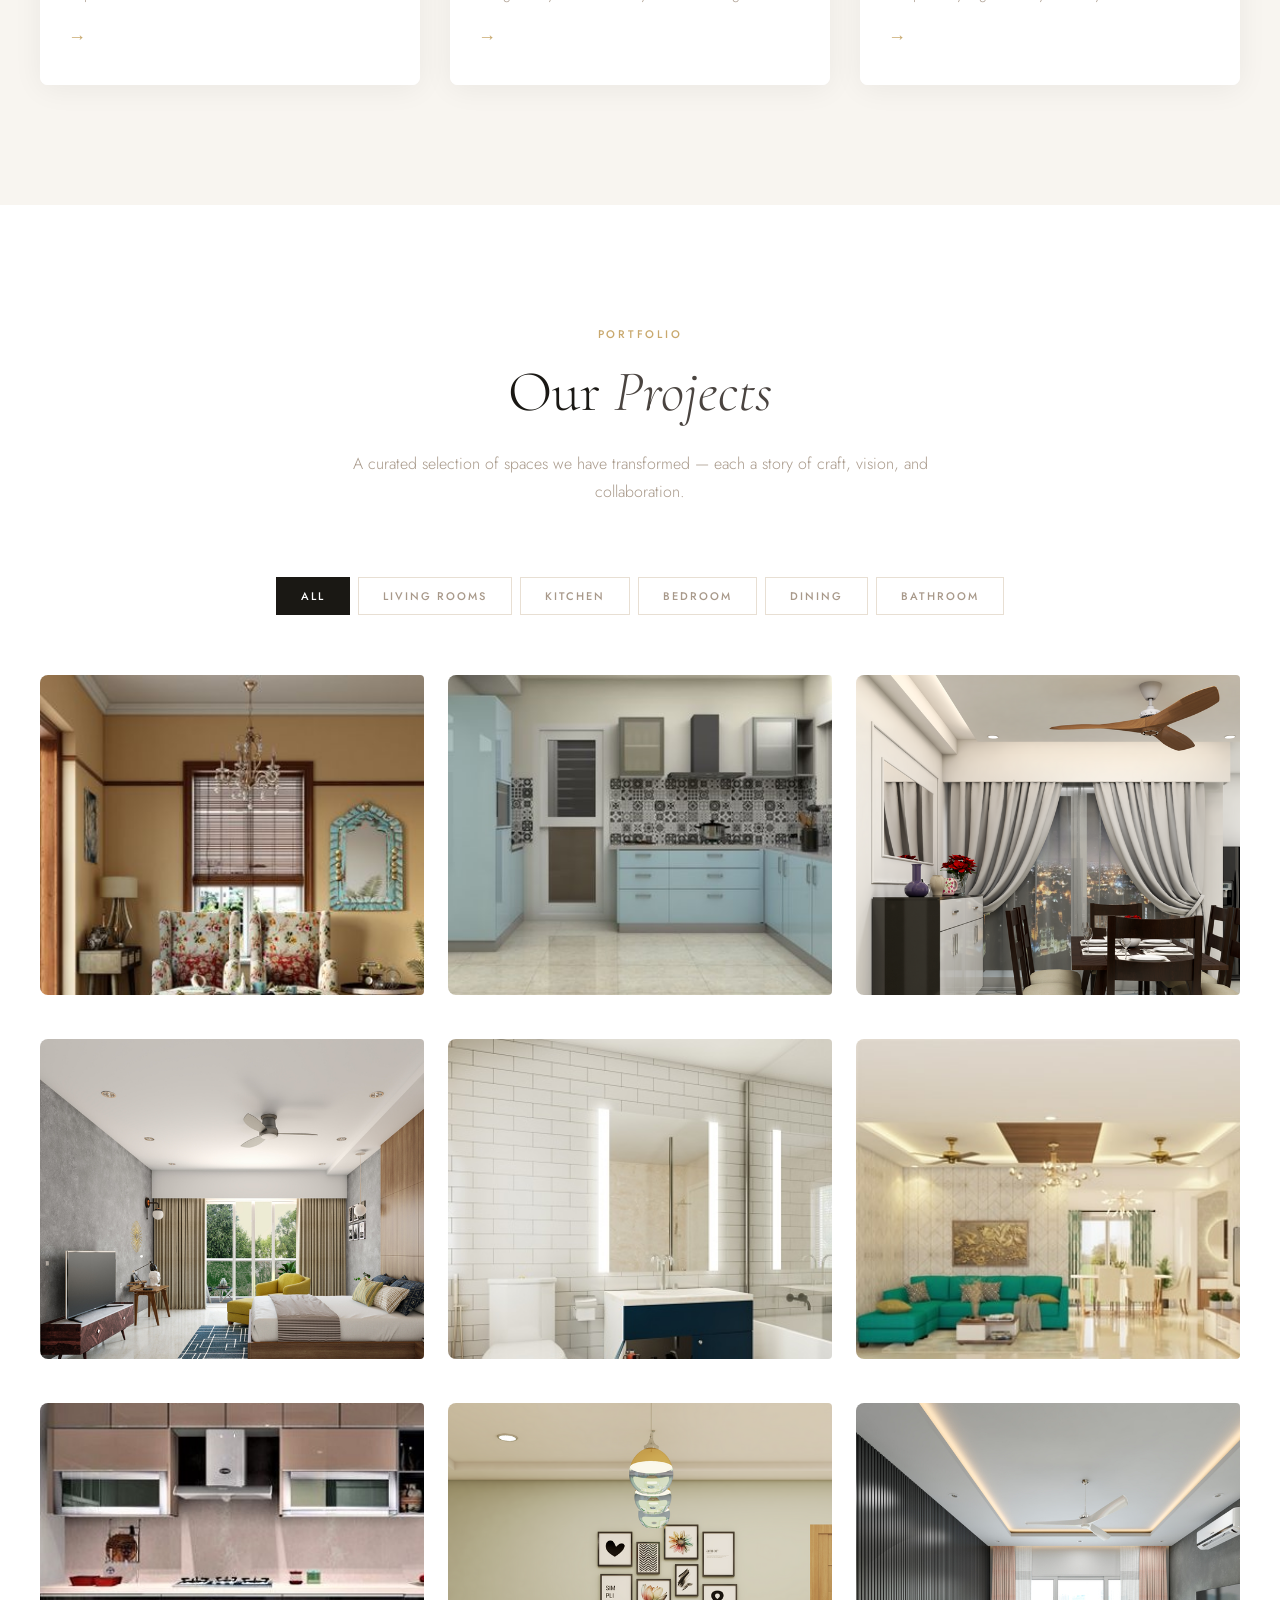
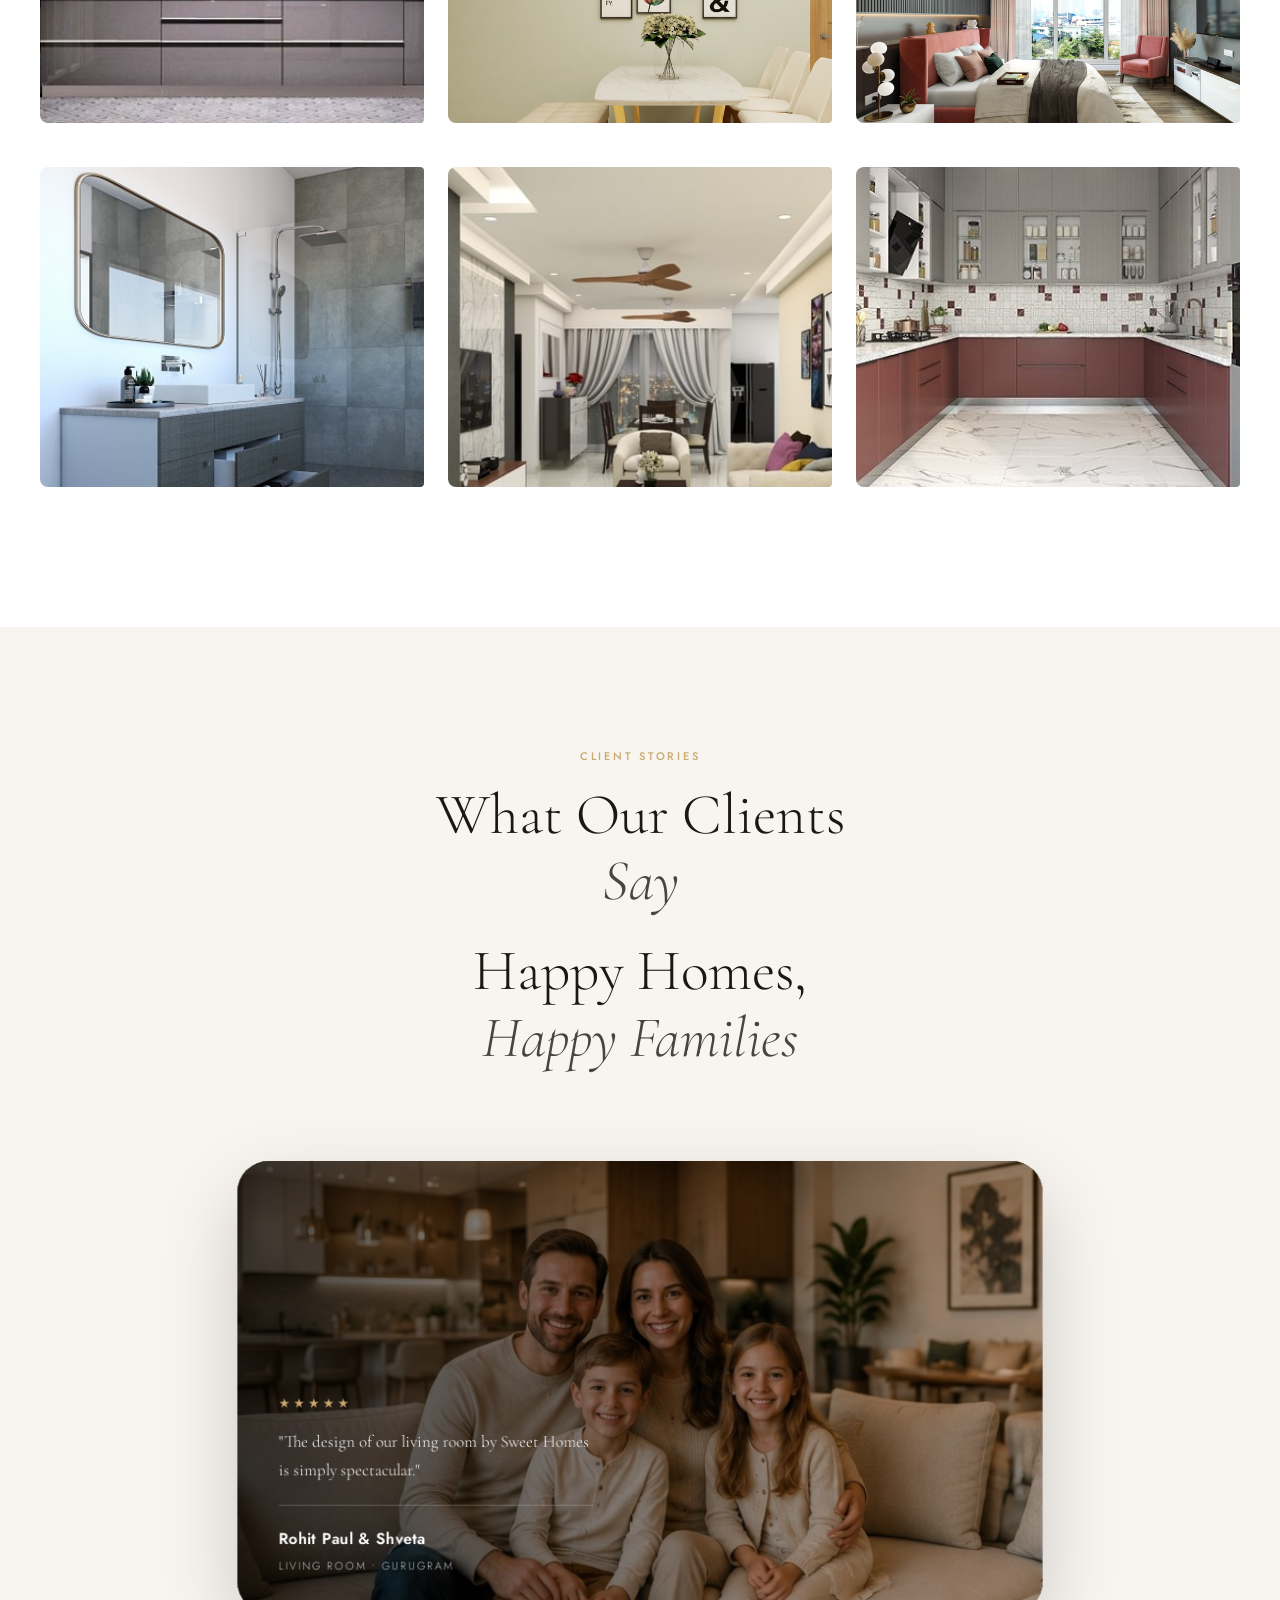
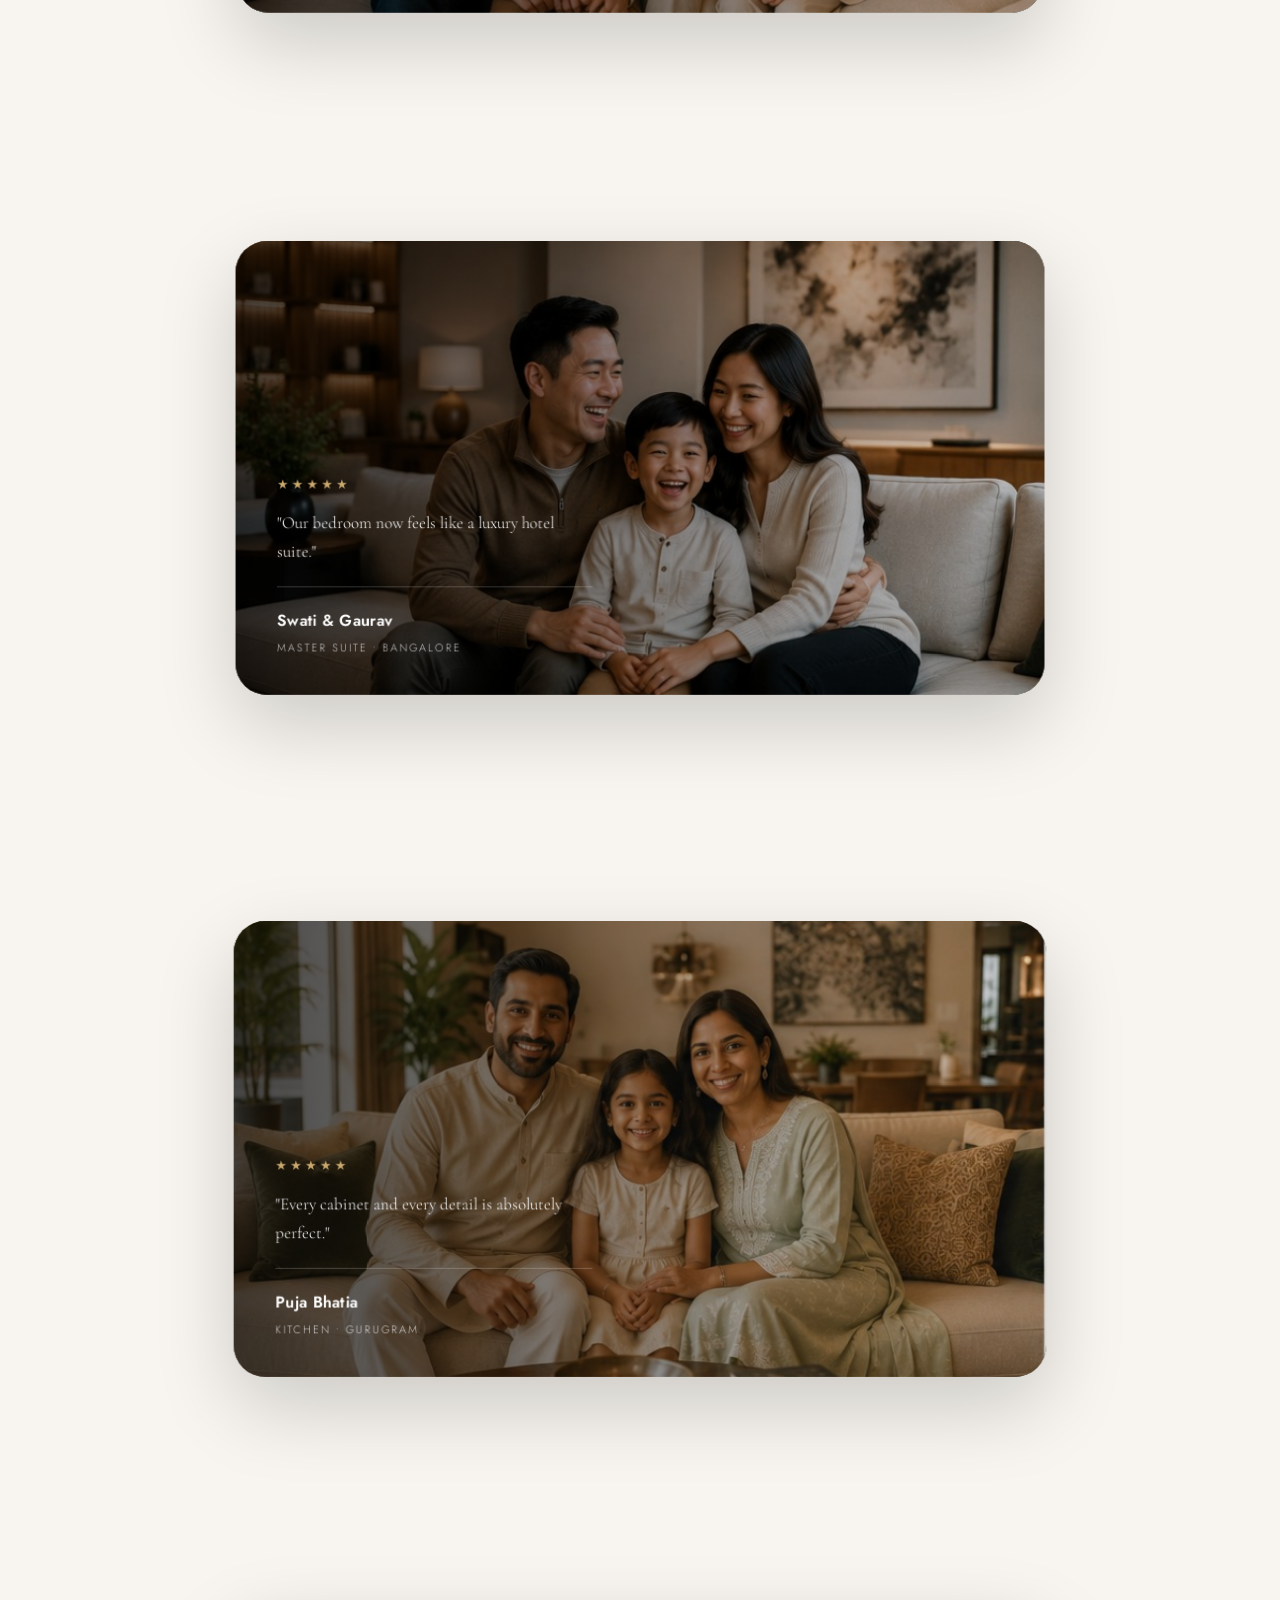
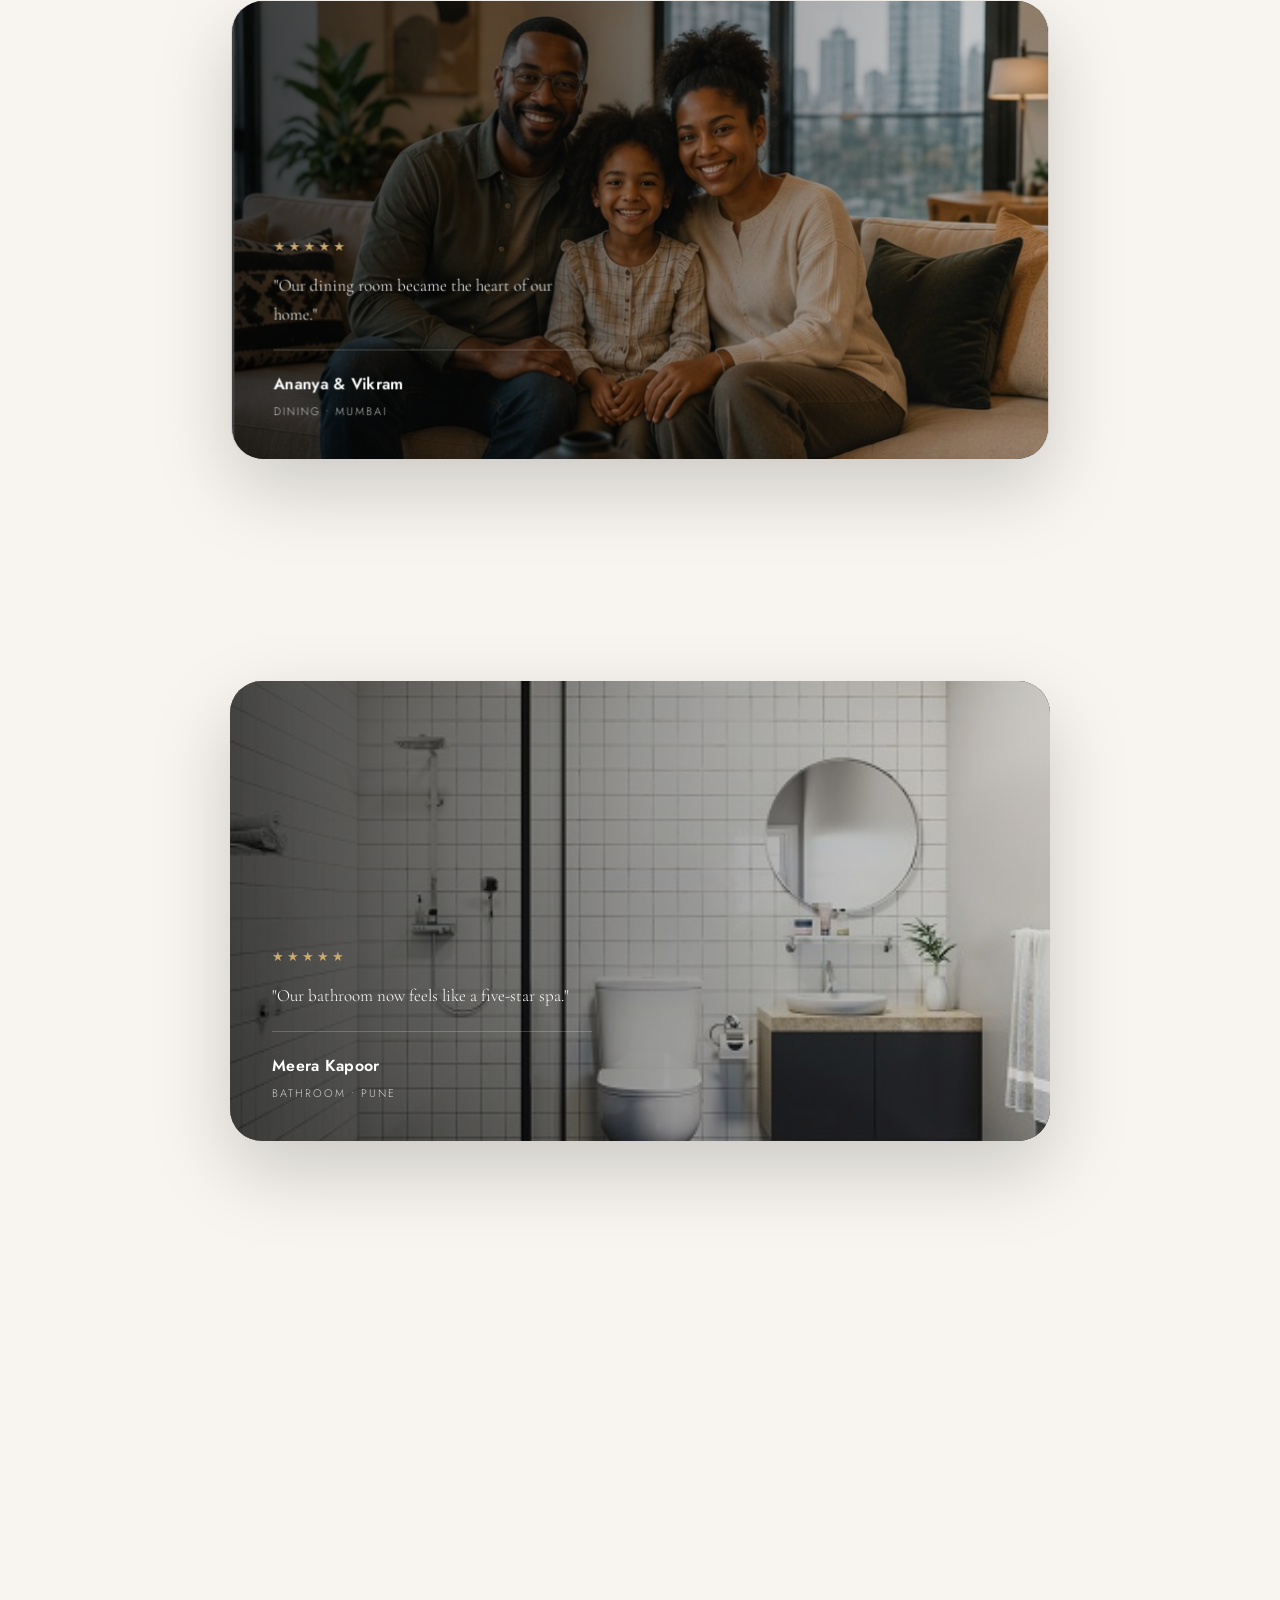
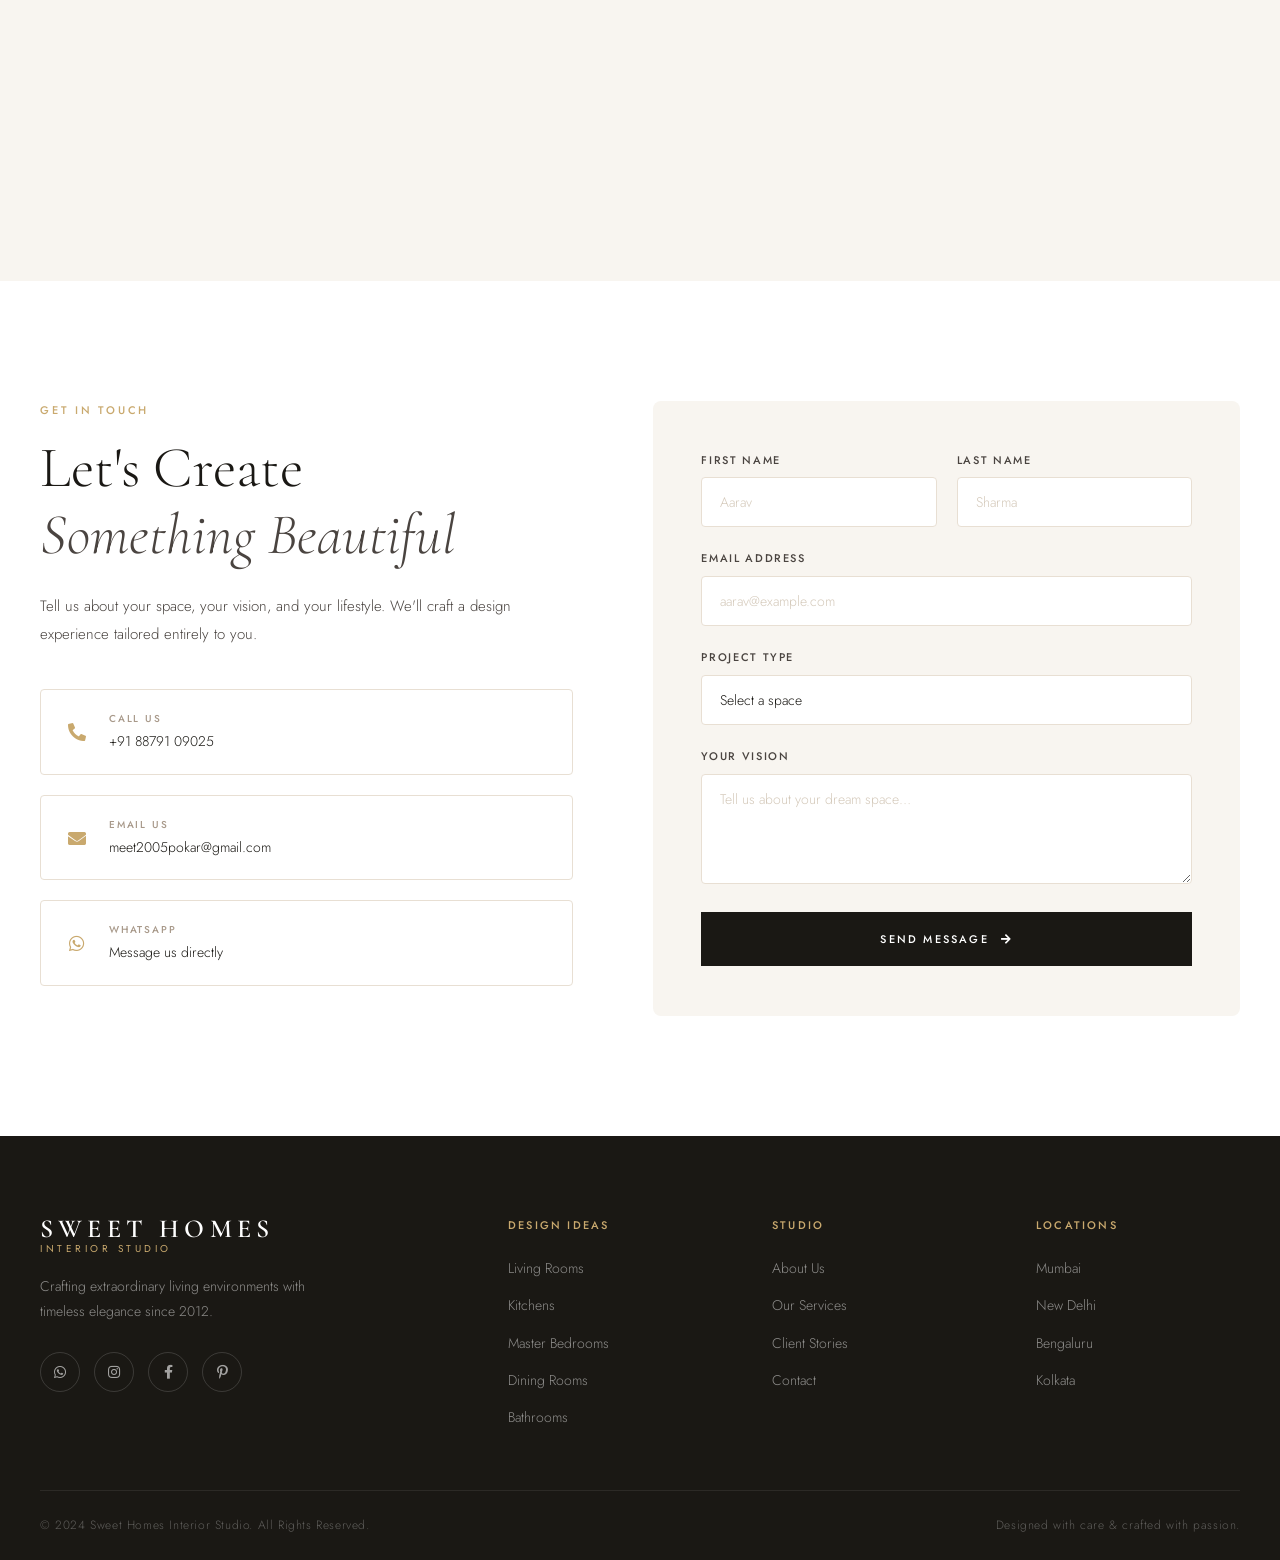
==== commit e185a97f: "Updated testimonial section" ====
--- a/interior designing/Interia-main/index.html
+++ b/interior designing/Interia-main/index.html
@@ -370,105 +370,98 @@
             </div>
         </div>
 
-        <!-- Full-width Photo Slider -->
-        <div class="testi-slider" id="testiSlider">
-            <!-- Slide 1 -->
-            <div class="testi-slide active">
-                <img src="source/living8.jpg" alt="Living room project" loading="lazy">
-
-                <div class="testi-overlay"></div>
-                <div class="testi-quote">
+        <div class="stack-testimonials">
+
+            <div class="stack-card">
+                <img src="source/living8.jpg" alt="">
+                <div class="stack-overlay"></div>
+
+                <div class="stack-content">
                     <div class="stars">★★★★★</div>
-                    <blockquote>"The design of our living room by Sweet Homes is simply spectacular. They understood our
-                        vibe perfectly and delivered a space that feels both cozy and ultra-luxurious."</blockquote>
+
+                    <blockquote>
+                        "The design of our living room by Sweet Homes is simply spectacular."
+                    </blockquote>
+
                     <div class="testimonial-author">
-                        <strong>Rohit Paul &amp; Shveta</strong>
-                        <span>Living Room, Gurugram</span>
-                    </div>
-                </div>
-            </div>
-            <!-- Slide 2 -->
-            <div class="testi-slide">
-                <img src="source/master-bedroom7.jpg" alt="Bedroom project" loading="lazy">
-
-
-                <div class="testi-overlay"></div>
-                <div class="testi-quote">
+                        <strong>Rohit Paul & Shveta</strong>
+                        <span>Living Room • Gurugram</span>
+                    </div>
+                </div>
+            </div>
+
+            <div class="stack-card">
+                <img src="source/master-bedroom7.jpg" alt="">
+                <div class="stack-overlay"></div>
+
+                <div class="stack-content">
                     <div class="stars">★★★★★</div>
-                    <blockquote>"Our experience with Sweet Homes was exceptional. The bedroom design is a peaceful
-                        sanctuary with gorgeous textures and smart layout options that make it a joy to wake up in every
-                        morning."</blockquote>
+
+                    <blockquote>
+                        "Our bedroom now feels like a luxury hotel suite."
+                    </blockquote>
+
                     <div class="testimonial-author">
-                        <strong>Swati &amp; Gaurav</strong>
-                        <span>Master Suite, Bangalore</span>
-                    </div>
-                </div>
-            </div>
-            <!-- Slide 3 -->
-            <div class="testi-slide">
-                <img src="source/kitchen3.jpg" alt="Kitchen project" loading="lazy">
-                <div class="testi-overlay"></div>
-
-                <div class="testi-quote">
+                        <strong>Swati & Gaurav</strong>
+                        <span>Master Suite • Bangalore</span>
+                    </div>
+                </div>
+            </div>
+
+            <div class="stack-card">
+                <img src="source/kitchen3.jpg" alt="">
+                <div class="stack-overlay"></div>
+
+                <div class="stack-content">
                     <div class="stars">★★★★★</div>
-                    <blockquote>"The modular kitchen Sweet Homes built for us is highly functional and absolutely
-                        beautiful. Every cabinet and pull-out is ergonomically perfect. We love cooking here!"
+
+                    <blockquote>
+                        "Every cabinet and every detail is absolutely perfect."
                     </blockquote>
+
                     <div class="testimonial-author">
                         <strong>Puja Bhatia</strong>
-                        <span>Modular Kitchen, Gurugram</span>
-                    </div>
-                </div>
-            </div>
-            <!-- Slide 4 -->
-            <div class="testi-slide">
-                <img src="source/dining-room5.jpg" alt="Dining room project" loading="lazy">
-
-                <div class="testi-overlay"></div>
-                <div class="testi-quote">
+                        <span>Kitchen • Gurugram</span>
+                    </div>
+                </div>
+            </div>
+
+            <div class="stack-card">
+                <img src="source/dining-room5.jpg" alt="">
+                <div class="stack-overlay"></div>
+
+                <div class="stack-content">
                     <div class="stars">★★★★★</div>
-                    <blockquote>"We reached out to Sweet Homes to design our open dining space, and they created a
-                        masterpiece. It's the highlight of our home where we love hosting friends and family."
+
+                    <blockquote>
+                        "Our dining room became the heart of our home."
                     </blockquote>
+
                     <div class="testimonial-author">
-                        <strong>Ananya &amp; Vikram Shah</strong>
-                        <span>Dining Area, Mumbai</span>
-                    </div>
-                </div>
-            </div>
-            <!-- Slide 5 -->
-            <div class="testi-slide">
-                <img src="source/bathroom9.jpg" alt="Bathroom project" loading="lazy">
-
-                <div class="testi-overlay"></div>
-                <div class="testi-quote">
+                        <strong>Ananya & Vikram</strong>
+                        <span>Dining • Mumbai</span>
+                    </div>
+                </div>
+            </div>
+
+            <div class="stack-card">
+                <img src="source/bathroom9.jpg" alt="">
+                <div class="stack-overlay"></div>
+
+                <div class="stack-content">
                     <div class="stars">★★★★★</div>
-                    <blockquote>"Our master bathroom feels like a five-star spa resort. The stone selection, minimal
-                        fixtures, and perfect ambient lighting elevated the room beyond our wildest expectations."
+
+                    <blockquote>
+                        "Our bathroom now feels like a five-star spa."
                     </blockquote>
+
                     <div class="testimonial-author">
-                        <strong>Meera &amp; Arjun Kapoor</strong>
-                        <span>Spa Bathroom, Pune</span>
-                    </div>
-                </div>
-            </div>
-
-            <!-- Slider Controls -->
-            <button class="testi-prev" id="testiPrev" aria-label="Previous slide">
-                <i class="fas fa-chevron-left"></i>
-            </button>
-            <button class="testi-next" id="testiNext" aria-label="Next slide">
-                <i class="fas fa-chevron-right"></i>
-            </button>
-
-            <!-- Dots -->
-            <div class="testi-dots" id="testiDots">
-                <button class="testi-dot active" data-slide="0" aria-label="Slide 1"></button>
-                <button class="testi-dot" data-slide="1" aria-label="Slide 2"></button>
-                <button class="testi-dot" data-slide="2" aria-label="Slide 3"></button>
-                <button class="testi-dot" data-slide="3" aria-label="Slide 4"></button>
-                <button class="testi-dot" data-slide="4" aria-label="Slide 5"></button>
-            </div>
+                        <strong>Meera Kapoor</strong>
+                        <span>Bathroom • Pune</span>
+                    </div>
+                </div>
+            </div>
+
         </div>
     </section>
 
--- a/interior designing/Interia-main/luxury-style.css
+++ b/interior designing/Interia-main/luxury-style.css
@@ -849,7 +849,7 @@
 .testi-slider {
     position: relative;
     width: 100%;
-    height: 700px;
+    height: 500px;
     overflow: hidden;
     background: var(--dark);
 }
@@ -928,17 +928,16 @@
 }
 
 .testimonial-author strong {
-    font-size: 15px;
-    font-weight: 500;
-    color: var(--white);
-    letter-spacing: 0.04em;
+    font-size: 16px;
+    font-weight: 600;
+    letter-spacing: 0.3px;
 }
 
 .testimonial-author span {
     font-size: 11px;
-    color: var(--gold-light);
-    letter-spacing: 0.12em;
+    letter-spacing: 0.18em;
     text-transform: uppercase;
+    color: rgba(255, 255, 255, 0.75);
 }
 
 /* Arrows */
@@ -1009,12 +1008,13 @@
     height: 0;
 }
 
-/* Stars global (needed for slider) */
+/* Stars */
 .stars {
     color: var(--gold);
-    font-size: 14px;
-    letter-spacing: 2px;
-    margin-bottom: 16px;
+    font-size: 13px;
+    letter-spacing: 3px;
+    margin-bottom: 14px;
+    font-weight: 500;
 }
 
 /* ══════════════════════════════════════════════════════════
@@ -1541,4 +1541,113 @@
 
 .btn-primary:hover::before {
     transform: none !important;
+}
+
+.masonry-item:nth-child(2) img {
+    transform: scale(1.32);
+    object-position: center 5%;
+}
+
+.masonry-item:nth-child(7) img {
+    transform: scale(1.45);
+    object-position: center -5%;
+}
+
+.masonry-item:nth-child(12) img {
+    transform: scale(1.32);
+    object-position: center 5%;
+}
+
+/* ===========================================
+   STACK TESTIMONIALS
+=========================================== */
+
+.stack-testimonials {
+    width: 72%;
+    max-width: 820px;
+    margin: 0 auto;
+    padding: 40px 0 400px;
+}
+
+.stack-card {
+
+    position: sticky;
+    top: 100px;
+
+
+    width: 100%;
+    height: 460px;
+
+    margin-bottom: 220px;
+
+    overflow: hidden;
+
+    border-radius: 32px;
+
+    background: #111;
+
+    box-shadow: 0 30px 80px rgba(0, 0, 0, .18);
+
+    transition:
+        transform .45s cubic-bezier(.22, .61, .36, 1),
+        filter .45s cubic-bezier(.22, .61, .36, 1);
+
+    transform-origin: top center;
+
+    will-change: transform;
+
+}
+
+.stack-card img {
+
+    position: absolute;
+    inset: 0;
+
+    width: 100%;
+    height: 100%;
+
+    object-fit: cover;
+
+}
+
+.stack-overlay {
+
+    position: absolute;
+    inset: 0;
+
+    background: linear-gradient(to right,
+            rgba(0, 0, 0, .72),
+            rgba(0, 0, 0, .38),
+            rgba(0, 0, 0, .12));
+
+}
+
+.stack-content {
+
+    position: absolute;
+
+    left: 42px;
+    bottom: 38px;
+
+    width: 320px;
+
+    color: #fff;
+
+    z-index: 5;
+}
+
+.stack-content blockquote {
+
+    font-family: var(--font-serif);
+
+    font-size: 17px;
+
+    font-weight: 300;
+
+    line-height: 1.7;
+
+    margin: 14px 0 20px;
+
+    max-width: 320px;
+
 }
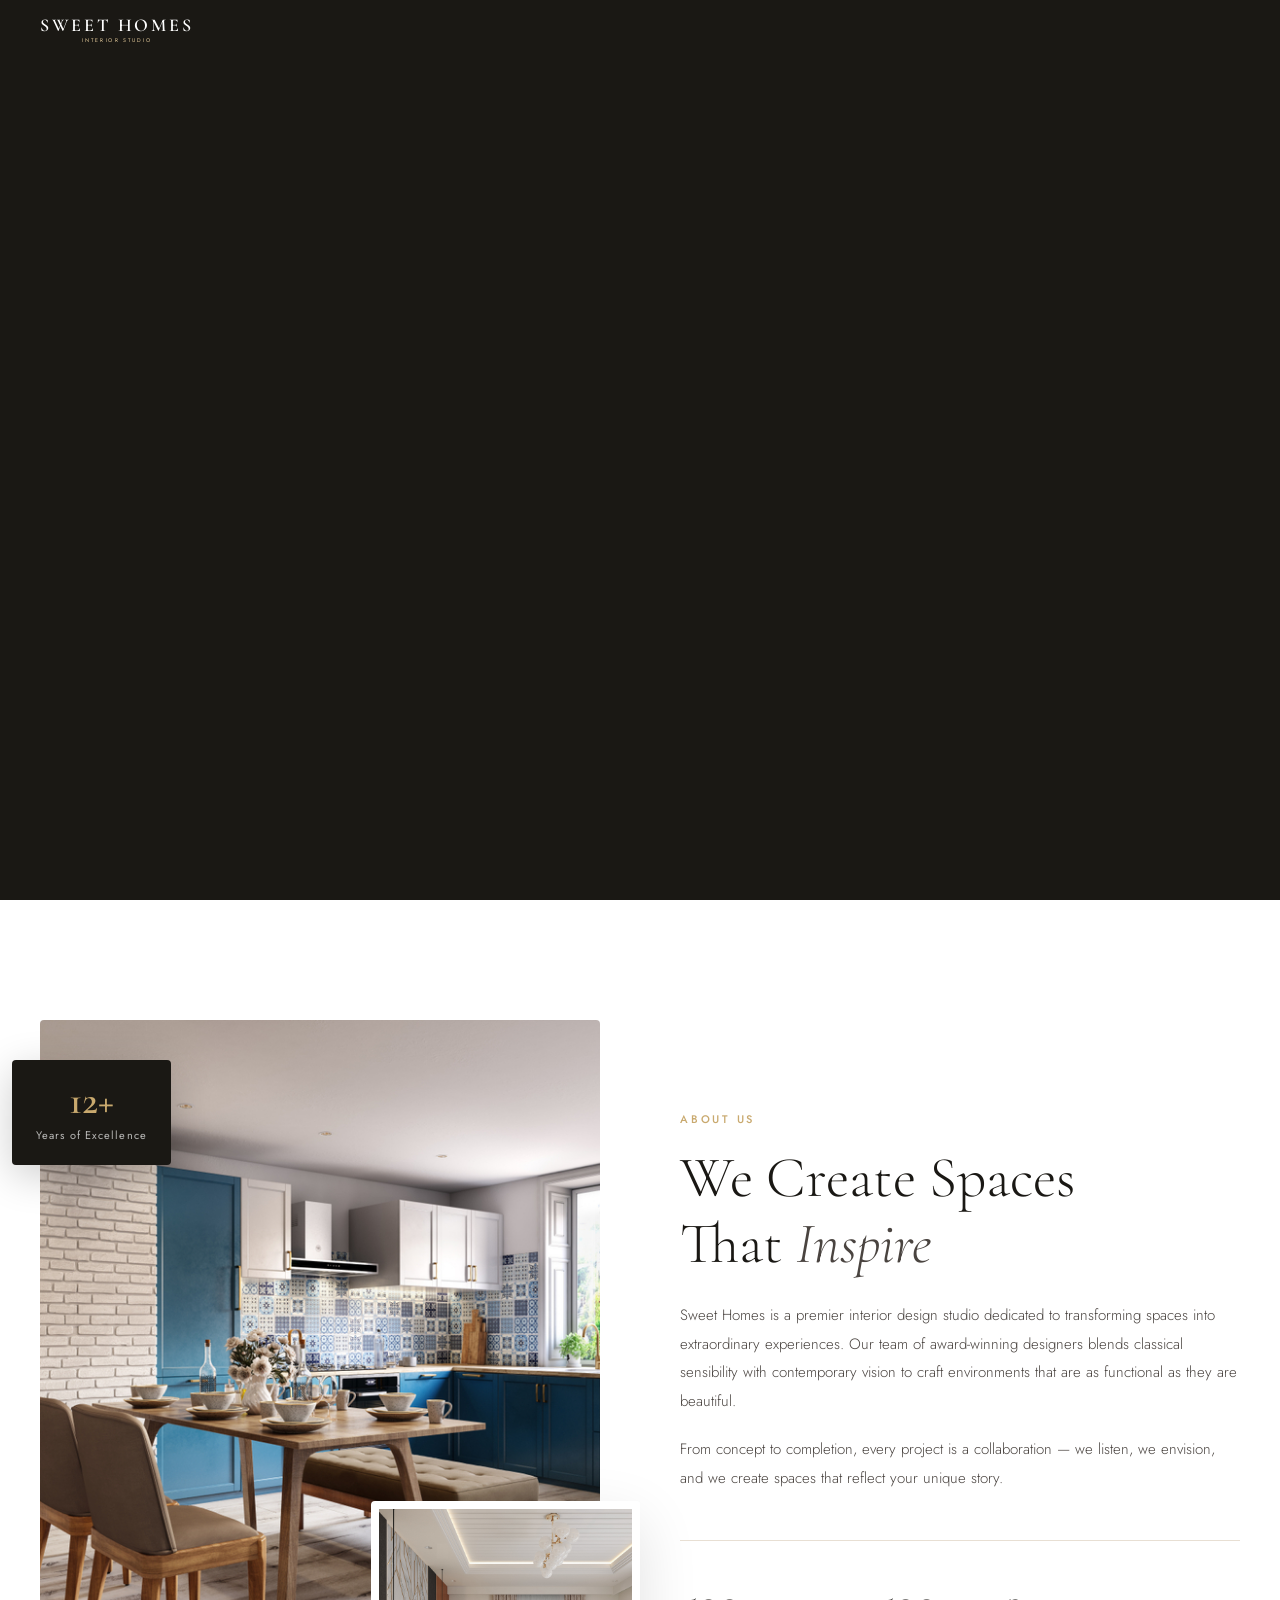
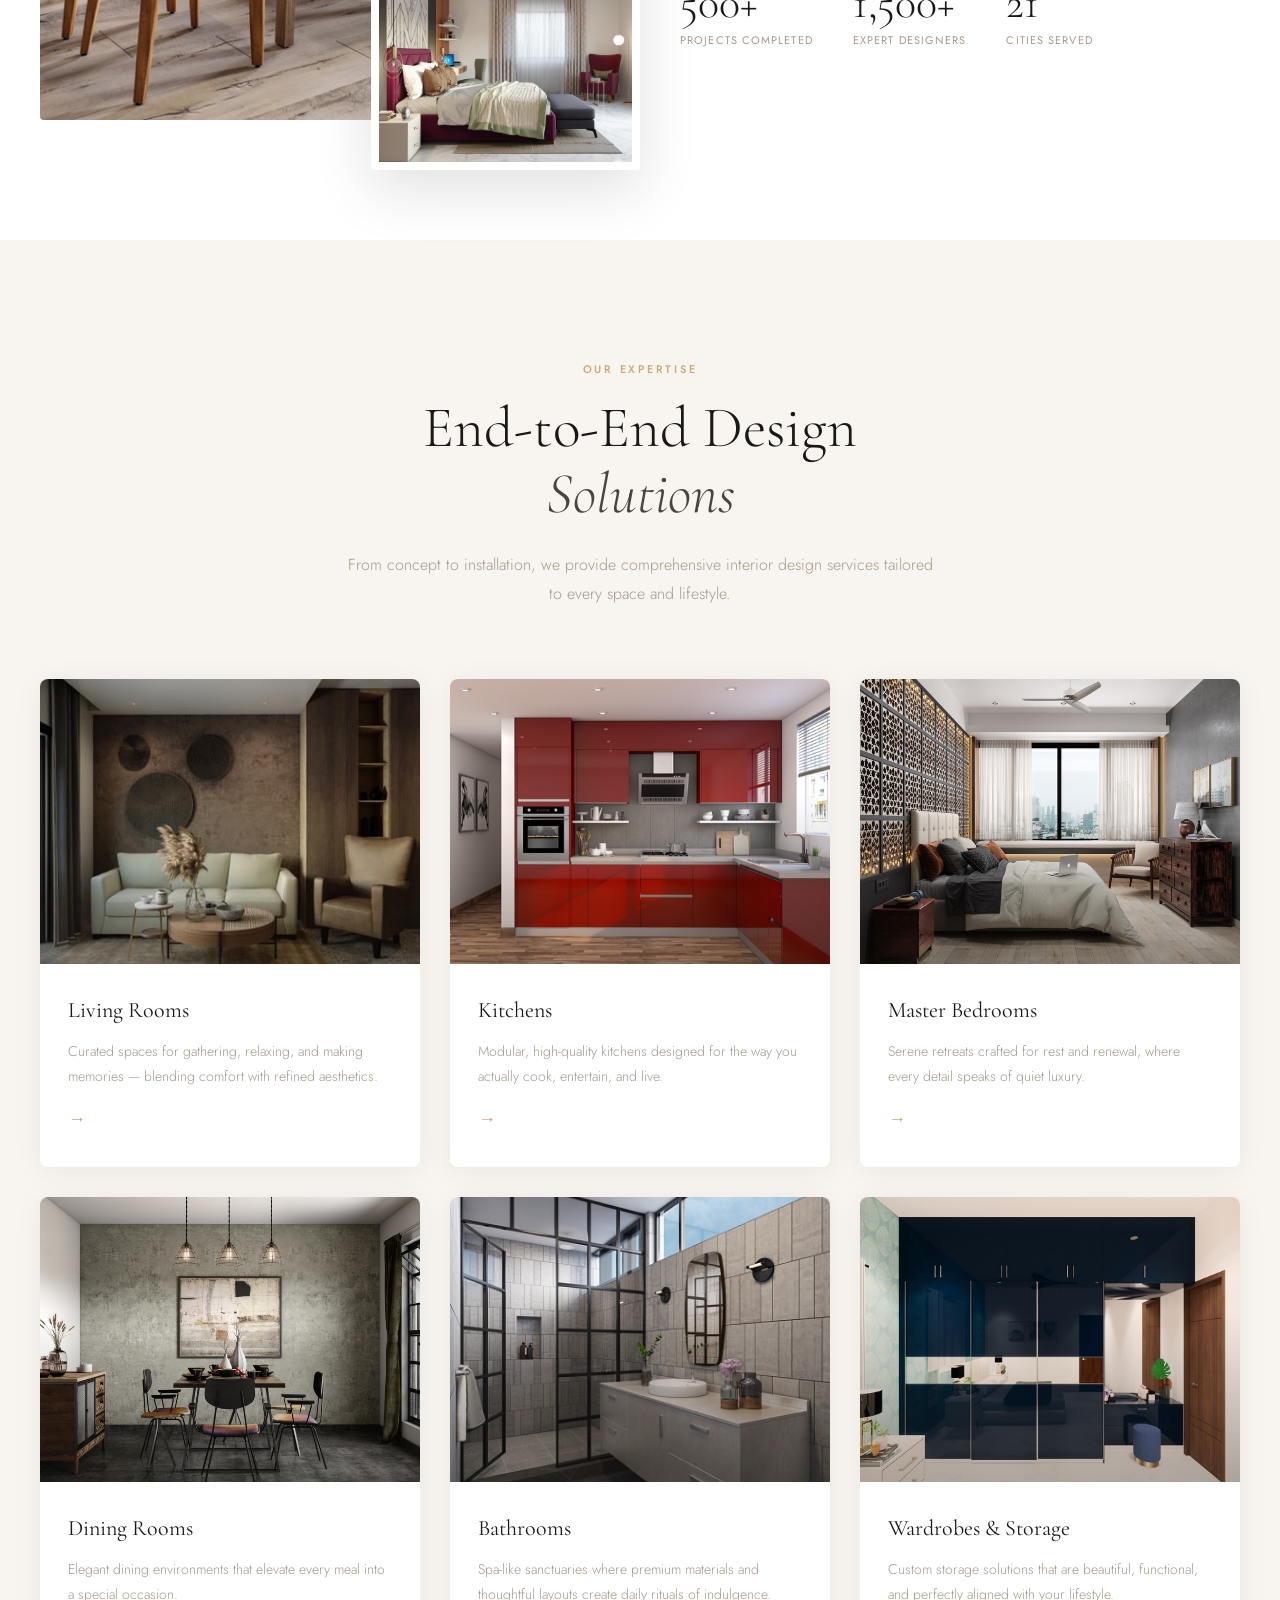
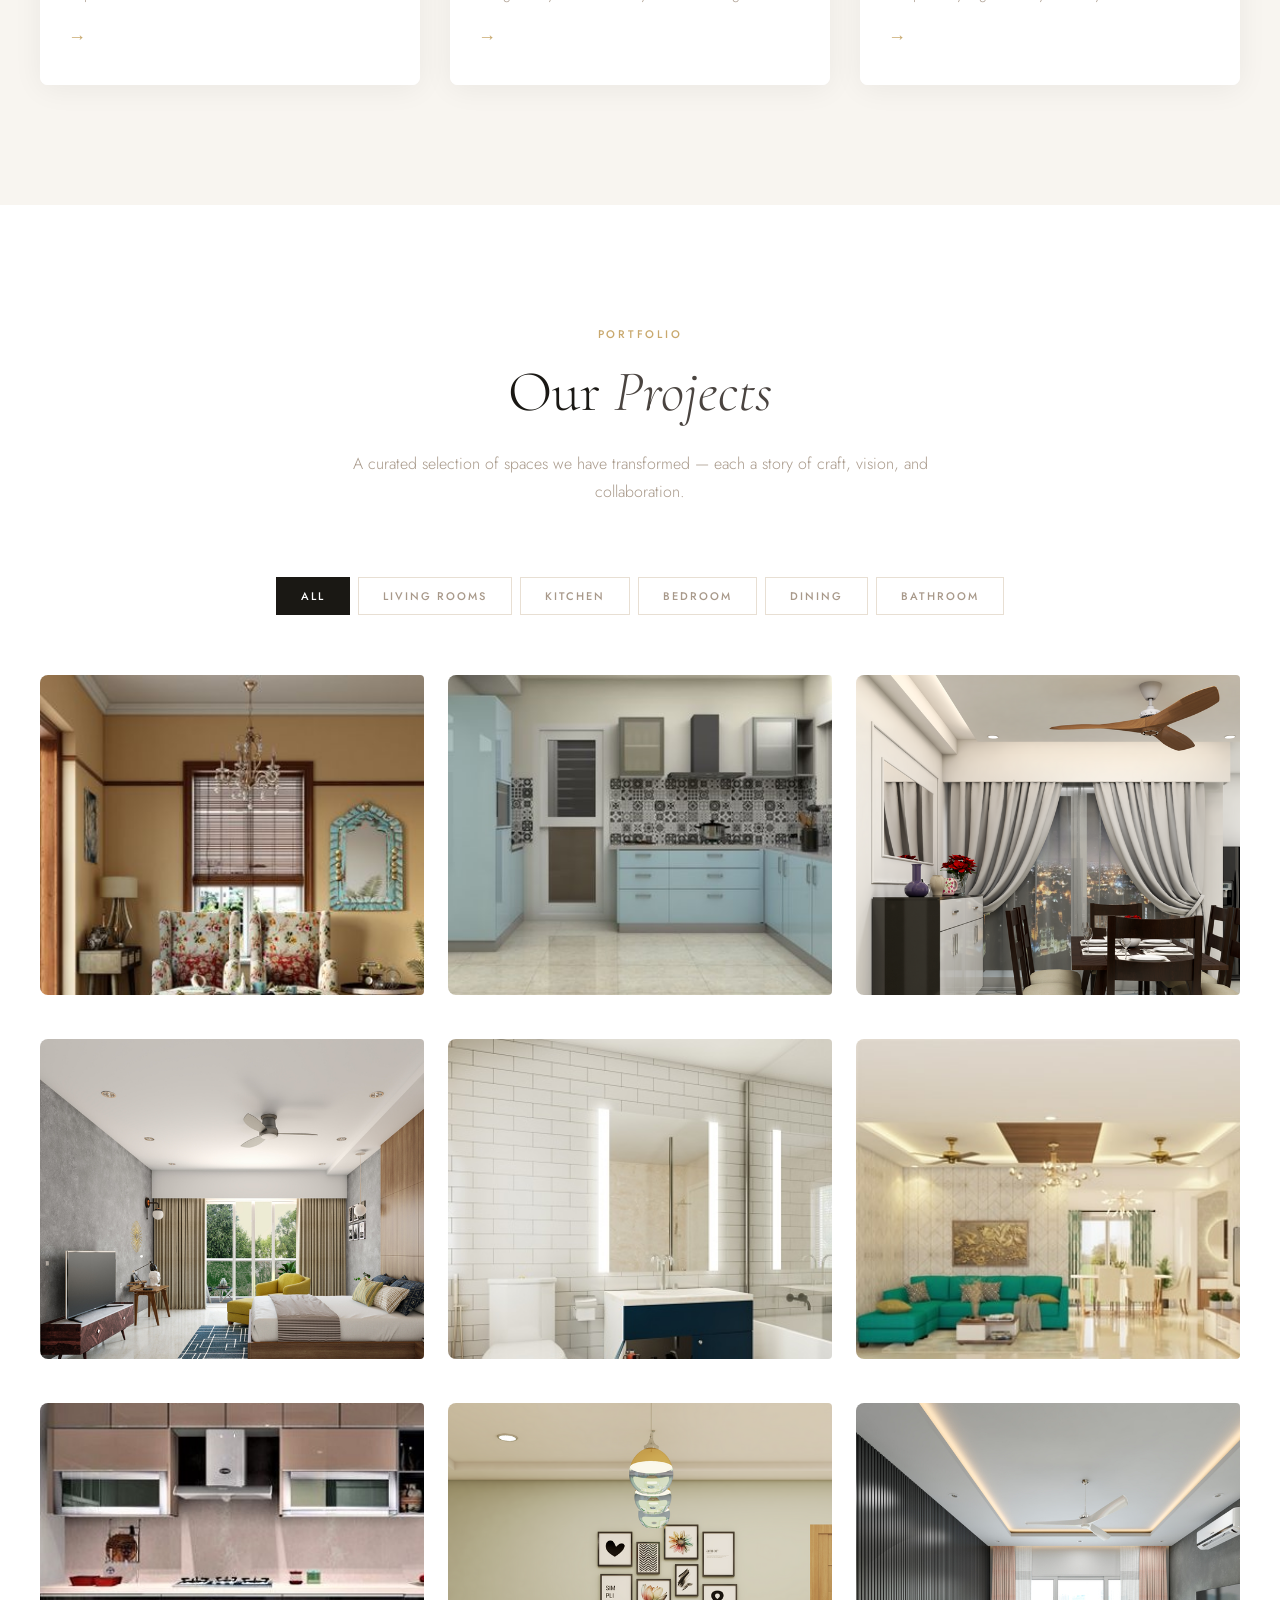
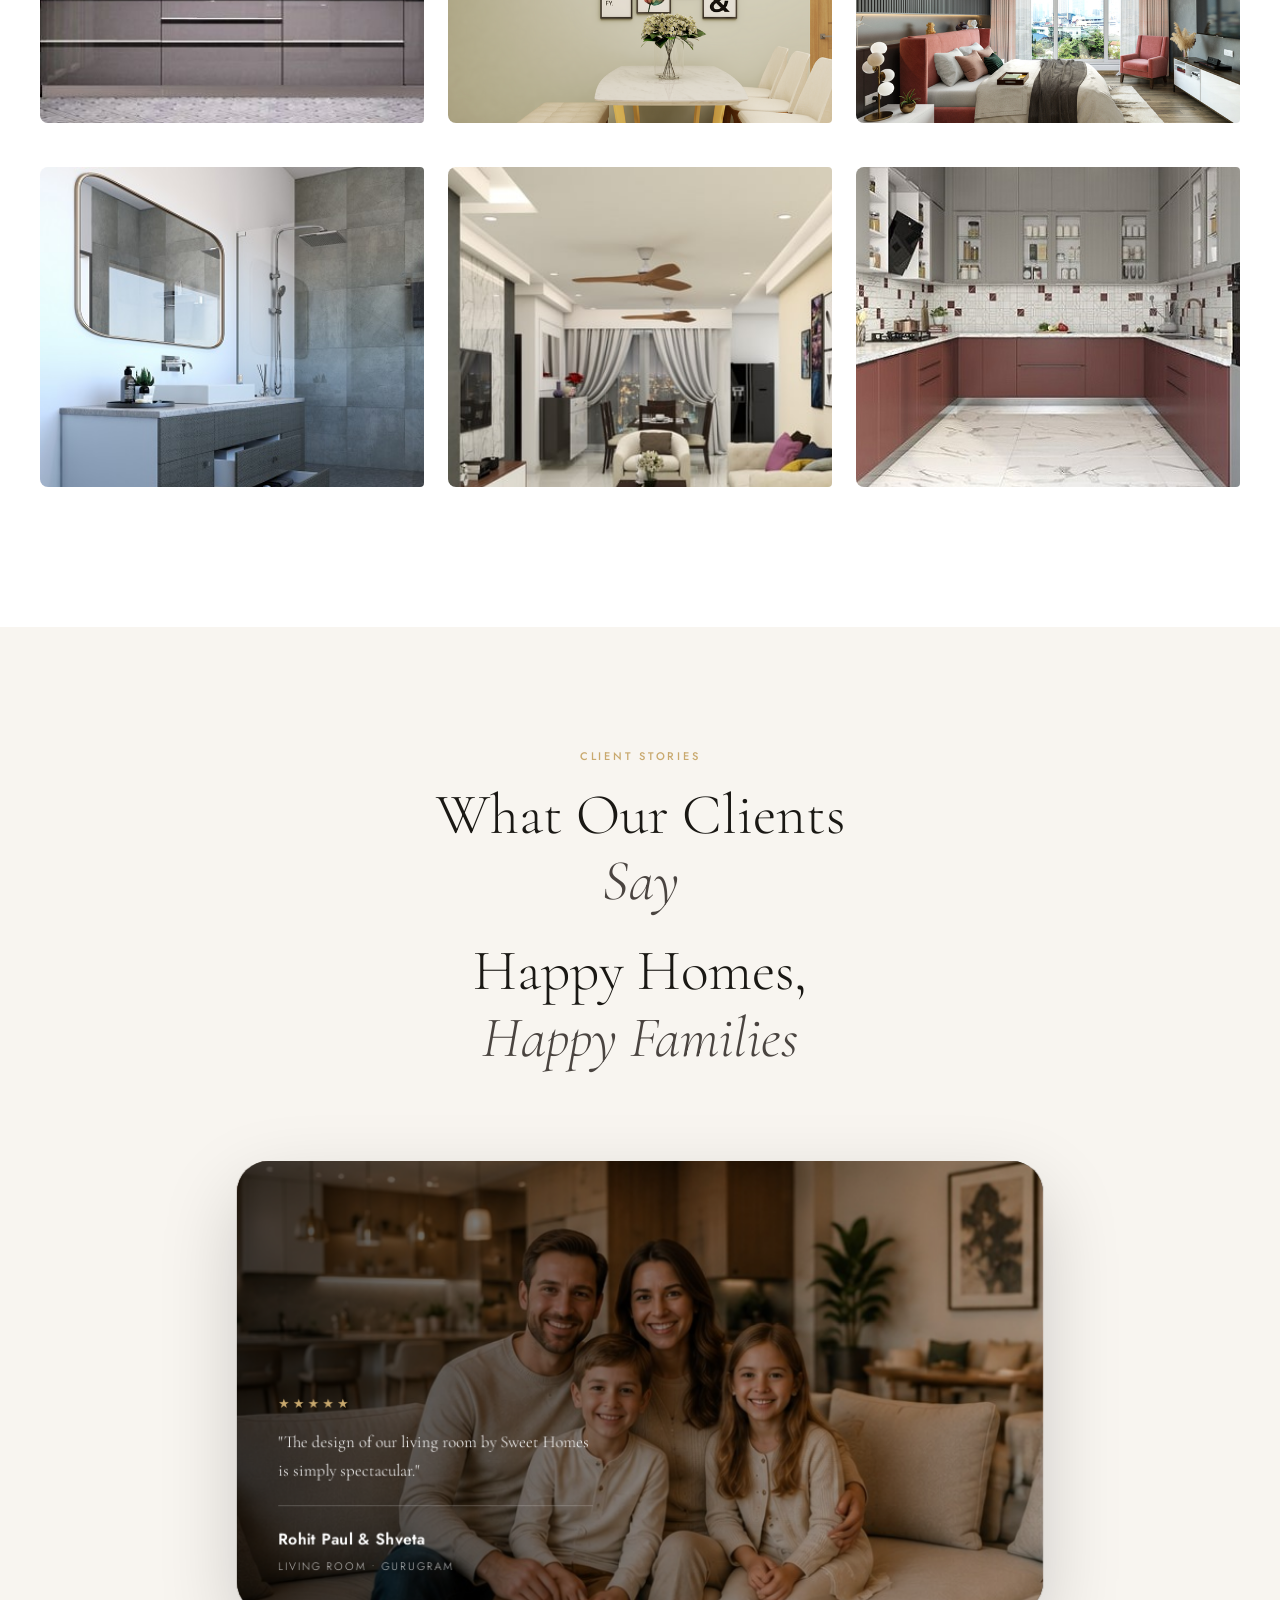
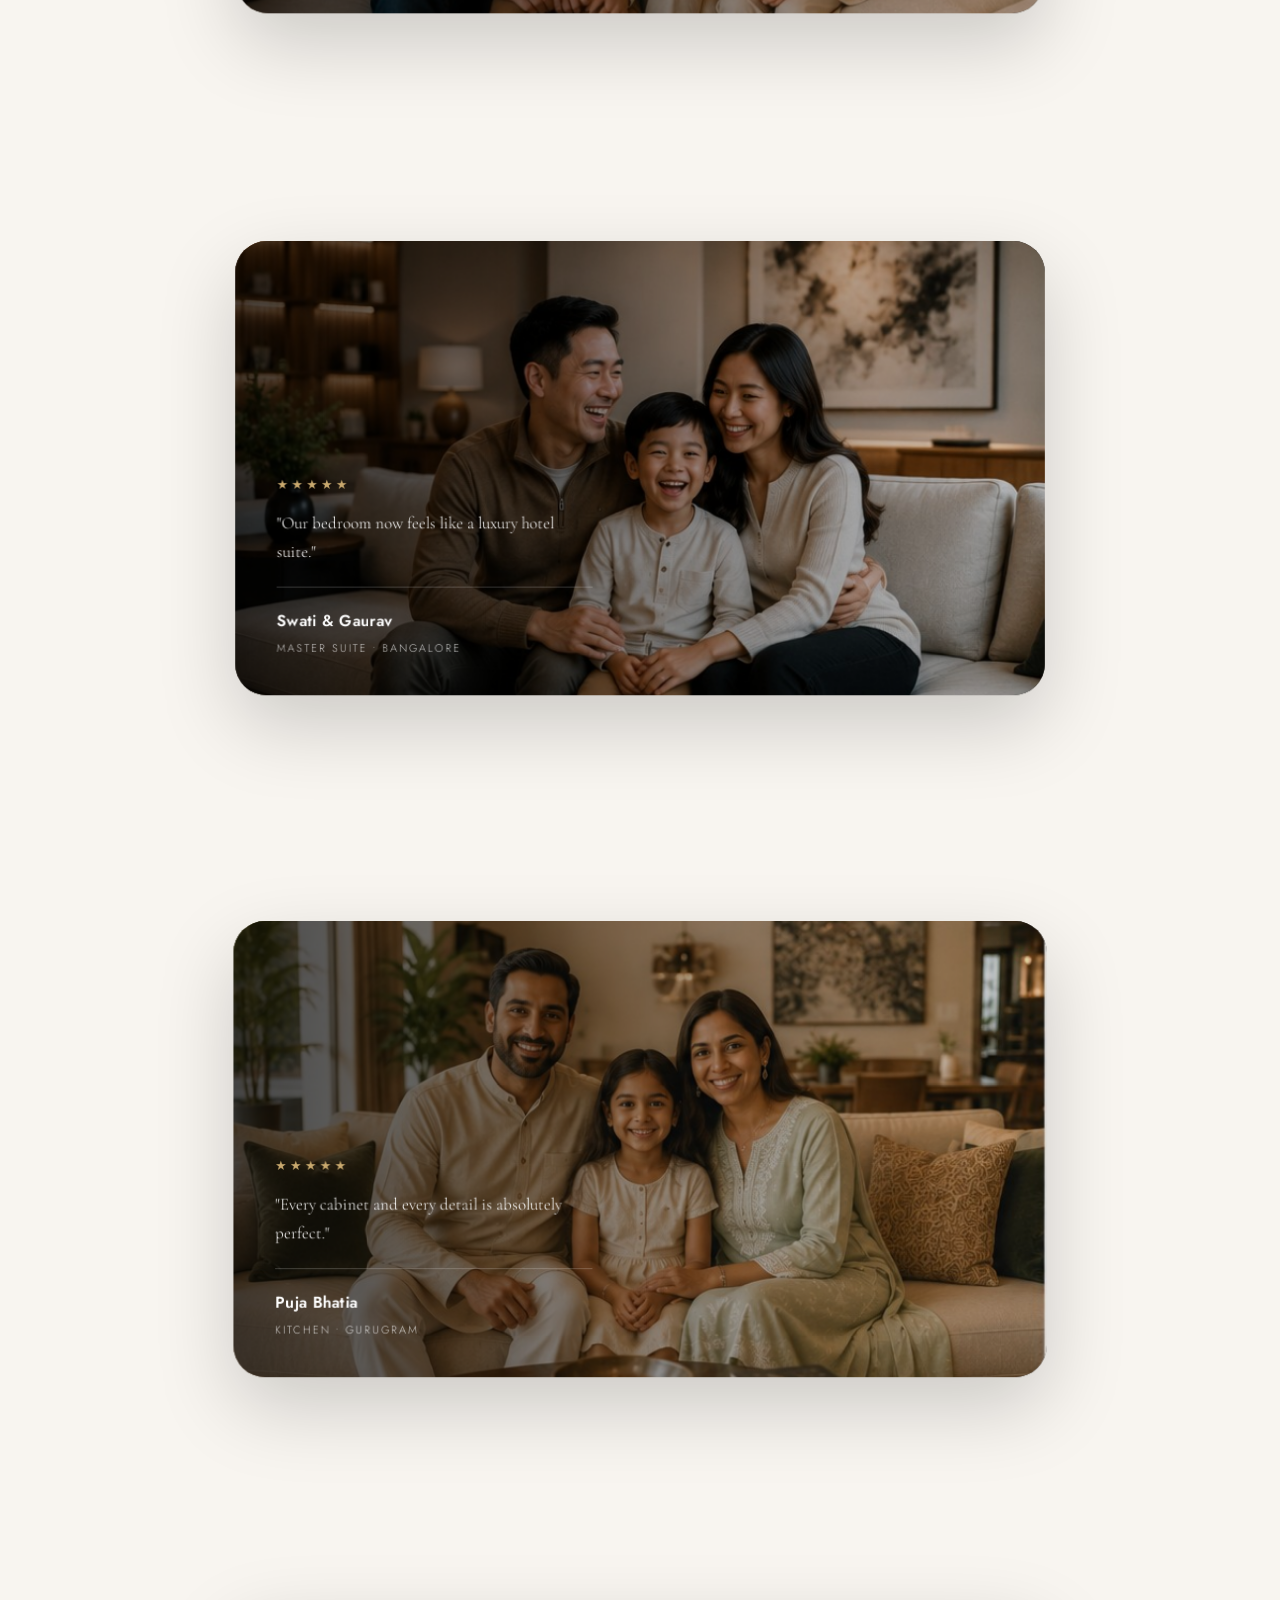
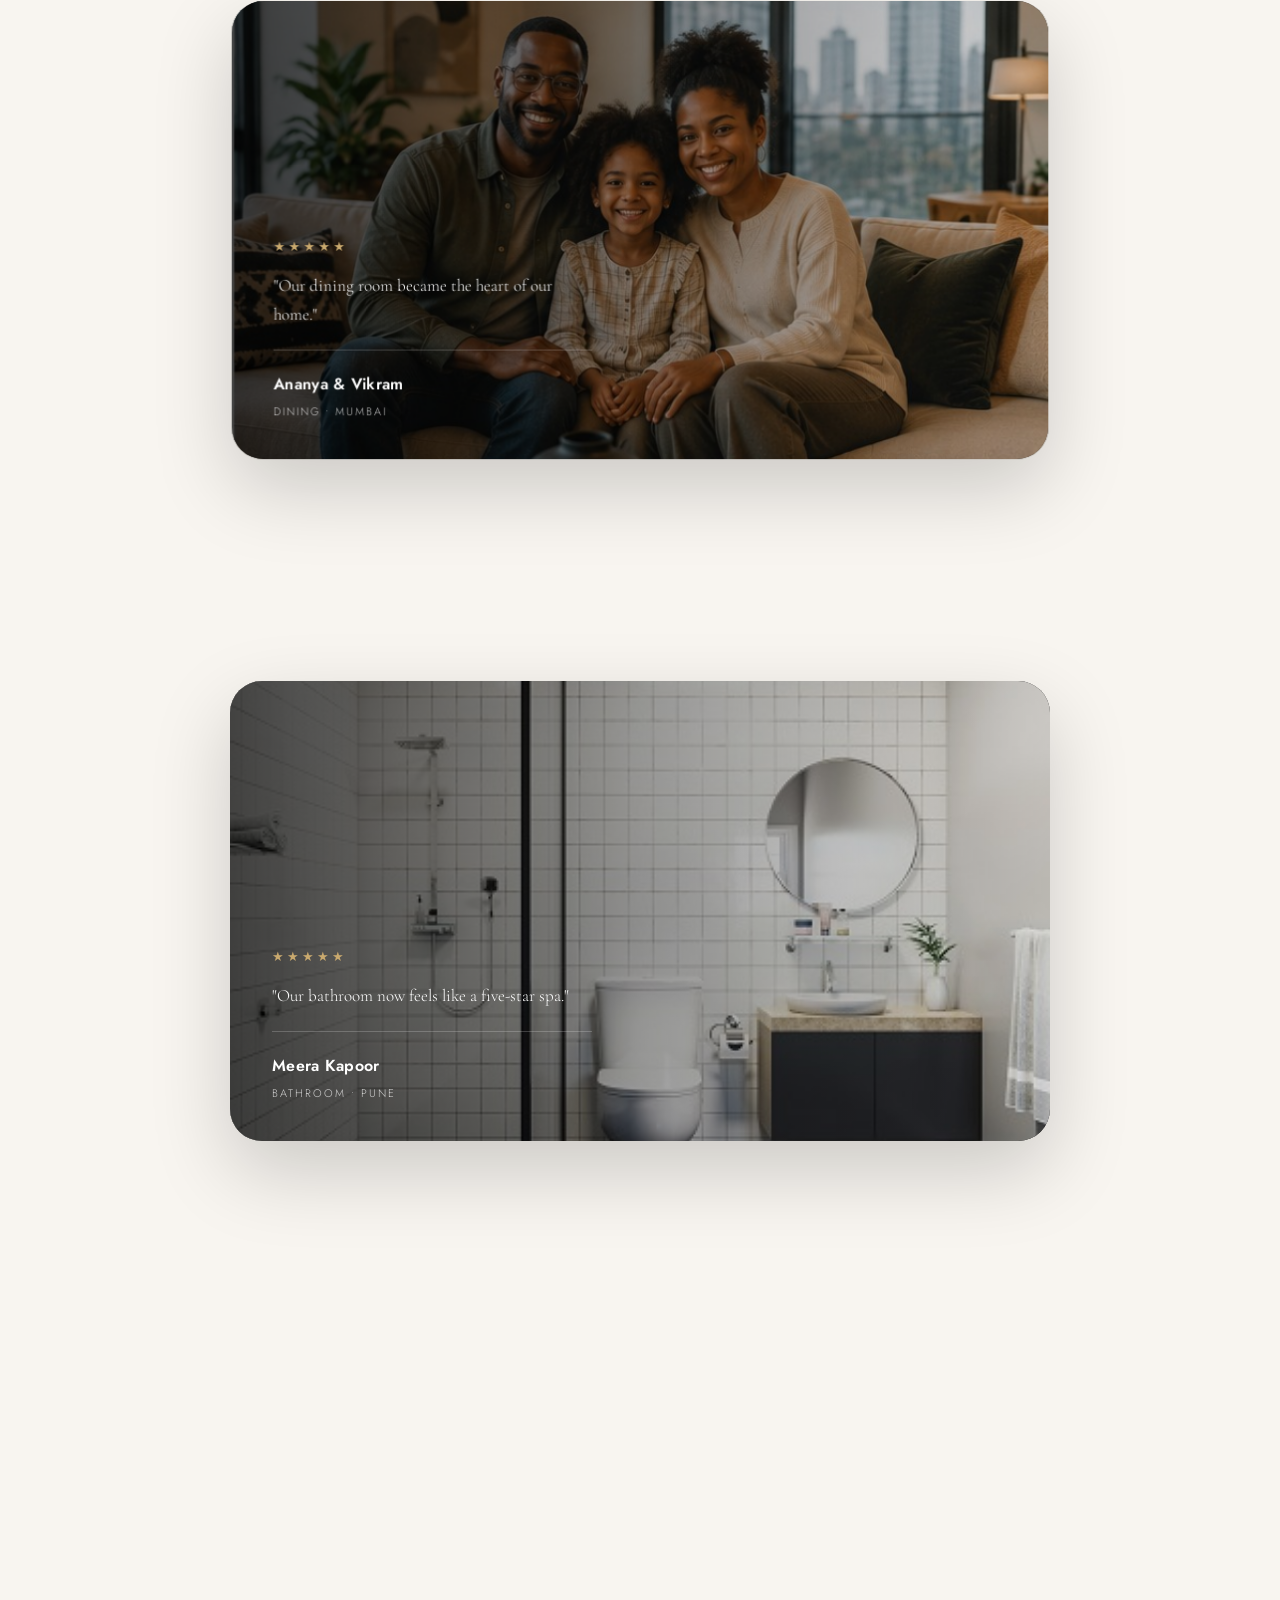
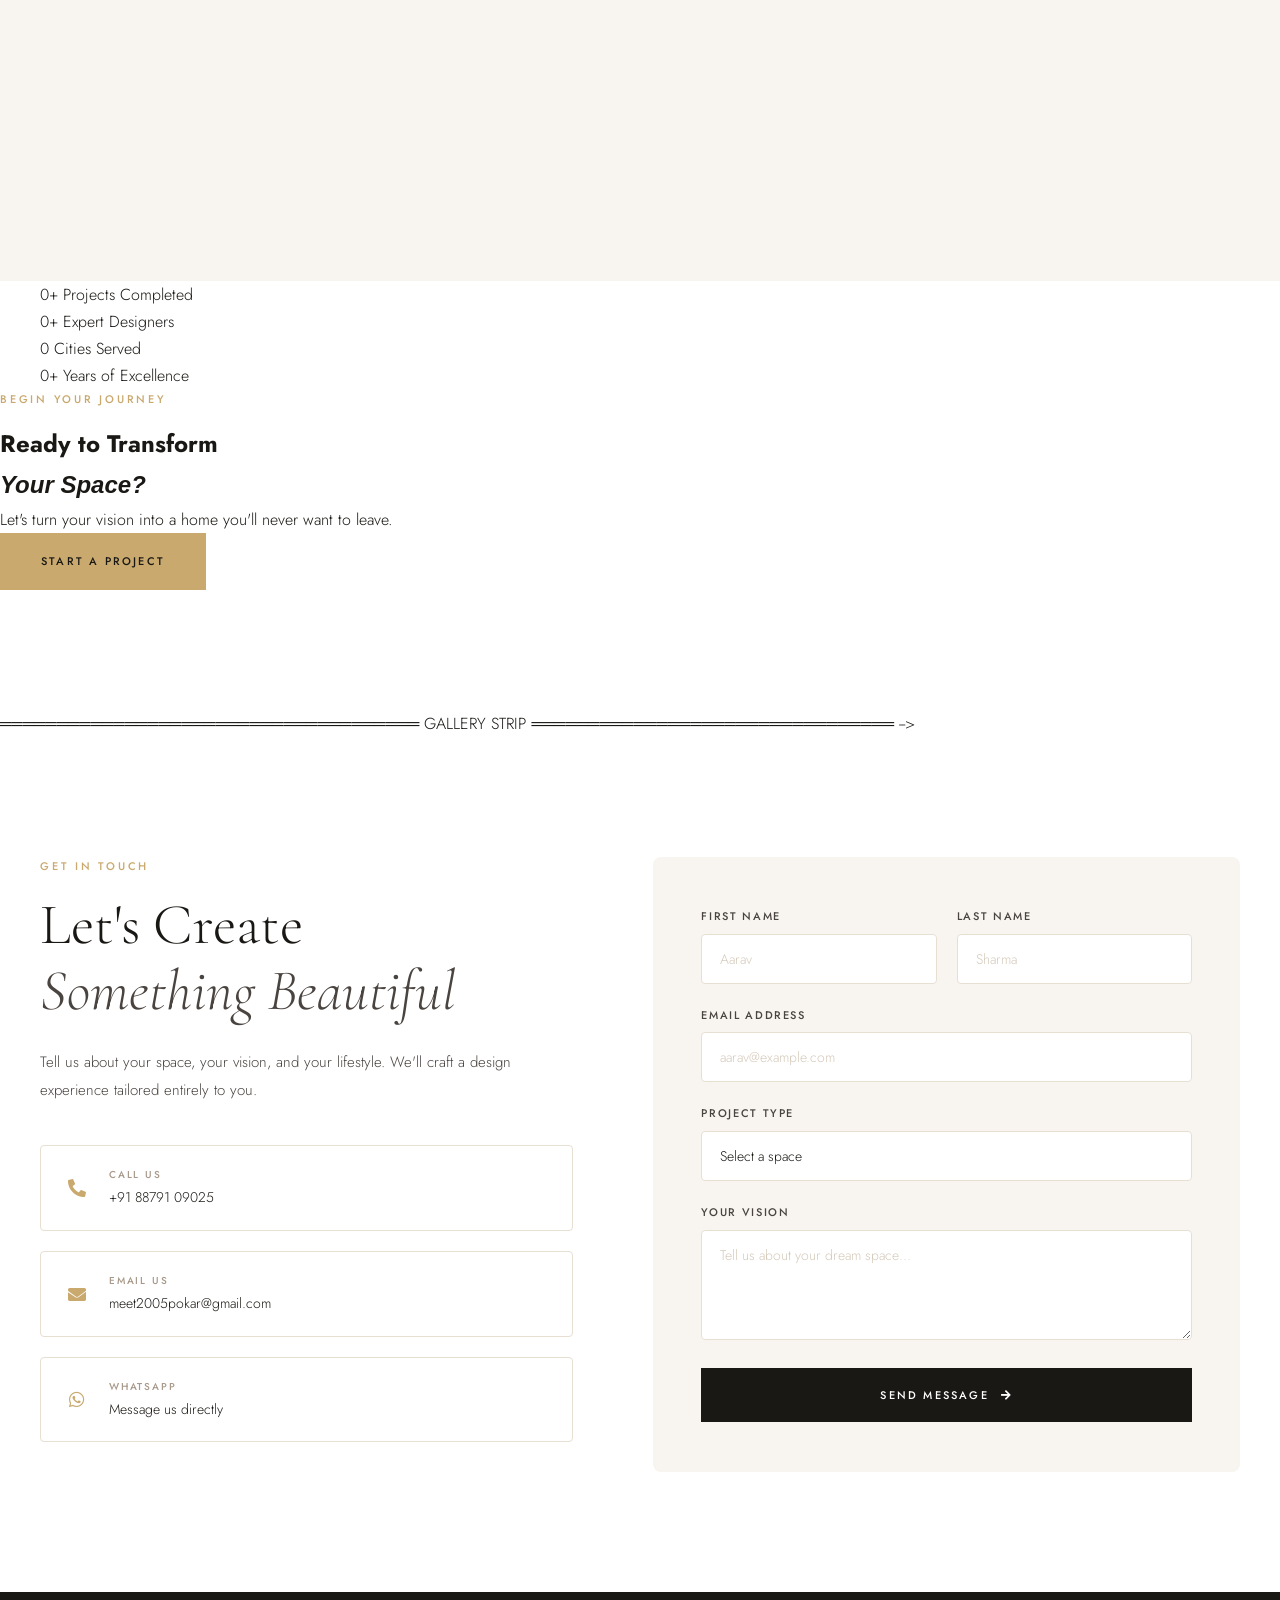
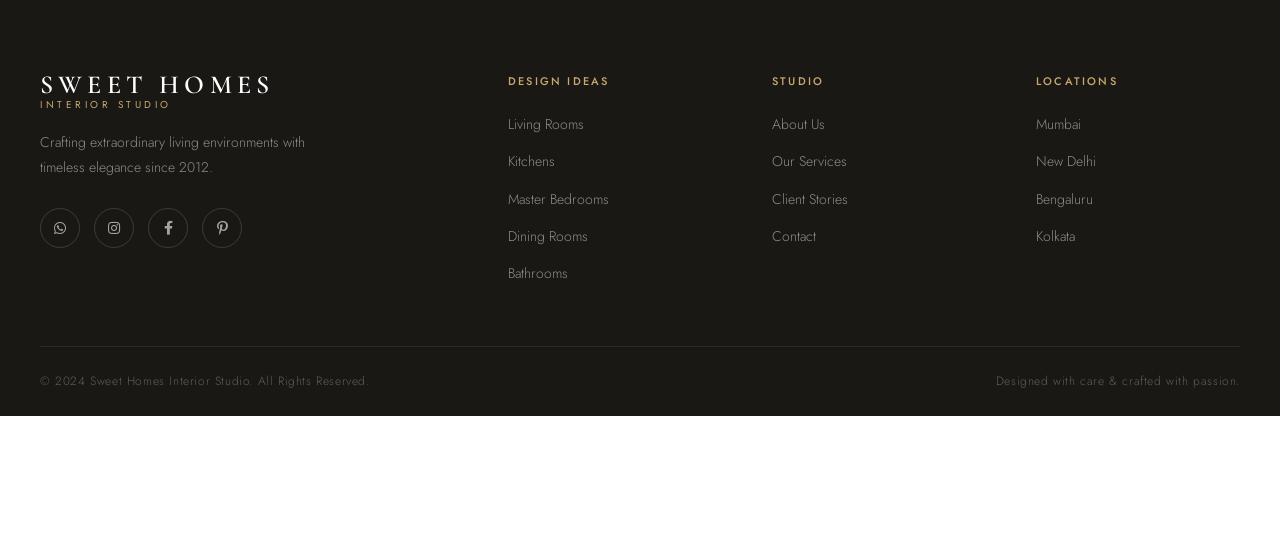
==== commit cbf8740e: "Update Sweet Homes website" ====
--- a/interior designing/Interia-main/index.html
+++ b/interior designing/Interia-main/index.html
@@ -19,6 +19,32 @@
 </head>
 
 <body>
+    <!-- ═══════════════ PRELOADER ═══════════════ -->
+    <div id="preloader">
+        <div class="preloader-strip">
+            <div class="strip-track">
+                <img src="source/living2.jpg" alt="">
+                <img src="source/kitchen2.jpg" alt="">
+                <img src="source/dining-room4.jpg" alt="">
+                <img src="source/master-bedroom3.jpg" alt="">
+                <img src="source/bathroom3.jpg" alt="">
+                <img src="source/living4.jpg" alt="">
+                <img src="source/kitchen5.jpg" alt="">
+                <!-- duplicated for seamless loop -->
+                <img src="source/living2.jpg" alt="">
+                <img src="source/kitchen2.jpg" alt="">
+                <img src="source/dining-room4.jpg" alt="">
+                <img src="source/master-bedroom3.jpg" alt="">
+                <img src="source/bathroom3.jpg" alt="">
+                <img src="source/living4.jpg" alt="">
+                <img src="source/kitchen5.jpg" alt="">
+            </div>
+        </div>
+        <div class="preloader-logo" id="preloaderLogo">
+            <span class="logo-text">SWEET HOMES</span>
+            <span class="logo-sub">INTERIOR STUDIO</span>
+        </div>
+    </div>
 
     <!-- ═══════════════════════════════════════ NAVIGATION ═══════════════════════════════════════ -->
     <nav id="navbar" class="navbar">
@@ -461,152 +487,194 @@
                     </div>
                 </div>
             </div>
-
         </div>
     </section>
 
-    <!-- ═══════════════════════════════════════ GALLERY STRIP ════════════════════════════════ -->
-
+    <!-- ═══════════════════════════════════════ STATS STRIP ═══════════════════════════════ -->
+    <section class="stats-strip">
+        <div class="container">
+            <div class="stats-strip-grid">
+                <div class="stat-item">
+                    <span class="stat-strip-num" data-count="500">0</span><span class="stat-plus">+</span>
+                    <span class="stat-strip-label">Projects Completed</span>
+                </div>
+                <div class="stat-divider"></div>
+                <div class="stat-item">
+                    <span class="stat-strip-num" data-count="1500">0</span><span class="stat-plus">+</span>
+                    <span class="stat-strip-label">Expert Designers</span>
+                </div>
+                <div class="stat-divider"></div>
+                <div class="stat-item">
+                    <span class="stat-strip-num" data-count="21">0</span>
+                    <span class="stat-strip-label">Cities Served</span>
+                </div>
+                <div class="stat-divider"></div>
+                <div class="stat-item">
+                    <span class="stat-strip-num" data-count="12">0</span><span class="stat-plus">+</span>
+                    <span class="stat-strip-label">Years of Excellence</span>
+                </div>
+            </div>
+        </div>
+    </section>
+
+    <!-- ═══════════════════════════════════════ CTA BANNER ════════════════════════════════ -->
+    <section class="cta-banner">
+        <div class="cta-bg"></div>
+        <div class="cta-overlay"></div>
+        <div class="cta-content">
+            <p class="section-label cta-label">Begin Your Journey</p>
+            <h2 class="cta-title">Ready to Transform<br><em>Your Space?</em></h2>
+            <p class="cta-desc">Let's turn your vision into a home you'll never want to leave.</p>
+            <a href="#contact" class="btn-primary cta-btn"><span>Start a Project</span></a>
+        </div>
+    </section>
 
     <!-- ═══════════════════════════════════════ CONTACT ════════════════════════════════════ -->
-    <section id="contact" class="contact section-padding">
-        <div class="container">
-            <div class="contact-grid">
-                <div class="contact-info">
-                    <p class="section-label">Get In Touch</p>
-                    <h2 class="section-title">Let's Create<br><em>Something Beautiful</em></h2>
-                    <p class="body-text">Tell us about your space, your vision, and your lifestyle. We'll craft a design
-                        experience tailored entirely to you.</p>
-                    <div class="contact-details">
-                        <a href="tel:8879109025" class="contact-item">
-                            <i class="fas fa-phone-alt"></i>
-                            <div>
-                                <span class="ci-label">Call Us</span>
-                                <span class="ci-value">+91 88791 09025</span>
-                            </div>
-                        </a>
-                        <a href="mailto:meet2005pokar@gmail.com" class="contact-item">
-                            <i class="fas fa-envelope"></i>
-                            <div>
-                                <span class="ci-label">Email Us</span>
-                                <span class="ci-value">meet2005pokar@gmail.com</span>
-                            </div>
-                        </a>
-                        <a href="https://api.whatsapp.com/send/?phone=+918879109025&text=Hi! I am interested in interior design services."
-                            target="_blank" class="contact-item">
-                            <i class="fab fa-whatsapp"></i>
-                            <div>
-                                <span class="ci-label">WhatsApp</span>
-                                <span class="ci-value">Message us directly</span>
-                            </div>
-                        </a>
-                    </div>
-                </div>
-                <div class="contact-form-wrap">
-                    <form class="contact-form" id="contactForm" method="POST">
-                        <div class="form-row">
-                            <div class="form-group">
-                                <label for="firstName">First Name</label>
-                                <input type="text" id="firstName" name="firstName" placeholder="Aarav" required>
+    <section id="contact" class="contact section-padding">═════════════════════════════════════ GALLERY STRIP
+        ════════════════════════════════ -->
+
+
+        <!-- ═══════════════════════════════════════ CONTACT ════════════════════════════════════ -->
+        <section id="contact" class="contact section-padding">
+            <div class="container">
+                <div class="contact-grid">
+                    <div class="contact-info">
+                        <p class="section-label">Get In Touch</p>
+                        <h2 class="section-title">Let's Create<br><em>Something Beautiful</em></h2>
+                        <p class="body-text">Tell us about your space, your vision, and your lifestyle. We'll craft a
+                            design
+                            experience tailored entirely to you.</p>
+                        <div class="contact-details">
+                            <a href="tel:8879109025" class="contact-item">
+                                <i class="fas fa-phone-alt"></i>
+                                <div>
+                                    <span class="ci-label">Call Us</span>
+                                    <span class="ci-value">+91 88791 09025</span>
+                                </div>
+                            </a>
+                            <a href="mailto:meet2005pokar@gmail.com" class="contact-item">
+                                <i class="fas fa-envelope"></i>
+                                <div>
+                                    <span class="ci-label">Email Us</span>
+                                    <span class="ci-value">meet2005pokar@gmail.com</span>
+                                </div>
+                            </a>
+                            <a href="https://api.whatsapp.com/send/?phone=+918879109025&text=Hi! I am interested in interior design services."
+                                target="_blank" class="contact-item">
+                                <i class="fab fa-whatsapp"></i>
+                                <div>
+                                    <span class="ci-label">WhatsApp</span>
+                                    <span class="ci-value">Message us directly</span>
+                                </div>
+                            </a>
+                        </div>
+                    </div>
+                    <div class="contact-form-wrap">
+                        <form class="contact-form" id="contactForm" method="POST">
+                            <div class="form-row">
+                                <div class="form-group">
+                                    <label for="firstName">First Name</label>
+                                    <input type="text" id="firstName" name="firstName" placeholder="Aarav" required>
+                                </div>
+                                <div class="form-group">
+                                    <label for="lastName">Last Name</label>
+                                    <input type="text" id="lastName" name="lastName" placeholder="Sharma" required>
+                                </div>
                             </div>
                             <div class="form-group">
-                                <label for="lastName">Last Name</label>
-                                <input type="text" id="lastName" name="lastName" placeholder="Sharma" required>
+                                <label for="emailInput">Email Address</label>
+                                <input type="email" id="emailInput" name="email" placeholder="aarav@example.com"
+                                    required>
                             </div>
-                        </div>
-                        <div class="form-group">
-                            <label for="emailInput">Email Address</label>
-                            <input type="email" id="emailInput" name="email" placeholder="aarav@example.com" required>
-                        </div>
-                        <div class="form-group">
-                            <label for="projectType">Project Type</label>
-                            <select id="projectType" name="projectType">
-                                <option value="" disabled selected>Select a space</option>
-                                <option value="full-home">Full Home Interior</option>
-                                <option value="living-room">Living Room</option>
-                                <option value="kitchen">Kitchen</option>
-                                <option value="bedroom">Bedroom</option>
-                                <option value="bathroom">Bathroom</option>
-                                <option value="other">Other</option>
-                            </select>
-                        </div>
-                        <div class="form-group">
-                            <label for="messageInput">Your Vision</label>
-                            <textarea id="messageInput" name="message" rows="4"
-                                placeholder="Tell us about your dream space…"></textarea>
-                        </div>
-                        <button type="submit" class="btn-submit" id="submitBtn">
-                            <span>Send Message</span>
-                            <i class="fas fa-arrow-right"></i>
-                        </button>
-                    </form>
-                </div>
-            </div>
-        </div>
-    </section>
-
-    <!-- ═══════════════════════════════════════ FOOTER ══════════════════════════════════════ -->
-    <footer class="footer">
-        <div class="container">
-            <div class="footer-grid">
-                <div class="footer-brand">
-                    <div class="footer-logo">
-                        <span class="logo-text">SWEET HOMES</span>
-                        <span class="logo-sub">INTERIOR STUDIO</span>
-                    </div>
-                    <p>Crafting extraordinary living environments with timeless elegance since 2012.</p>
-                    <div class="social-links">
-                        <a href="https://api.whatsapp.com/send/?phone=+918879109025&text=Hey There!" target="_blank"
-                            aria-label="WhatsApp"><i class="fab fa-whatsapp"></i></a>
-                        <a href="https://www.instagram.com/meetpatel_2801/" target="_blank" aria-label="Instagram"><i
-                                class="fab fa-instagram"></i></a>
-                        <a href="https://www.facebook.com/profile.php?id=100061907891820" target="_blank"
-                            aria-label="Facebook"><i class="fab fa-facebook-f"></i></a>
-                        <a href="https://www.pinterest.com/" target="_blank" aria-label="Pinterest"><i
-                                class="fab fa-pinterest-p"></i></a>
-                    </div>
-                </div>
-                <div class="footer-col">
-                    <h4>Design Ideas</h4>
-                    <ul>
-                        <li><a href="#projects">Living Rooms</a></li>
-                        <li><a href="#projects">Kitchens</a></li>
-                        <li><a href="#projects">Master Bedrooms</a></li>
-                        <li><a href="#projects">Dining Rooms</a></li>
-                        <li><a href="#projects">Bathrooms</a></li>
-                    </ul>
-                </div>
-                <div class="footer-col">
-                    <h4>Studio</h4>
-                    <ul>
-                        <li><a href="#about">About Us</a></li>
-                        <li><a href="#services">Our Services</a></li>
-                        <li><a href="#testimonials">Client Stories</a></li>
-                        <li><a href="#contact">Contact</a></li>
-                    </ul>
-                </div>
-                <div class="footer-col">
-                    <h4>Locations</h4>
-                    <ul>
-                        <li><a href="https://www.google.com/maps/place/Mumbai" target="_blank">Mumbai</a></li>
-                        <li><a href="https://www.google.com/maps/place/New+Delhi" target="_blank">New Delhi</a></li>
-                        <li><a href="https://www.google.com/maps/place/Bengaluru" target="_blank">Bengaluru</a></li>
-                        <li><a href="https://www.google.com/maps/place/Kolkata" target="_blank">Kolkata</a></li>
-                    </ul>
-                </div>
-            </div>
-            <div class="footer-bottom">
-                <p>© 2024 Sweet Homes Interior Studio. All Rights Reserved.</p>
-                <p>Designed with care &amp; crafted with passion.</p>
-            </div>
-        </div>
-    </footer>
-
-    <!-- Scroll to top -->
-    <button class="scroll-top" id="scrollTop" onclick="window.scrollTo({top:0,behavior:'smooth'})"
-        aria-label="Scroll to top">
-        <i class="fas fa-arrow-up"></i>
-    </button>
-
-    <script src="luxury-code.js"></script>
+                            <div class="form-group">
+                                <label for="projectType">Project Type</label>
+                                <select id="projectType" name="projectType">
+                                    <option value="" disabled selected>Select a space</option>
+                                    <option value="full-home">Full Home Interior</option>
+                                    <option value="living-room">Living Room</option>
+                                    <option value="kitchen">Kitchen</option>
+                                    <option value="bedroom">Bedroom</option>
+                                    <option value="bathroom">Bathroom</option>
+                                    <option value="other">Other</option>
+                                </select>
+                            </div>
+                            <div class="form-group">
+                                <label for="messageInput">Your Vision</label>
+                                <textarea id="messageInput" name="message" rows="4"
+                                    placeholder="Tell us about your dream space…"></textarea>
+                            </div>
+                            <button type="submit" class="btn-submit" id="submitBtn">
+                                <span>Send Message</span>
+                                <i class="fas fa-arrow-right"></i>
+                            </button>
+                        </form>
+                    </div>
+                </div>
+            </div>
+        </section>
+
+        <!-- ═══════════════════════════════════════ FOOTER ══════════════════════════════════════ -->
+        <footer class="footer">
+            <div class="container">
+                <div class="footer-grid">
+                    <div class="footer-brand">
+                        <div class="footer-logo">
+                            <span class="logo-text">SWEET HOMES</span>
+                            <span class="logo-sub">INTERIOR STUDIO</span>
+                        </div>
+                        <p>Crafting extraordinary living environments with timeless elegance since 2012.</p>
+                        <div class="social-links">
+                            <a href="https://api.whatsapp.com/send/?phone=+918879109025&text=Hey There!" target="_blank"
+                                aria-label="WhatsApp"><i class="fab fa-whatsapp"></i></a>
+                            <a href="https://www.instagram.com/meetpatel_2801/" target="_blank"
+                                aria-label="Instagram"><i class="fab fa-instagram"></i></a>
+                            <a href="https://www.facebook.com/profile.php?id=100061907891820" target="_blank"
+                                aria-label="Facebook"><i class="fab fa-facebook-f"></i></a>
+                            <a href="https://www.pinterest.com/" target="_blank" aria-label="Pinterest"><i
+                                    class="fab fa-pinterest-p"></i></a>
+                        </div>
+                    </div>
+                    <div class="footer-col">
+                        <h4>Design Ideas</h4>
+                        <ul>
+                            <li><a href="#projects">Living Rooms</a></li>
+                            <li><a href="#projects">Kitchens</a></li>
+                            <li><a href="#projects">Master Bedrooms</a></li>
+                            <li><a href="#projects">Dining Rooms</a></li>
+                            <li><a href="#projects">Bathrooms</a></li>
+                        </ul>
+                    </div>
+                    <div class="footer-col">
+                        <h4>Studio</h4>
+                        <ul>
+                            <li><a href="#about">About Us</a></li>
+                            <li><a href="#services">Our Services</a></li>
+                            <li><a href="#testimonials">Client Stories</a></li>
+                            <li><a href="#contact">Contact</a></li>
+                        </ul>
+                    </div>
+                    <div class="footer-col">
+                        <h4>Locations</h4>
+                        <ul>
+                            <li><a href="https://www.google.com/maps/place/Mumbai" target="_blank">Mumbai</a></li>
+                            <li><a href="https://www.google.com/maps/place/New+Delhi" target="_blank">New Delhi</a></li>
+                            <li><a href="https://www.google.com/maps/place/Bengaluru" target="_blank">Bengaluru</a></li>
+                            <li><a href="https://www.google.com/maps/place/Kolkata" target="_blank">Kolkata</a></li>
+                        </ul>
+                    </div>
+                </div>
+                <div class="footer-bottom">
+                    <p>© 2024 Sweet Homes Interior Studio. All Rights Reserved.</p>
+                    <p>Designed with care &amp; crafted with passion.</p>
+                </div>
+            </div>
+        </footer>
+
+        <!-- Scroll to top -->
+        <button class="scroll-top" id="scrollTop" onclick="window.scrollTo({top:0,behavior:'smooth'})"
+            aria-label="Scroll to top">
+            <i class="fas fa-arrow-up"></i>
+        </button>
+
+        <script src="luxury-code.js"></script>
 </body>
--- a/interior designing/Interia-main/luxury-style.css
+++ b/interior designing/Interia-main/luxury-style.css
@@ -1650,4 +1650,102 @@
 
     max-width: 320px;
 
+}
+
+/* ══════════════════════════════════════════════════════════
+   PRELOADER
+══════════════════════════════════════════════════════════ */
+body.preloading {
+    overflow: hidden;
+}
+
+#preloader {
+    position: fixed;
+    inset: 0;
+    z-index: 99999;
+    background: var(--dark);
+    overflow: hidden;
+    transition: opacity .6s ease, visibility .6s ease;
+}
+
+#preloader.hide {
+    opacity: 0;
+    visibility: hidden;
+    pointer-events: none;
+}
+
+.preloader-strip {
+    position: absolute;
+    inset: 0;
+    display: flex;
+    align-items: center;
+    transition: opacity .6s ease;
+}
+
+.preloader-strip.fade-out {
+    opacity: 0;
+}
+
+.strip-track {
+    display: flex;
+    gap: 20px;
+    flex-shrink: 0;
+    filter: brightness(.5);
+    animation: preStripScroll 7s linear infinite;
+}
+
+.strip-track img {
+    width: 300px;
+    height: 210px;
+    object-fit: cover;
+    border-radius: 6px;
+    flex-shrink: 0;
+}
+
+@keyframes preStripScroll {
+    from {
+        transform: translateX(0);
+    }
+
+    to {
+        transform: translateX(-50%);
+    }
+}
+
+.preloader-logo {
+    position: fixed;
+    top: 50%;
+    left: 50%;
+    transform: translate(-50%, -50%) scale(1);
+    display: flex;
+    flex-direction: column;
+    align-items: center;
+    line-height: 1;
+    opacity: 0;
+    z-index: 2;
+    transition: opacity .6s ease, transform 1s cubic-bezier(.65, 0, .35, 1);
+}
+
+.preloader-logo.show {
+    opacity: 1;
+}
+
+.preloader-logo .logo-text {
+    font-family: var(--font-serif);
+    font-size: 34px;
+    font-weight: 600;
+    letter-spacing: .15em;
+    color: var(--white);
+}
+
+.preloader-logo .logo-sub {
+    font-family: var(--font-sans);
+    font-size: 10px;
+    letter-spacing: .35em;
+    color: var(--gold-light);
+    margin-top: 5px;
+}
+
+.preloader-logo.move-to-nav {
+    transform: translate(var(--tx), var(--ty)) scale(var(--ts));
 }
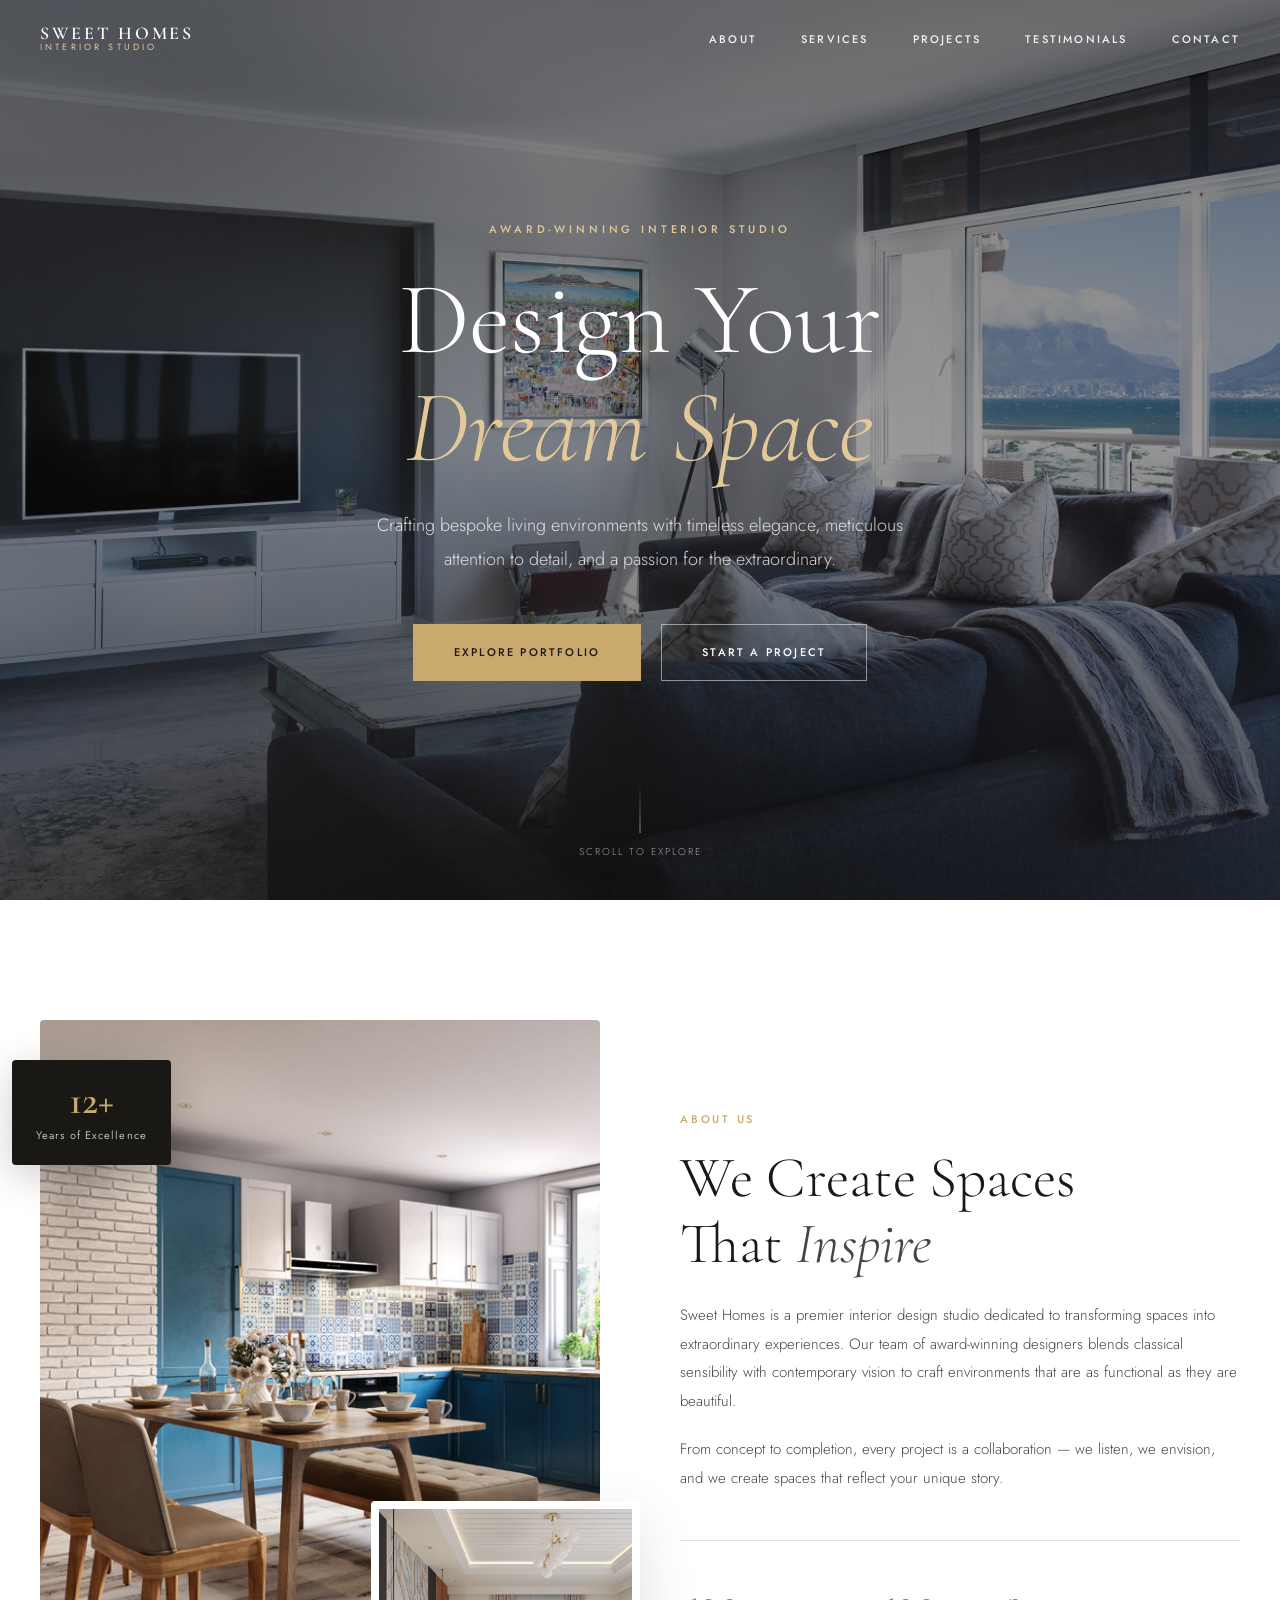
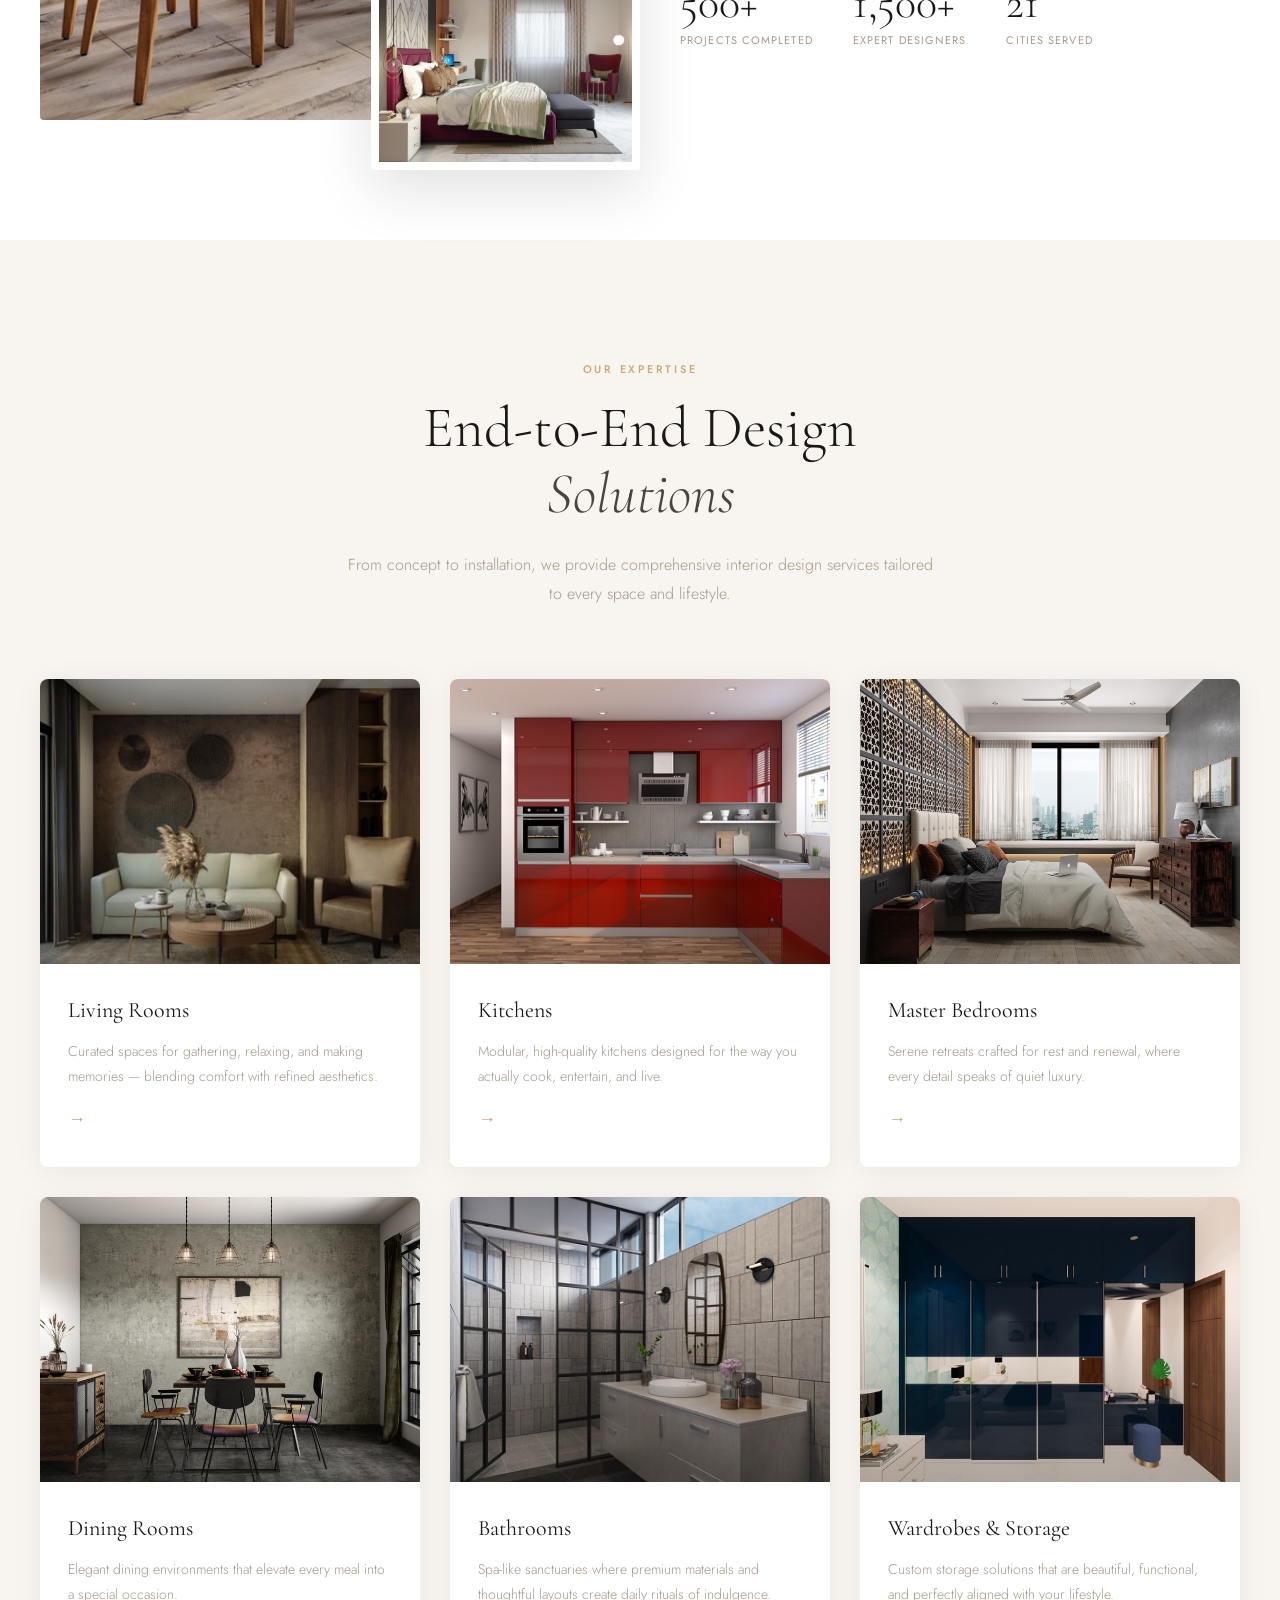
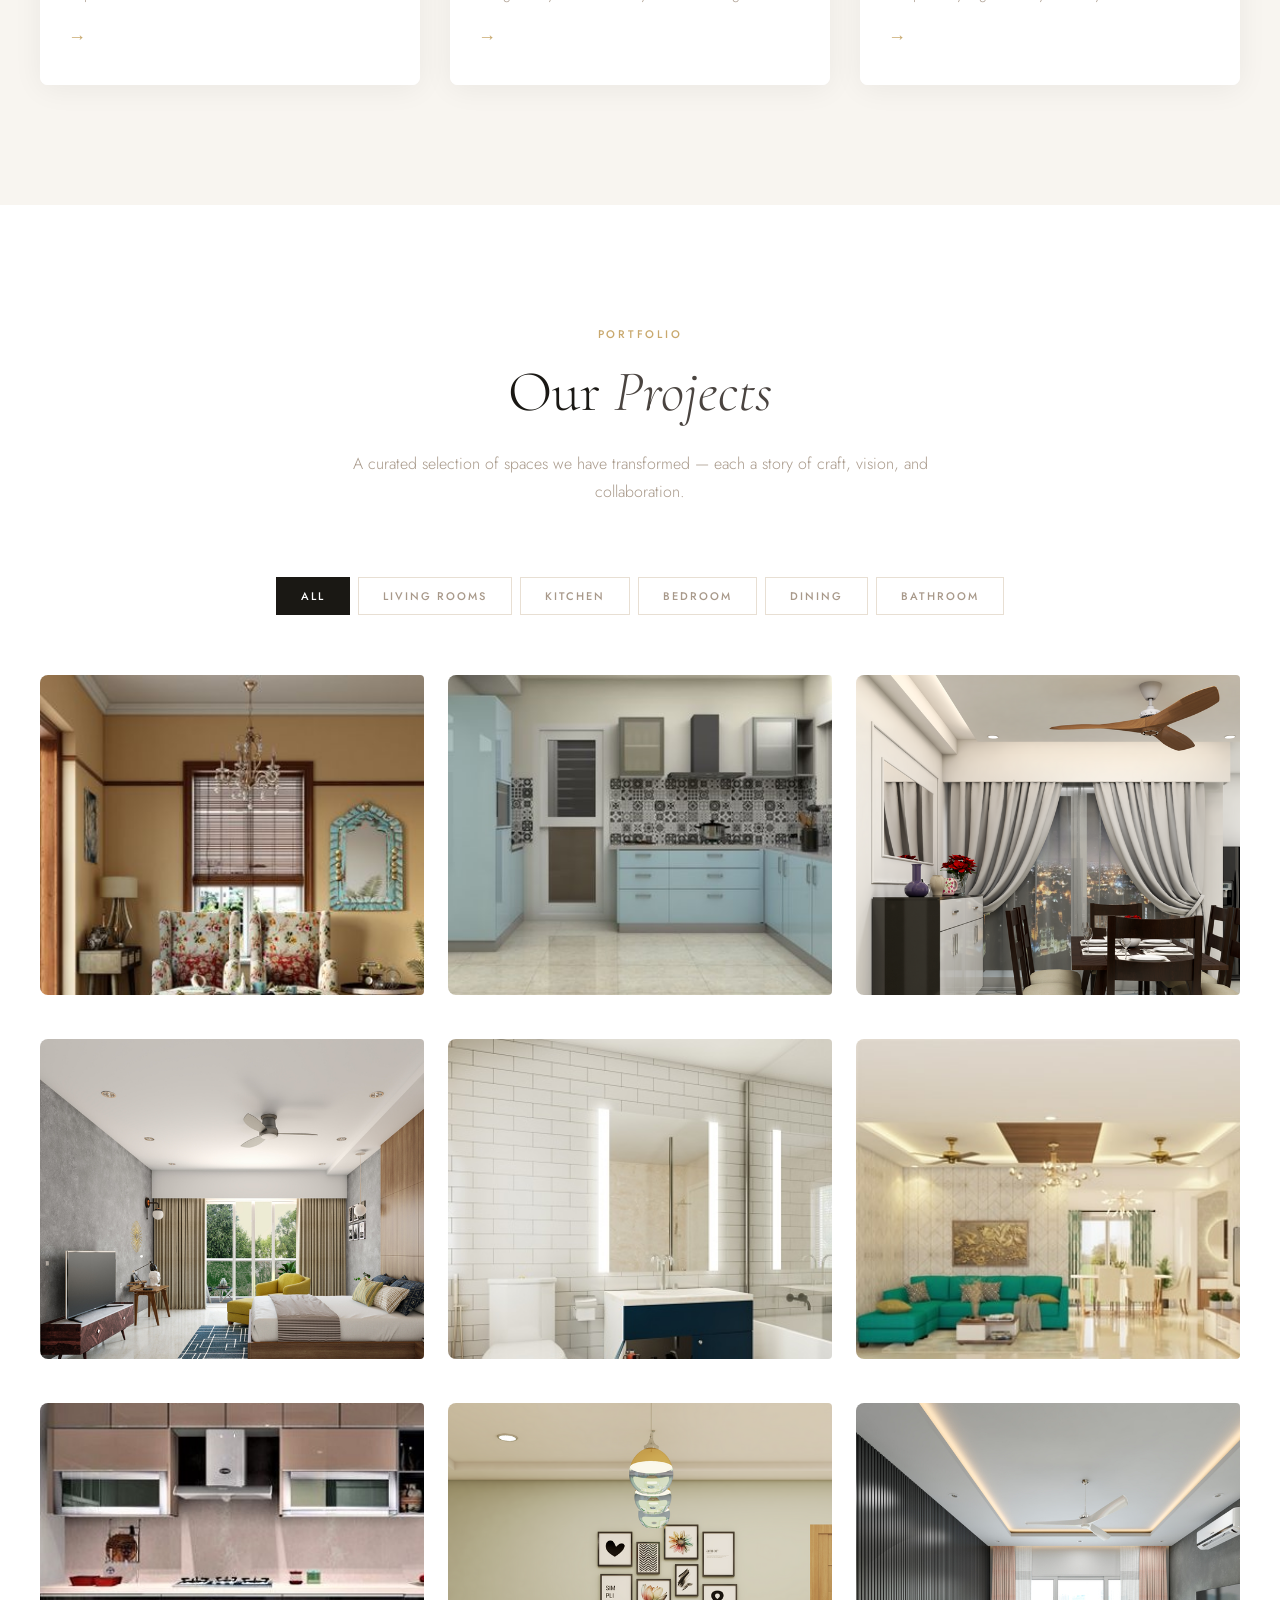
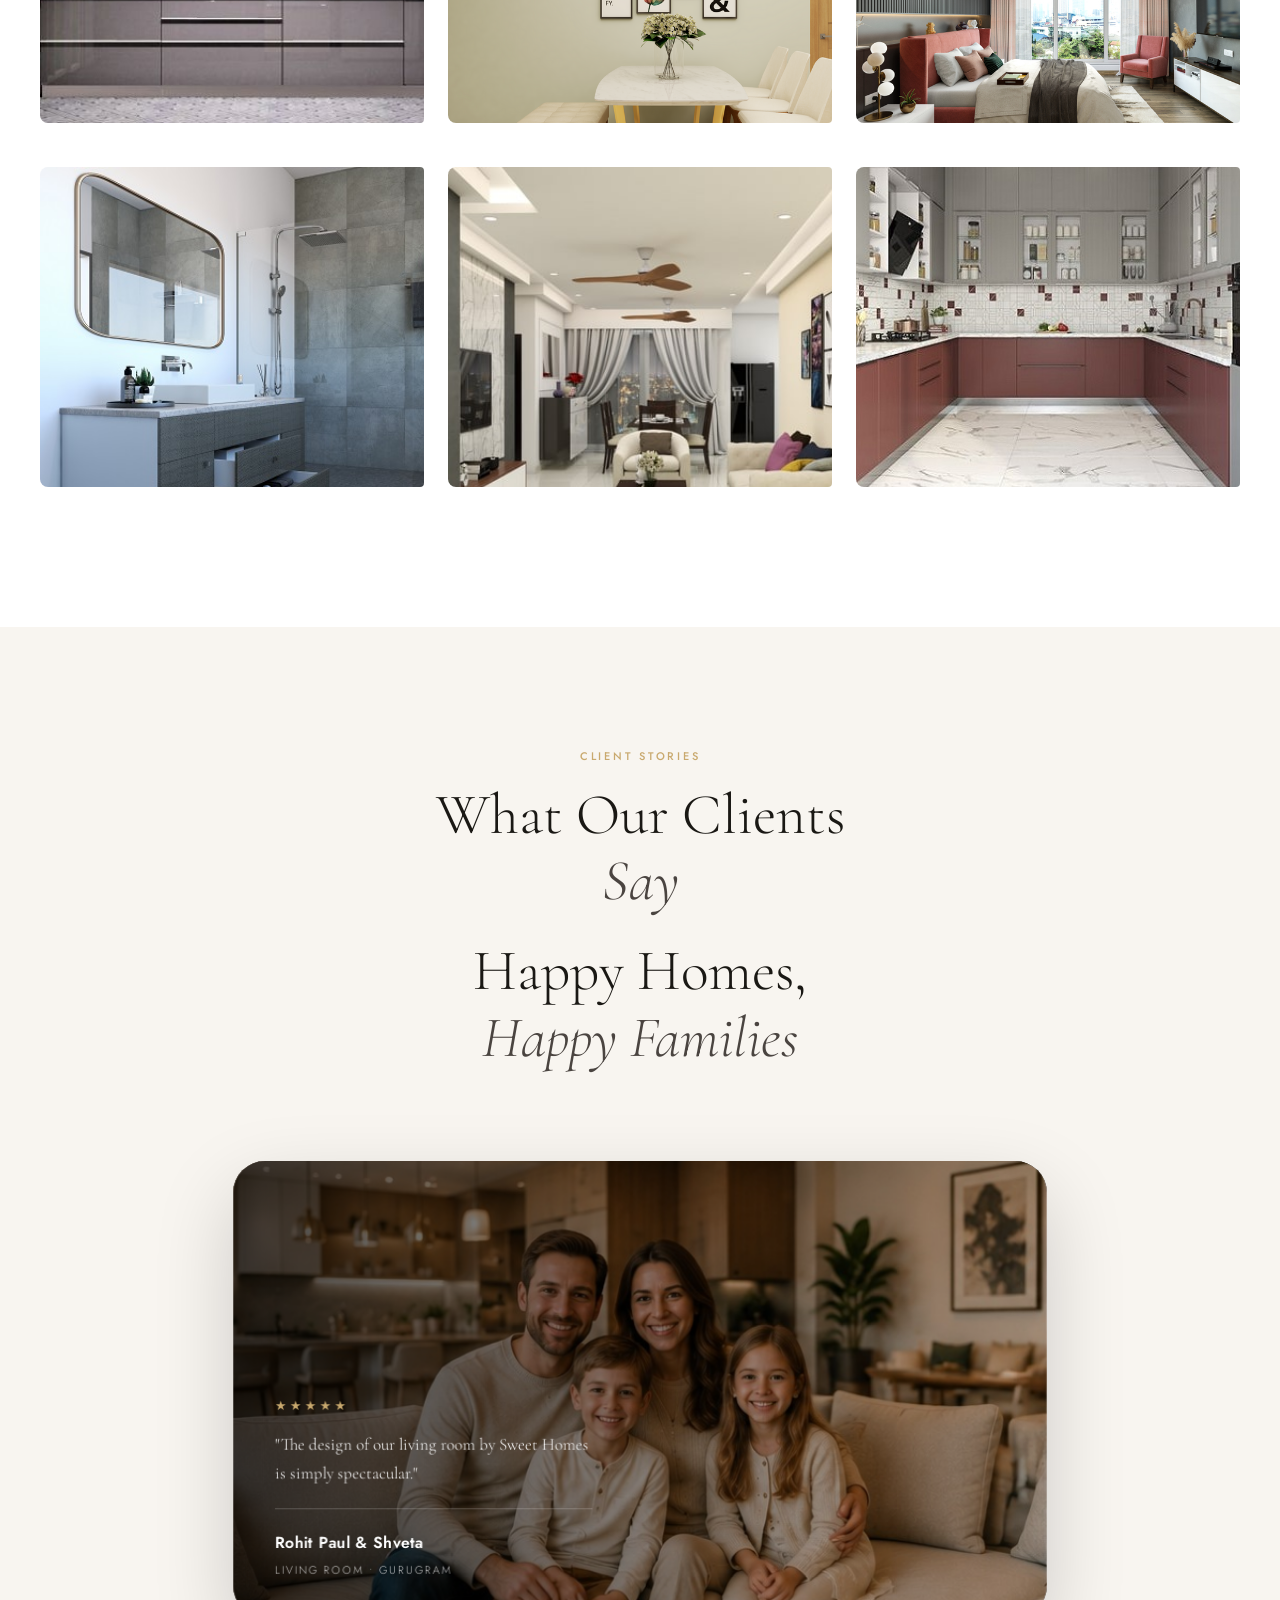
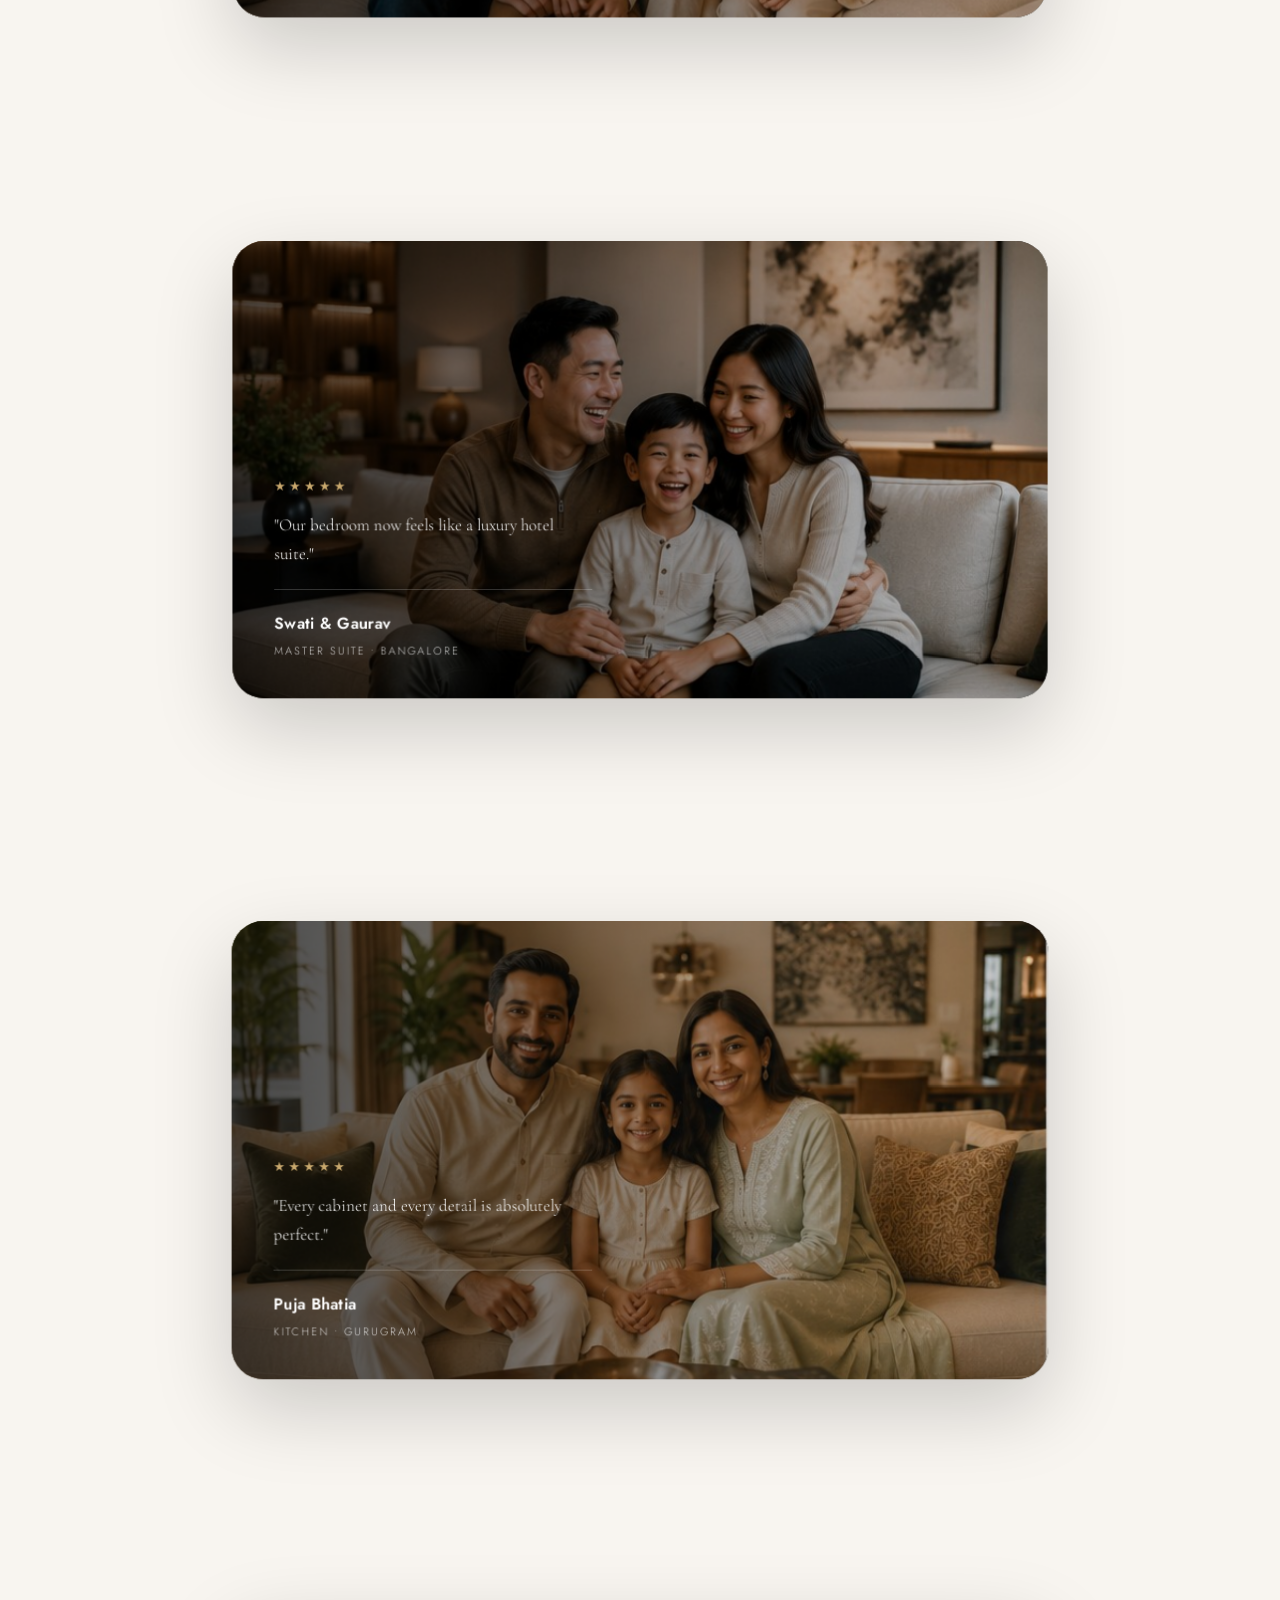
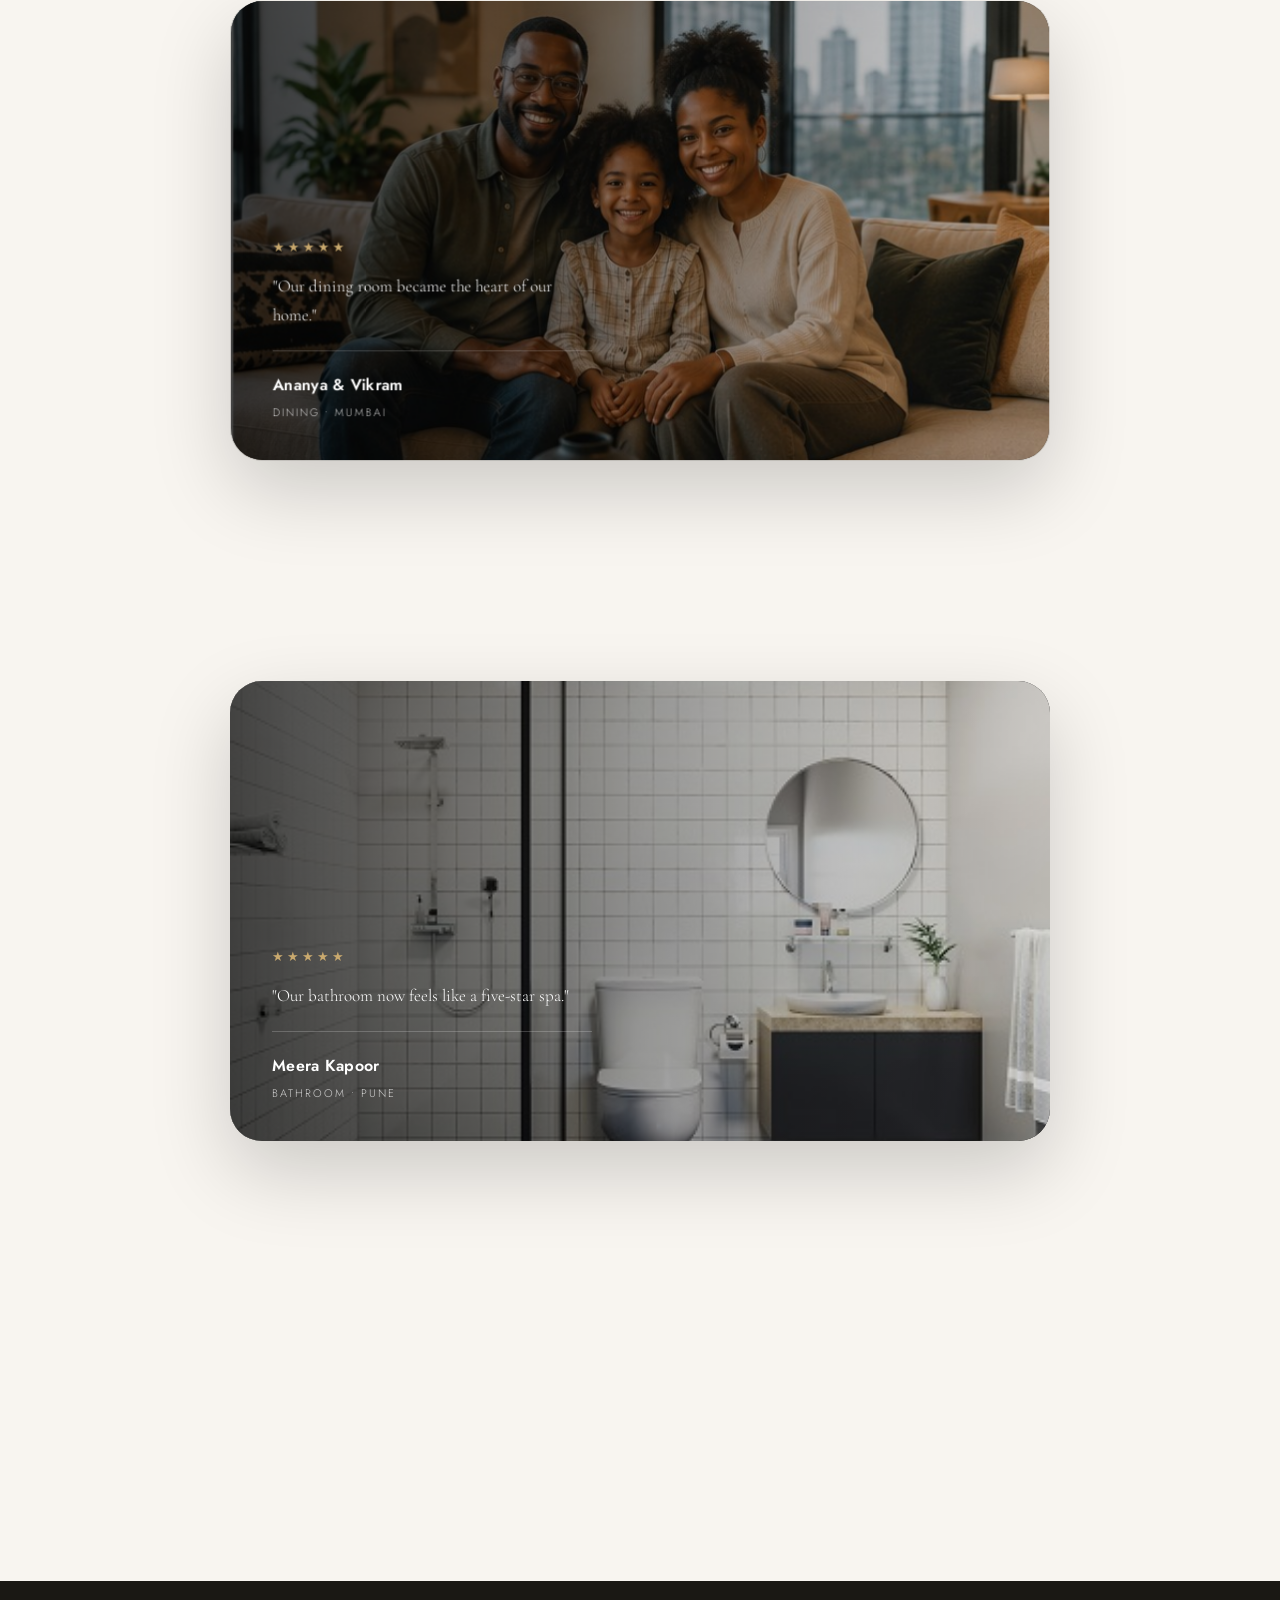
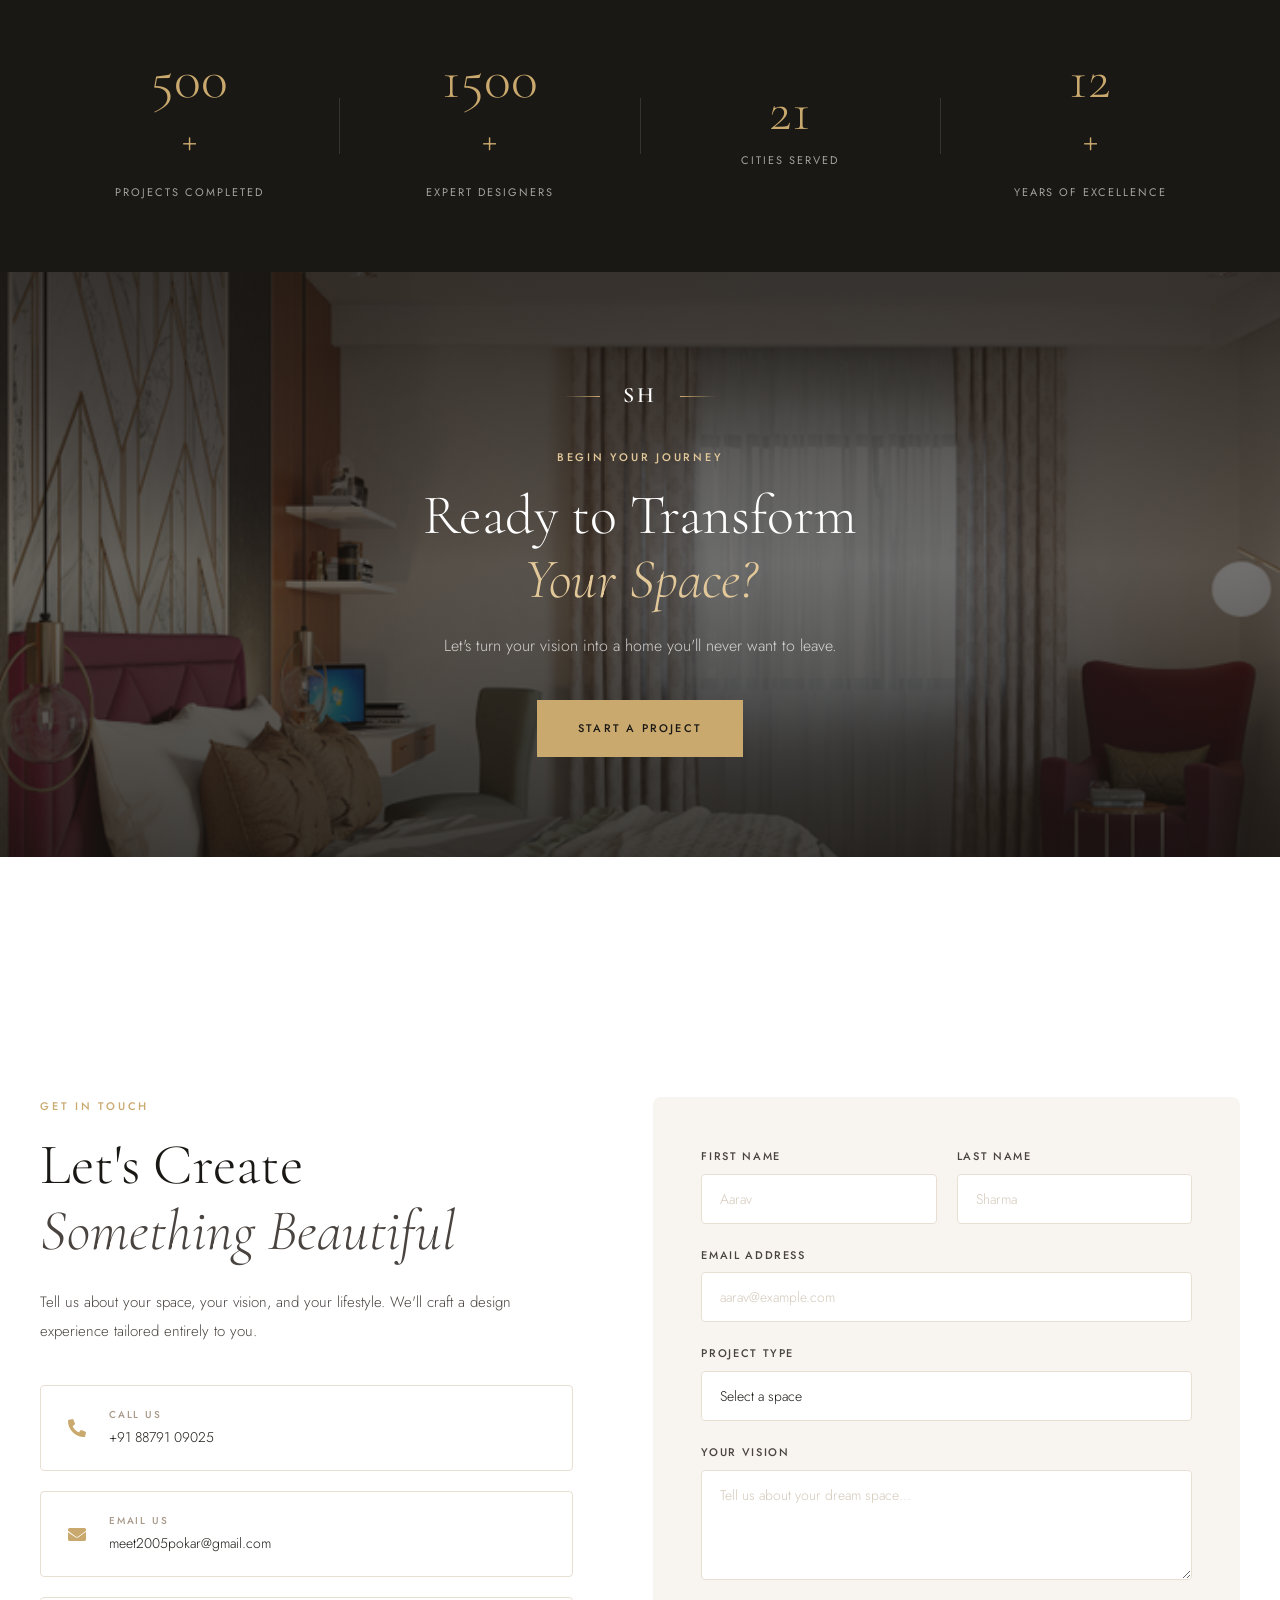
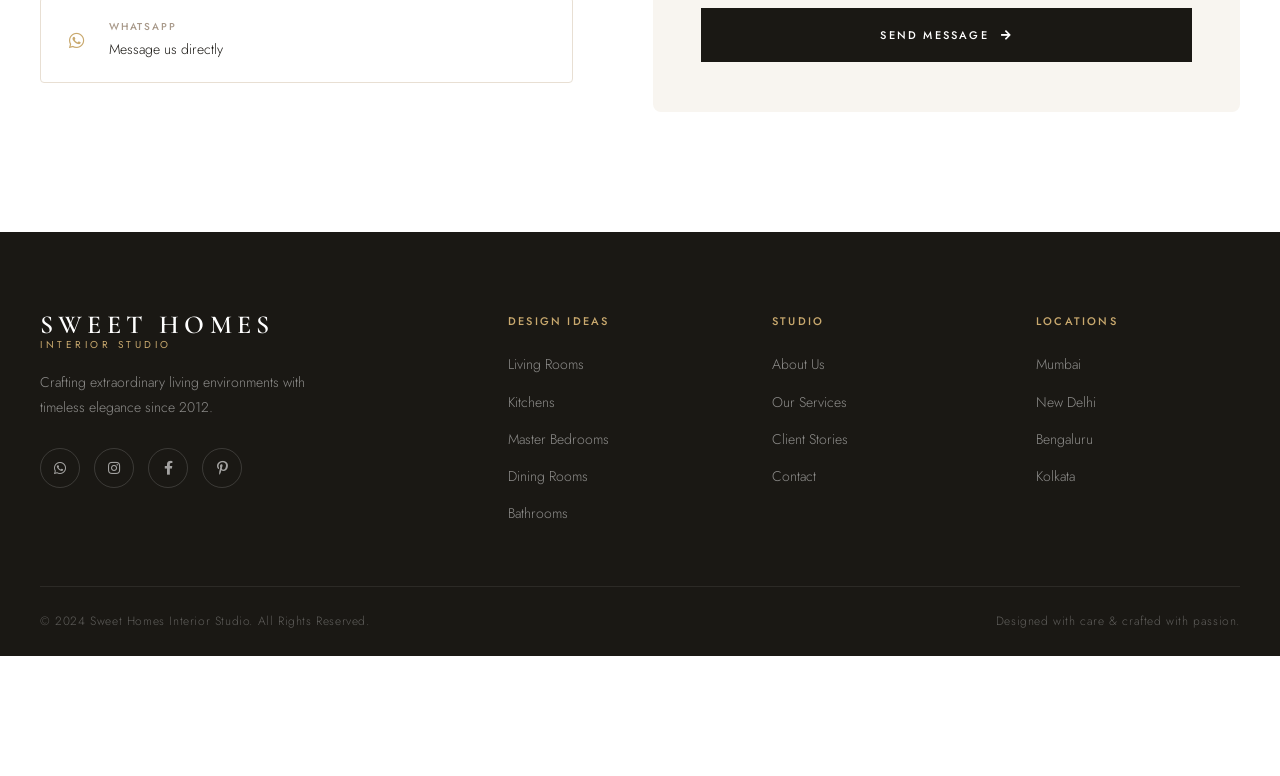
==== commit 1dd13532: "Update Sweet Homes website" ====
--- a/interior designing/Interia-main/index.html
+++ b/interior designing/Interia-main/index.html
@@ -522,6 +522,11 @@
         <div class="cta-bg"></div>
         <div class="cta-overlay"></div>
         <div class="cta-content">
+            <div class="cta-logo">
+                <span class="cta-logo-line"></span>
+                <span class="cta-logo-text">SH</span>
+                <span class="cta-logo-line"></span>
+            </div>
             <p class="section-label cta-label">Begin Your Journey</p>
             <h2 class="cta-title">Ready to Transform<br><em>Your Space?</em></h2>
             <p class="cta-desc">Let's turn your vision into a home you'll never want to leave.</p>
@@ -530,8 +535,7 @@
     </section>
 
     <!-- ═══════════════════════════════════════ CONTACT ════════════════════════════════════ -->
-    <section id="contact" class="contact section-padding">═════════════════════════════════════ GALLERY STRIP
-        ════════════════════════════════ -->
+    <section id="contact" class="contact section-padding">
 
 
         <!-- ═══════════════════════════════════════ CONTACT ════════════════════════════════════ -->
--- a/interior designing/Interia-main/luxury-style.css
+++ b/interior designing/Interia-main/luxury-style.css
@@ -1566,7 +1566,7 @@
     width: 72%;
     max-width: 820px;
     margin: 0 auto;
-    padding: 40px 0 400px;
+    padding: 40px 0 100px;
 }
 
 .stack-card {
@@ -1748,4 +1748,220 @@
 
 .preloader-logo.move-to-nav {
     transform: translate(var(--tx), var(--ty)) scale(var(--ts));
+}
+
+/* ══════════════════════════════════════════════════════════
+   STATS STRIP
+══════════════════════════════════════════════════════════ */
+.stats-strip {
+    background: var(--dark);
+    padding: 70px 0;
+}
+
+.stats-strip-grid {
+    display: flex;
+    align-items: center;
+    justify-content: space-between;
+}
+
+.stat-item {
+    flex: 1;
+    text-align: center;
+    display: flex;
+    flex-direction: column;
+    align-items: center;
+}
+
+.stat-strip-num {
+    font-family: var(--font-serif);
+    font-size: clamp(40px, 5vw, 56px);
+    font-weight: 300;
+    color: var(--gold);
+    line-height: 1;
+    display: inline-block;
+}
+
+.stat-plus {
+    font-family: var(--font-serif);
+    font-size: clamp(28px, 4vw, 38px);
+    color: var(--gold);
+    display: inline-block;
+}
+
+.stat-strip-label {
+    display: block;
+    margin-top: 12px;
+    font-family: var(--font-sans);
+    font-size: 11px;
+    font-weight: 400;
+    letter-spacing: 0.18em;
+    text-transform: uppercase;
+    color: rgba(255, 255, 255, 0.6);
+}
+
+.stat-divider {
+    width: 1px;
+    height: 56px;
+    background: rgba(255, 255, 255, 0.12);
+}
+
+/* ══════════════════════════════════════════════════════════
+   CTA BANNER
+══════════════════════════════════════════════════════════ */
+.cta-banner {
+    position: relative;
+    min-height: 560px;
+    padding: 100px 24px;
+    text-align: center;
+    overflow: hidden;
+    display: flex;
+    align-items: center;
+    justify-content: center;
+}
+
+.cta-bg {
+    position: absolute;
+    inset: 0;
+    background-image: url('source/master-bedroom1.jpg');
+    background-size: cover;
+    background-position: center;
+    transform: scale(1.05);
+    transition: transform 6s ease;
+}
+
+.cta-banner:hover .cta-bg {
+    transform: scale(1.12);
+}
+
+.cta-overlay {
+    position: absolute;
+    inset: 0;
+    background: linear-gradient(to bottom,
+            rgba(20, 17, 14, 0.78) 0%,
+            rgba(20, 17, 14, 0.6) 50%,
+            rgba(20, 17, 14, 0.82) 100%);
+}
+
+.cta-content {
+    position: relative;
+    z-index: 2;
+    max-width: 700px;
+    margin: 0 auto;
+    color: var(--white);
+    display: flex;
+    flex-direction: column;
+    align-items: center;
+}
+
+.cta-logo {
+    display: flex;
+    align-items: center;
+    gap: 16px;
+    margin-bottom: 28px;
+}
+
+.cta-logo-line {
+    width: 36px;
+    height: 1px;
+    background: linear-gradient(to right, transparent, var(--gold));
+}
+
+.cta-logo:has(.cta-logo-line:last-child) .cta-logo-line:last-child {
+    background: linear-gradient(to left, transparent, var(--gold));
+}
+
+.cta-logo-text {
+    font-family: var(--font-serif);
+    font-size: 22px;
+    font-weight: 600;
+    letter-spacing: 0.15em;
+    color: var(--gold) border: 1px solid var(--gold);
+    width: 48px;
+    height: 48px;
+    border-radius: 50%;
+    display: flex;
+    align-items: center;
+    justify-content: center;
+}
+
+.cta-label {
+    color: var(--gold-light);
+}
+
+.cta-title {
+    font-family: var(--font-serif);
+    font-size: clamp(36px, 5vw, 56px);
+    font-weight: 300;
+    line-height: 1.15;
+    margin-bottom: 20px;
+    color: var(--white);
+}
+
+.cta-title em {
+    font-style: italic;
+    color: var(--gold-light);
+}
+
+.cta-desc {
+    font-size: 16px;
+    color: rgba(255, 255, 255, 0.75);
+    margin-bottom: 40px;
+    line-height: 1.8;
+}
+
+.cta-btn {
+    font-size: 11px;
+}
+
+/* Stats reveal animation */
+.stats-strip-grid .stat-item {
+    opacity: 0;
+    transform: translateY(20px);
+    transition: opacity .7s ease, transform .7s ease;
+}
+
+.stats-strip-grid.visible .stat-item {
+    opacity: 1;
+    transform: translateY(0);
+}
+
+.stats-strip-grid .stat-item:nth-child(1) {
+    transition-delay: 0s;
+}
+
+.stats-strip-grid .stat-item:nth-child(3) {
+    transition-delay: .1s;
+}
+
+.stats-strip-grid .stat-item:nth-child(5) {
+    transition-delay: .2s;
+}
+
+.stats-strip-grid .stat-item:nth-child(7) {
+    transition-delay: .3s;
+}
+
+@media (max-width: 900px) {
+    .stats-strip-grid {
+        flex-wrap: wrap;
+        gap: 40px;
+    }
+
+    .stat-divider {
+        display: none;
+    }
+
+    .stat-item {
+        flex: 1 1 40%;
+    }
+
+    .cta-banner {
+        padding: 100px 20px;
+    }
+}
+
+@media (max-width: 640px) {
+    .stat-item {
+        flex: 1 1 100%;
+    }
 }
